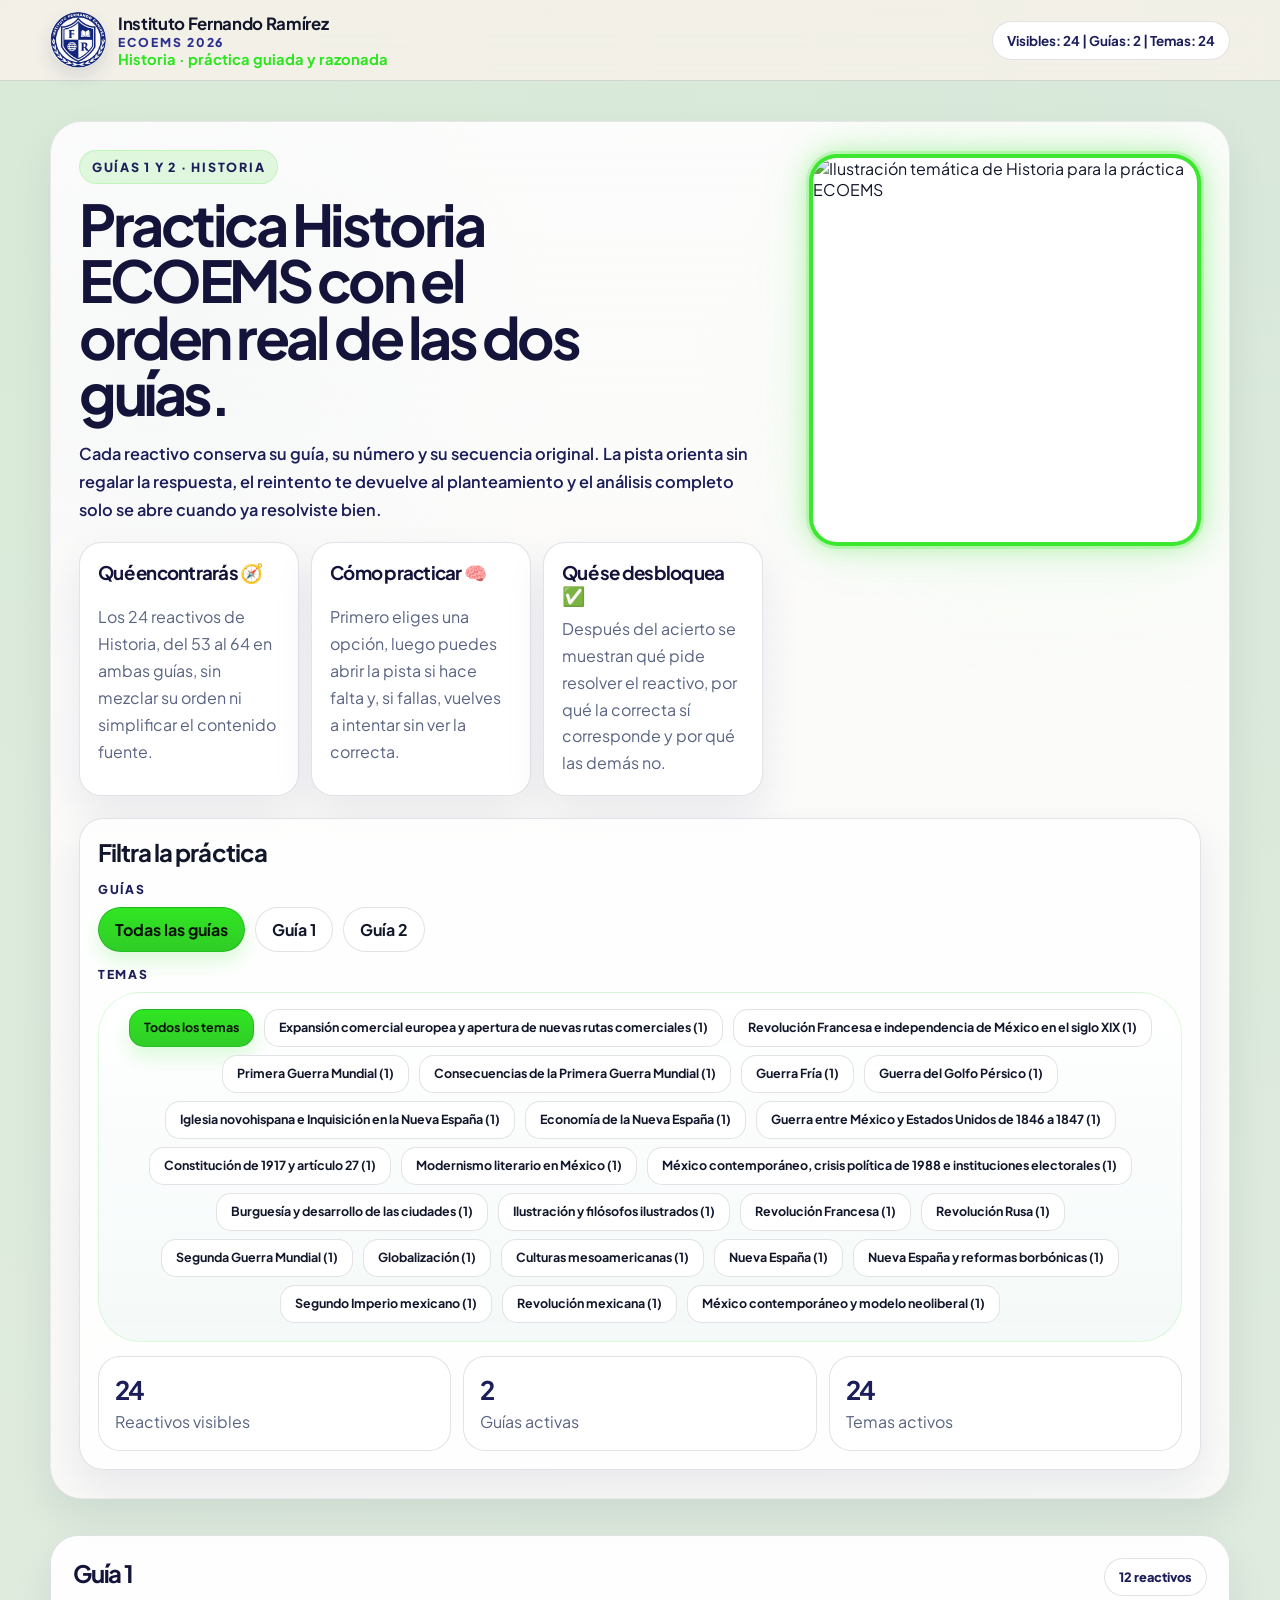
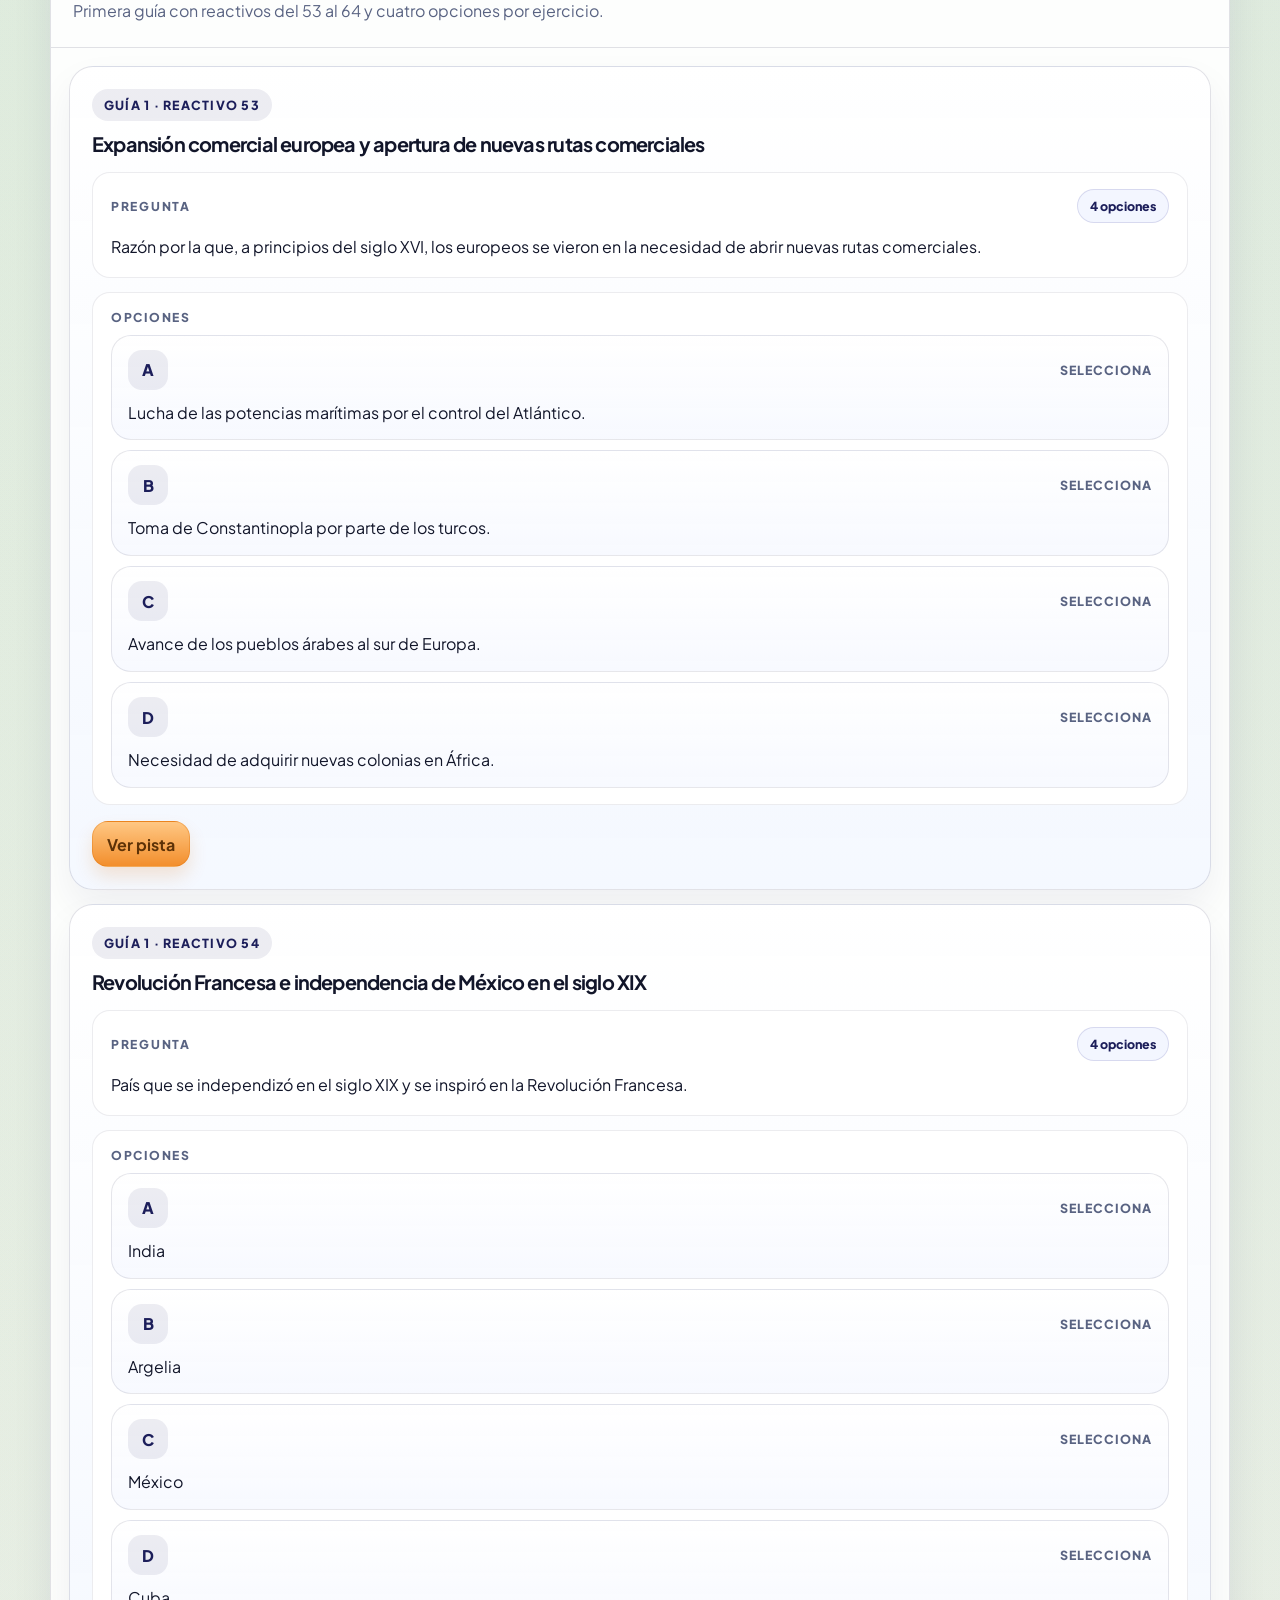
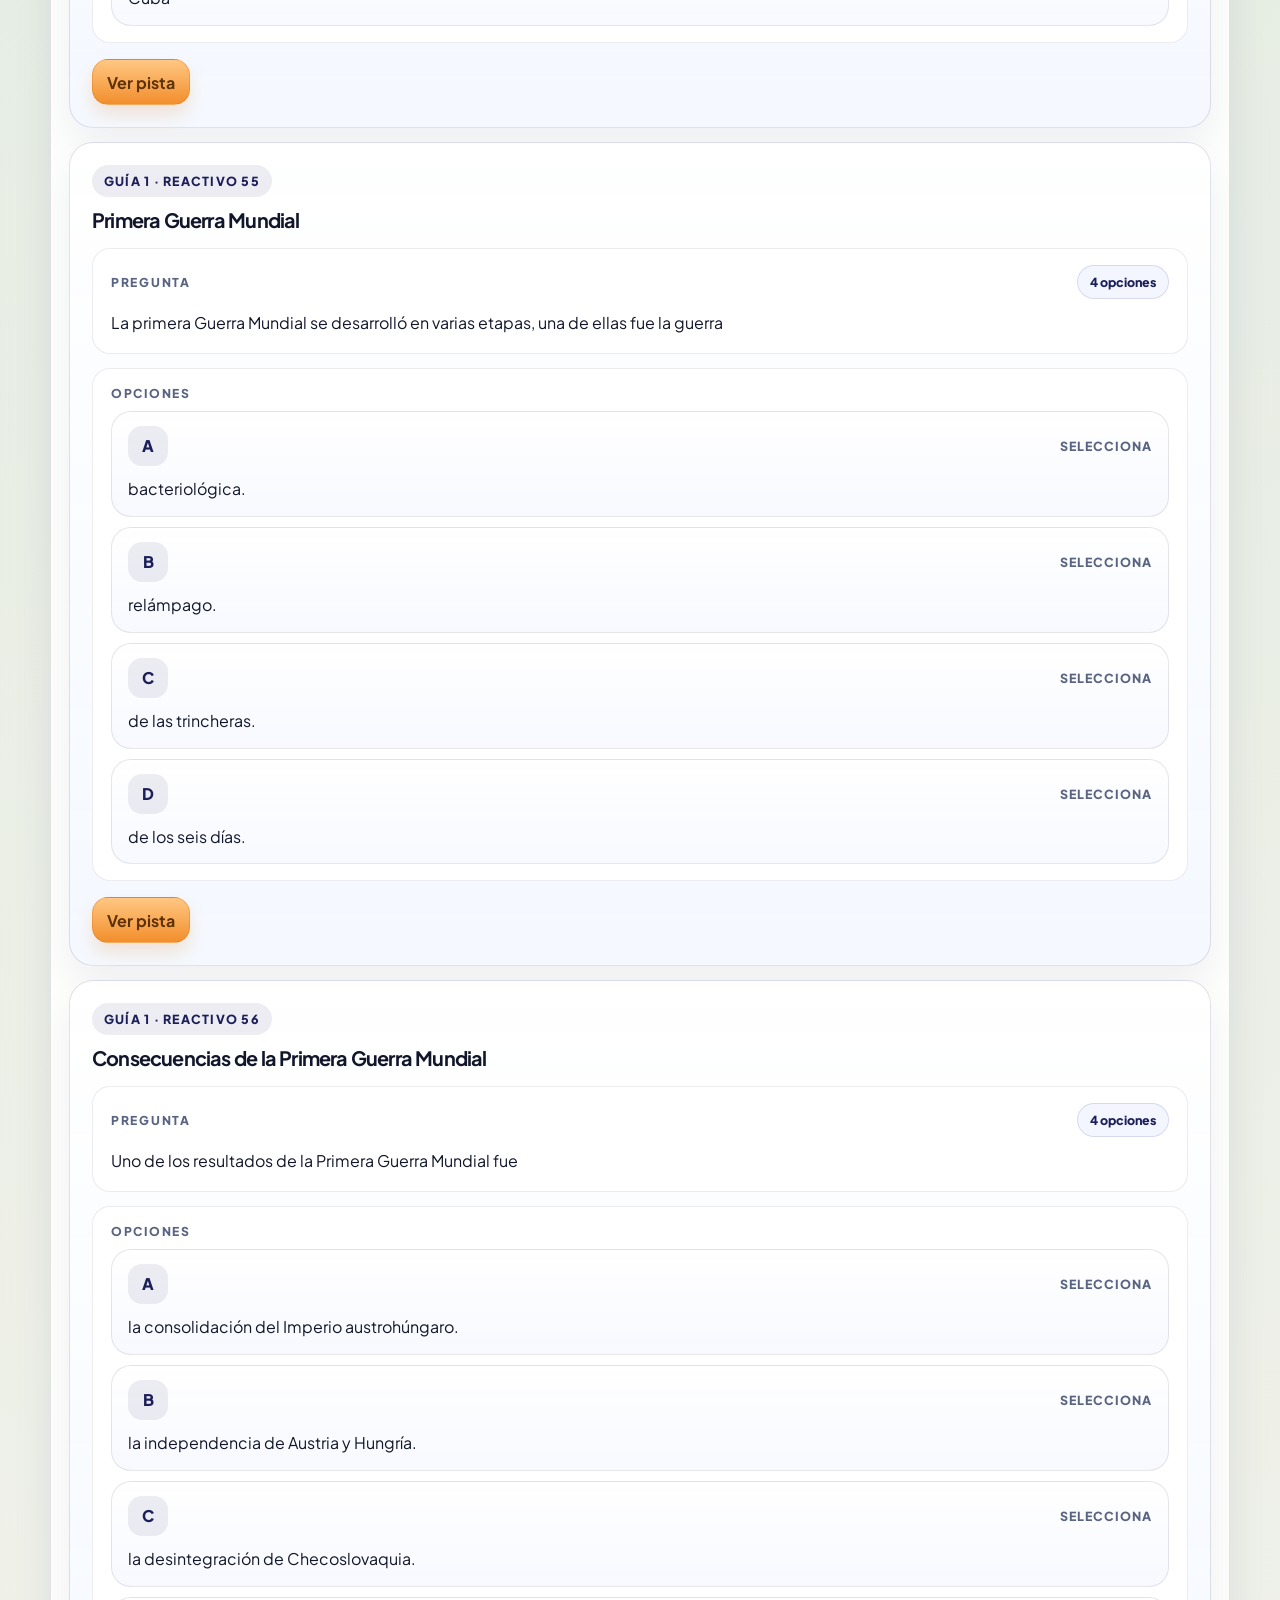
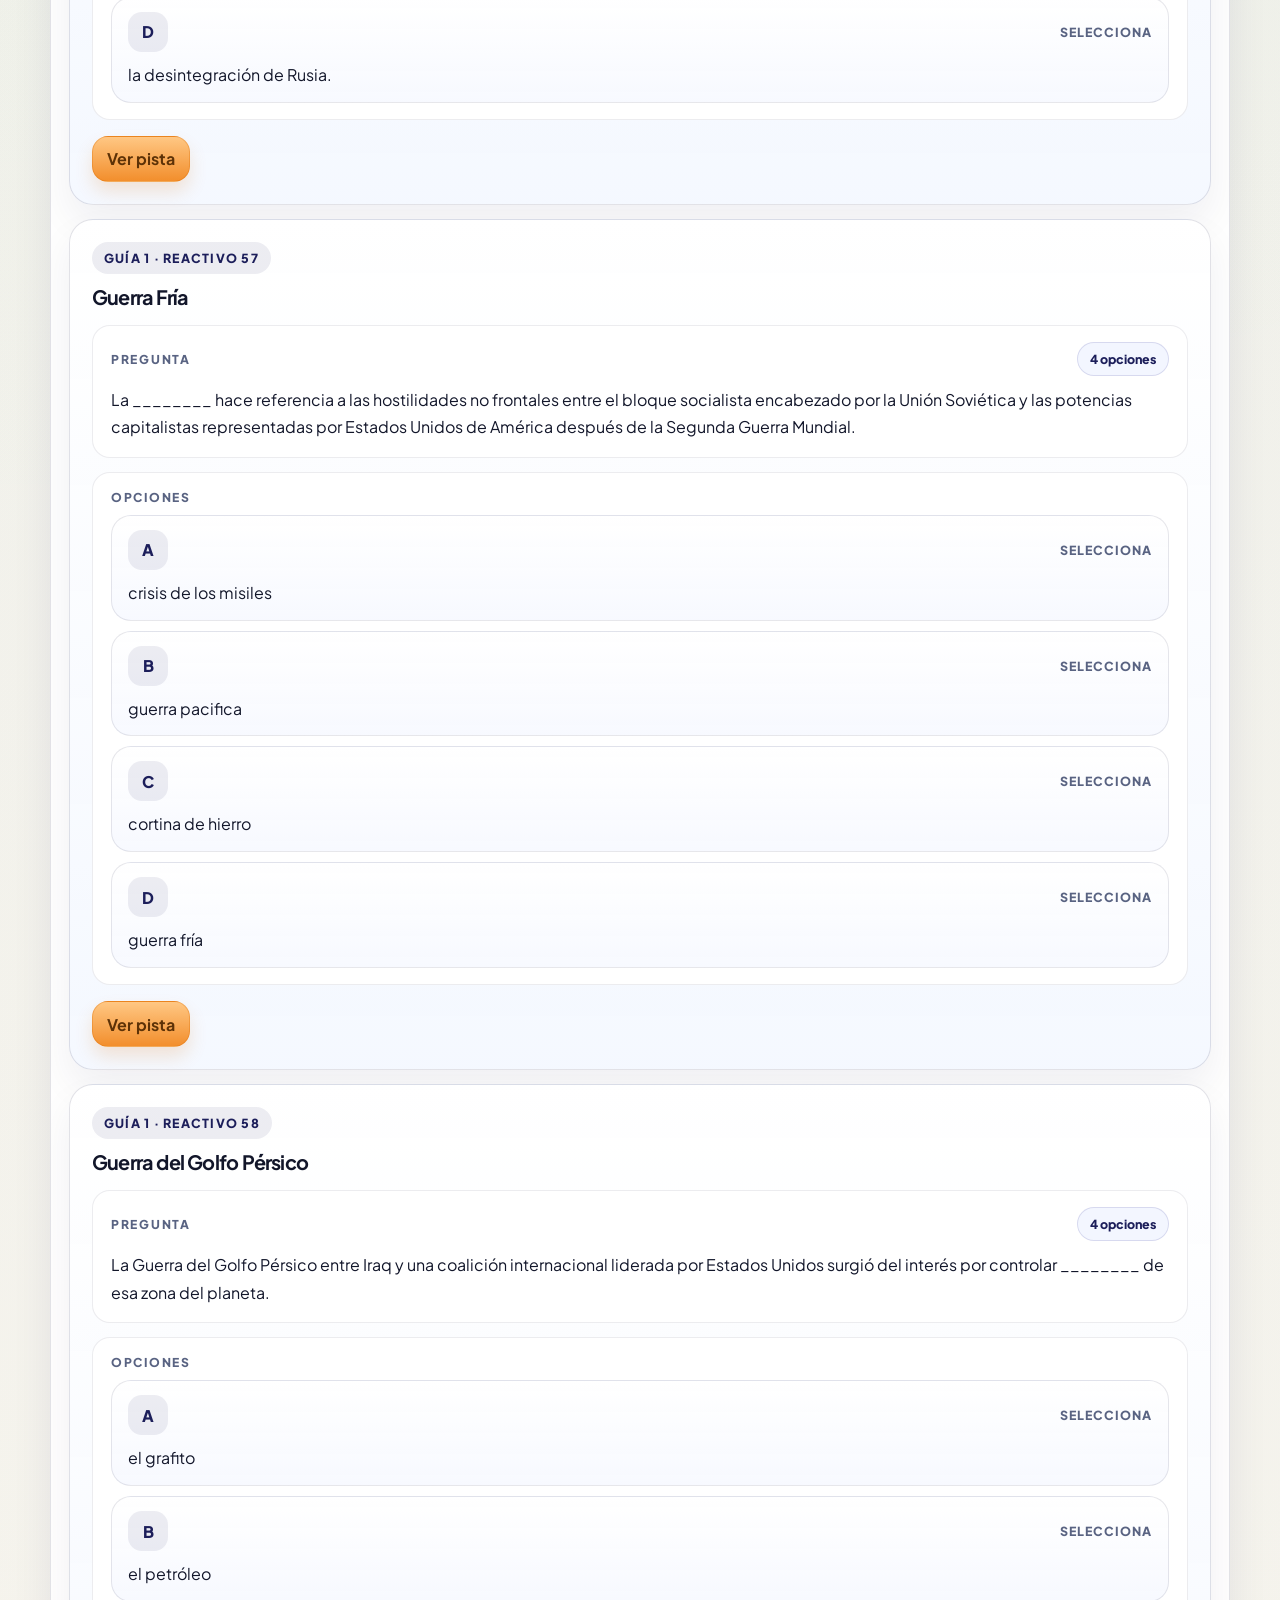
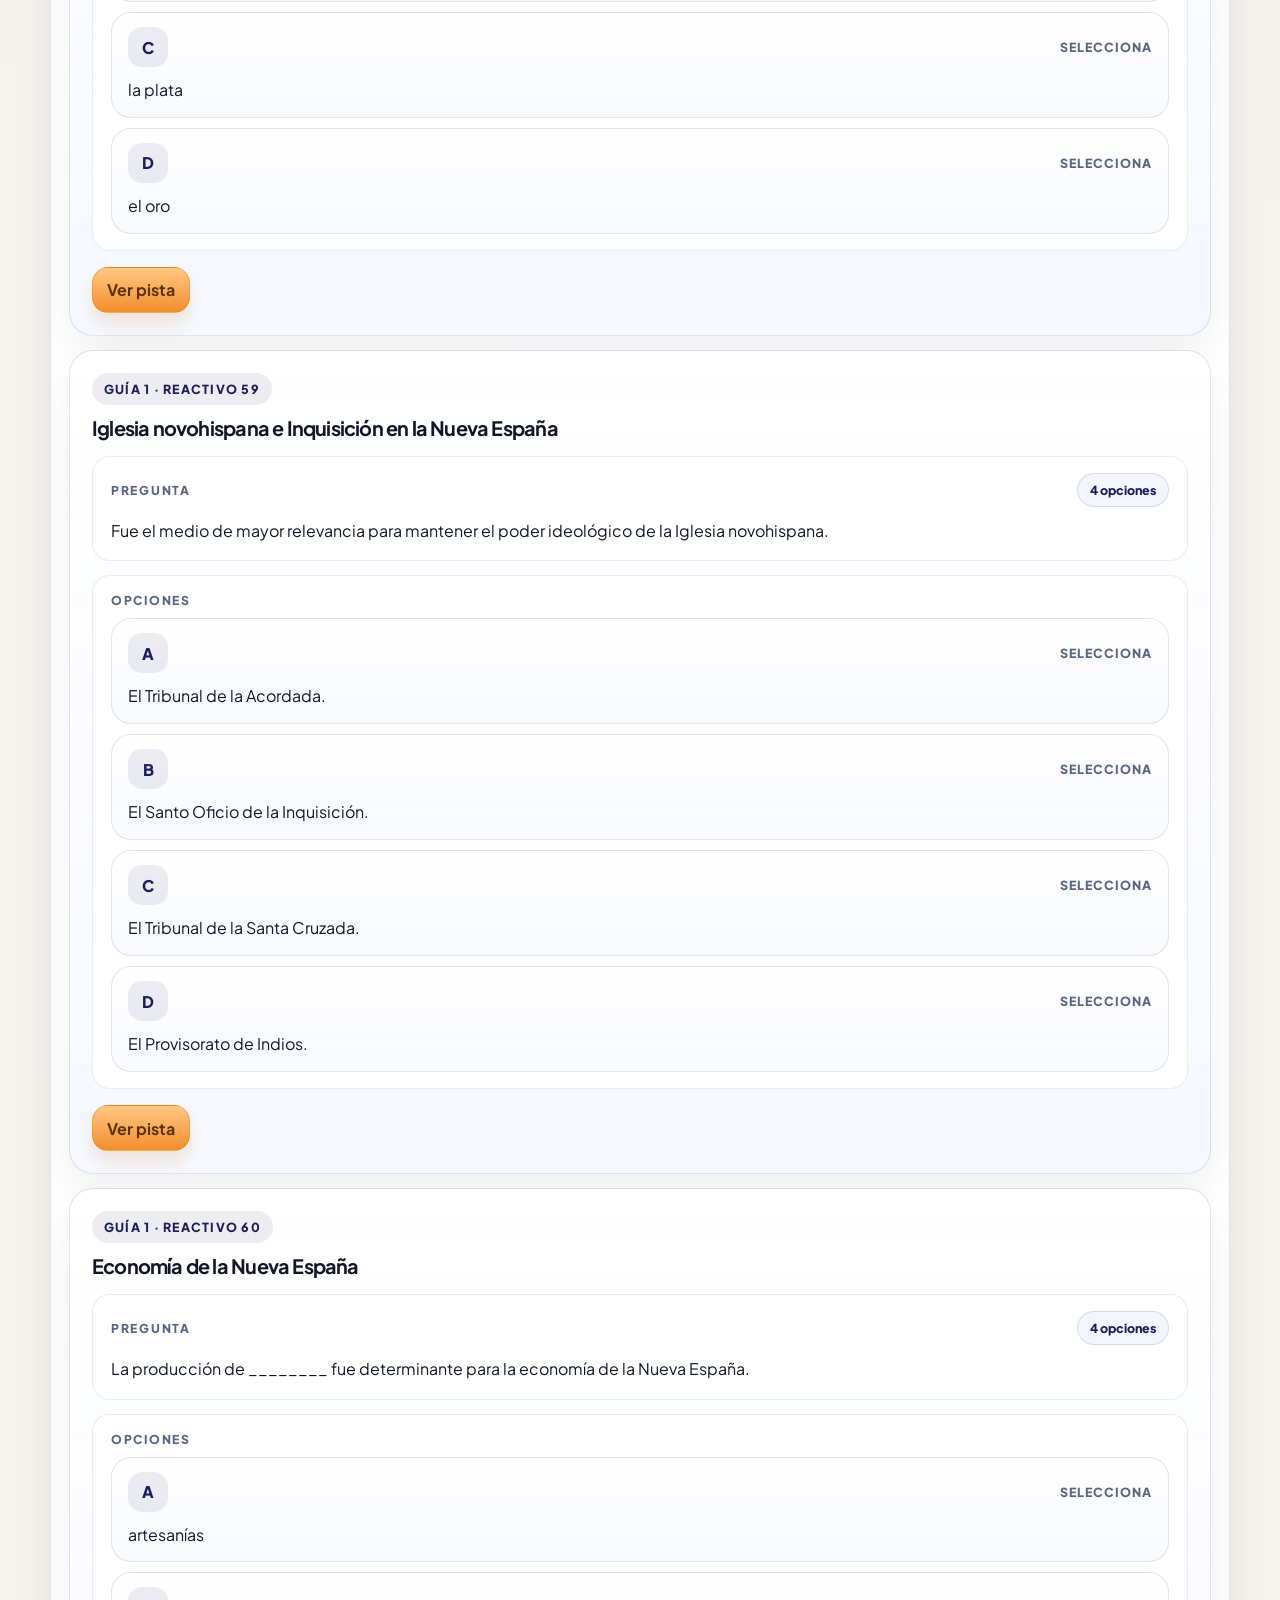
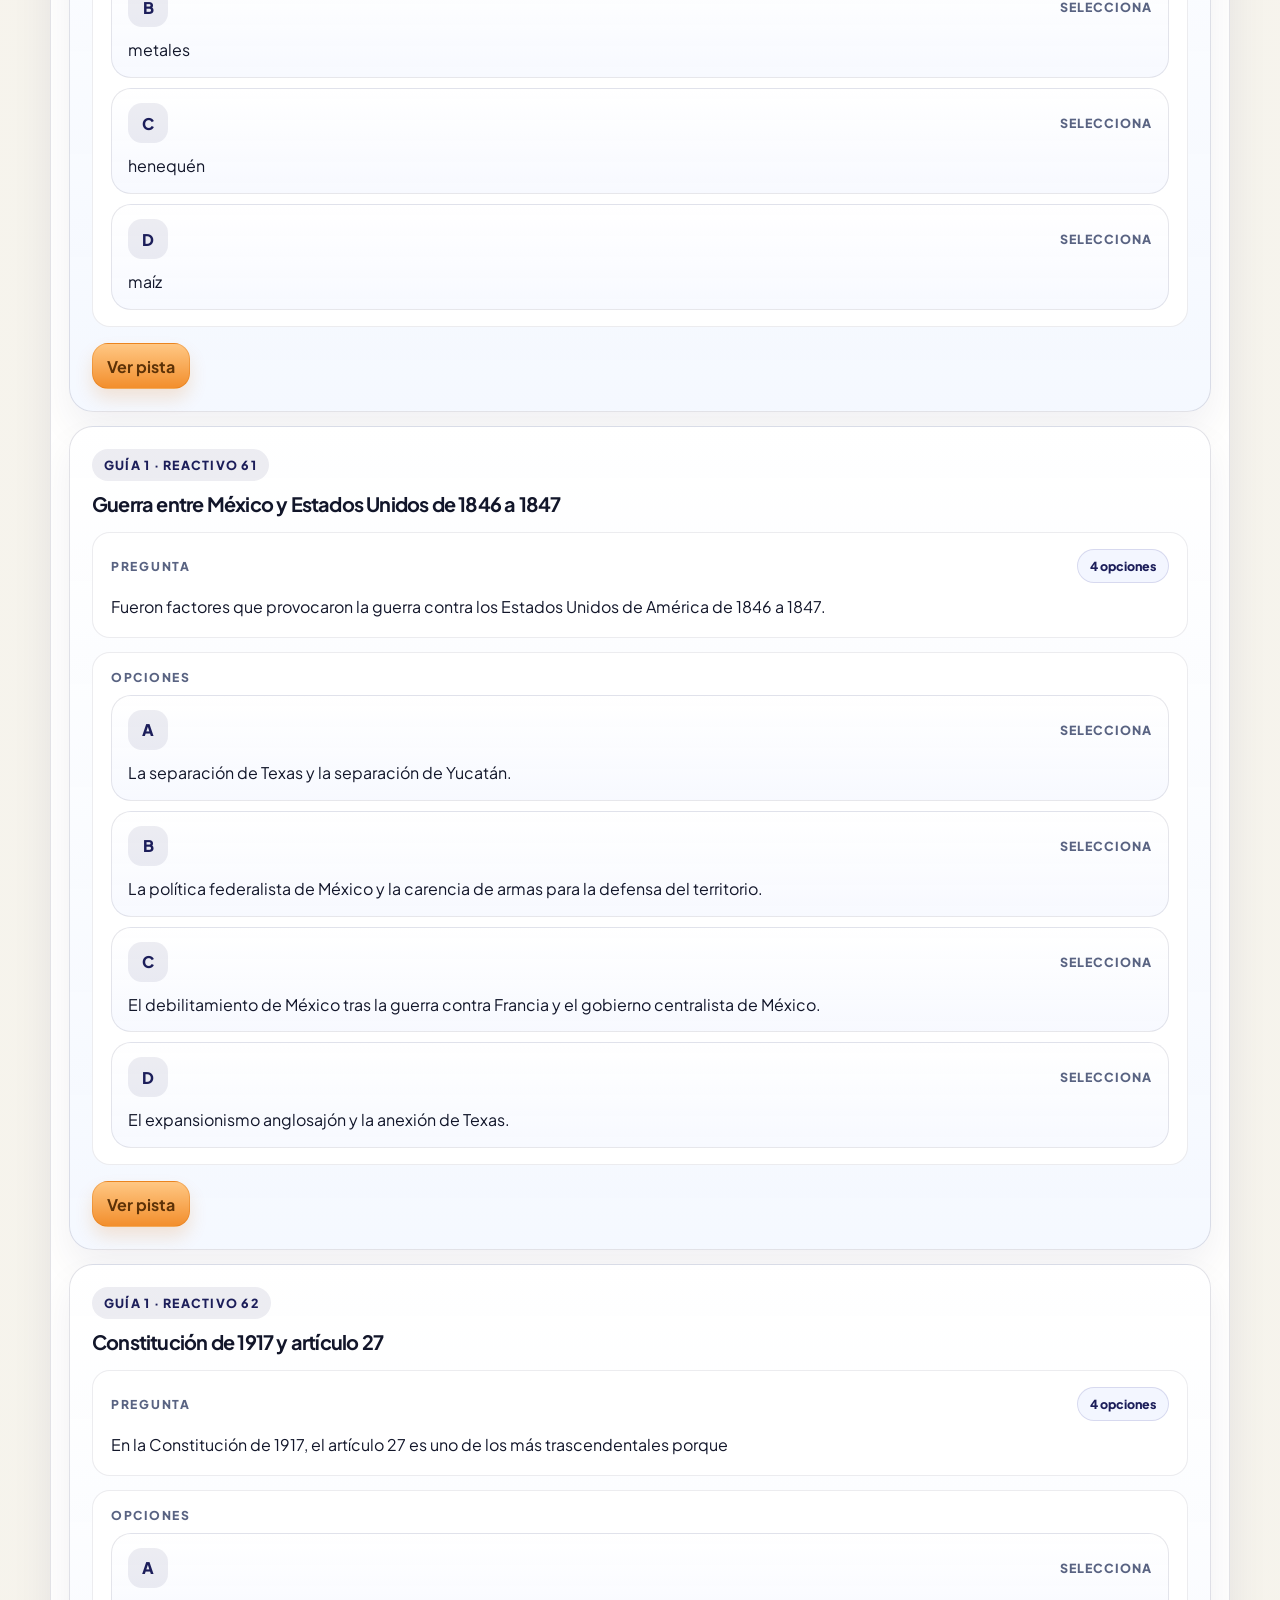
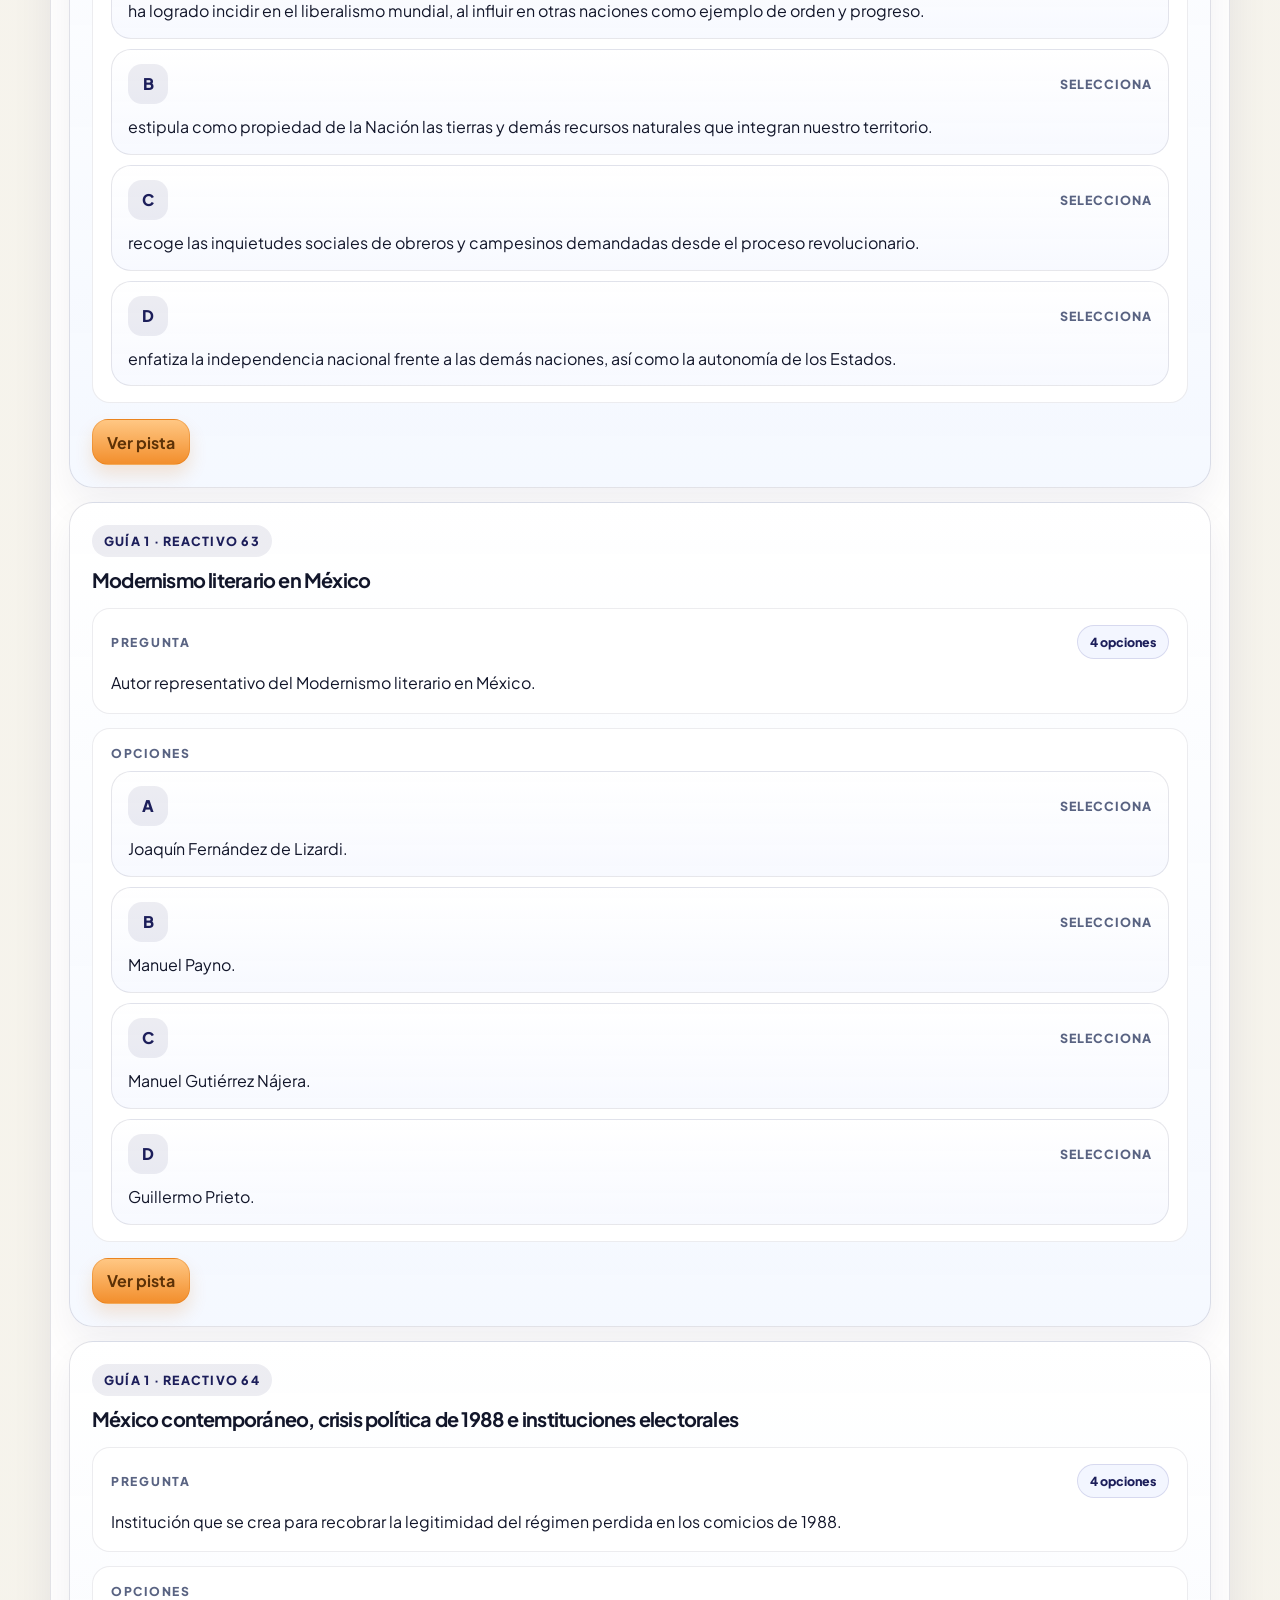
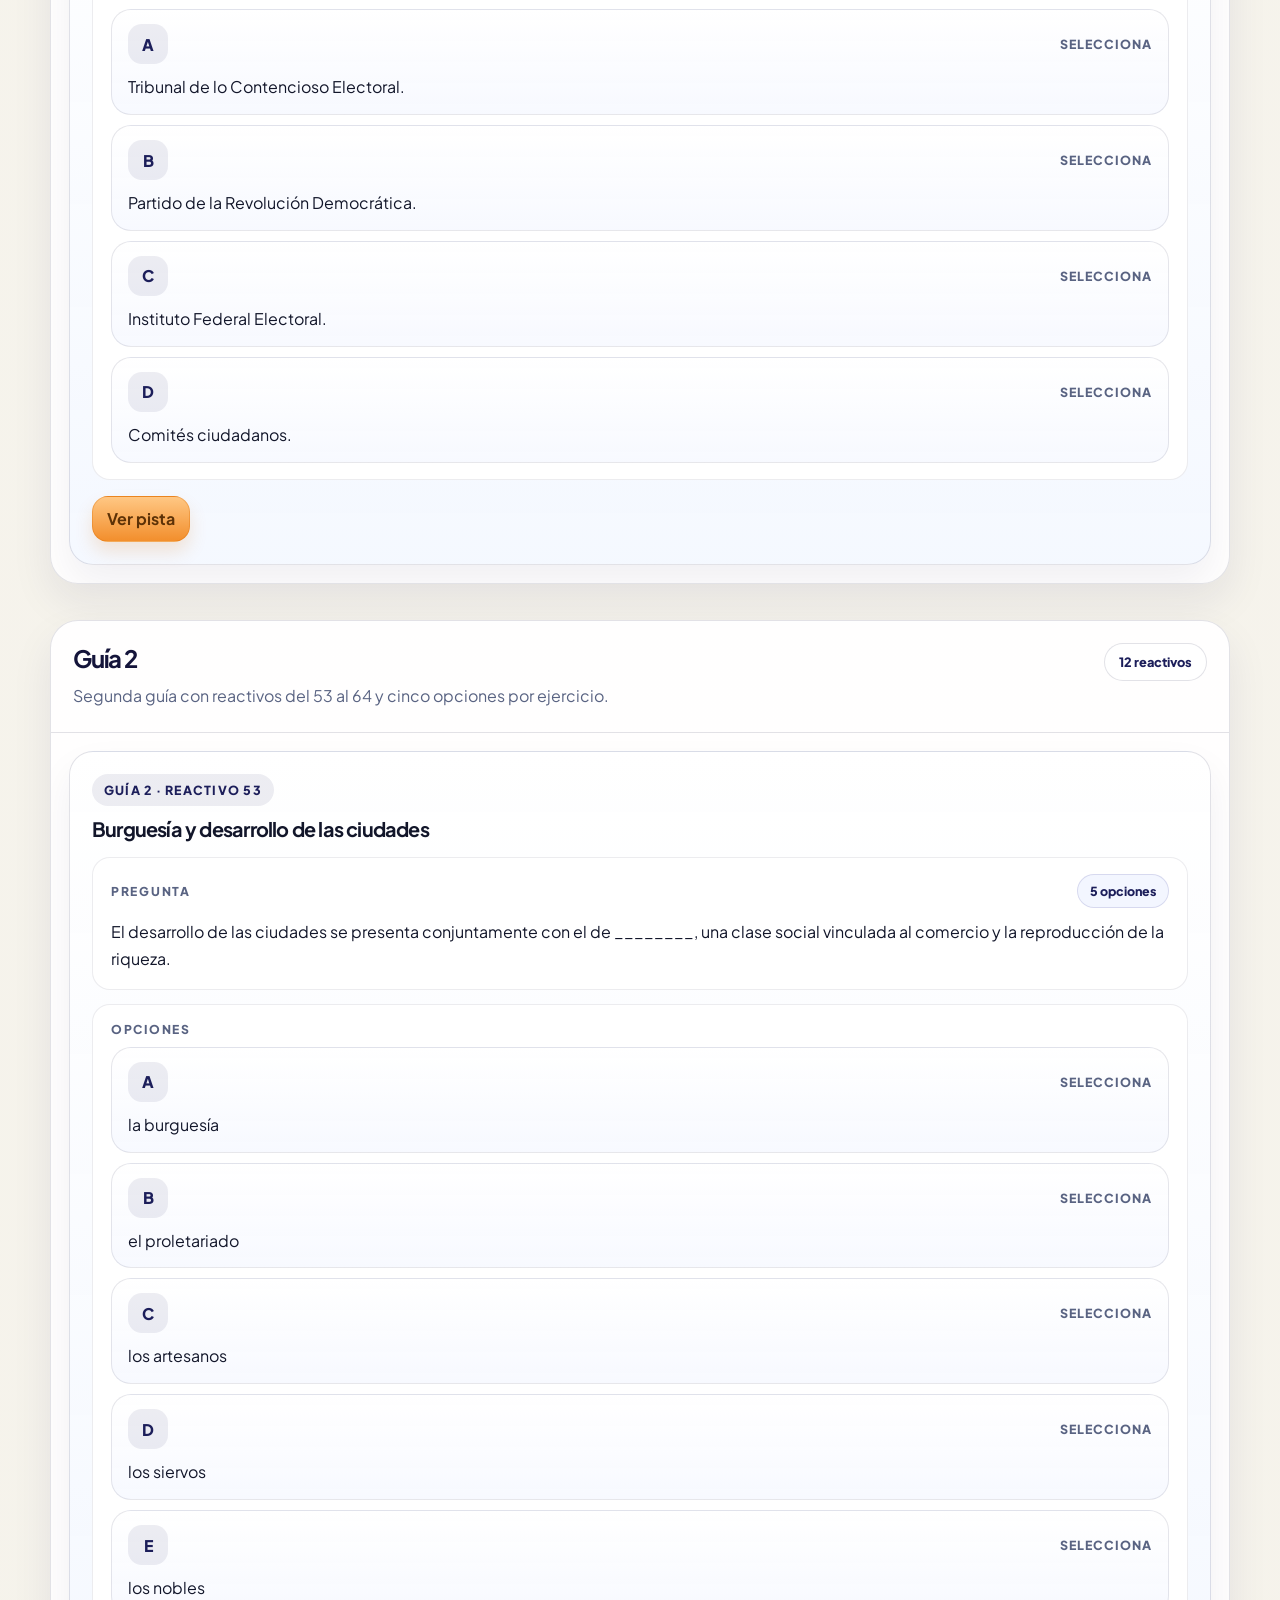
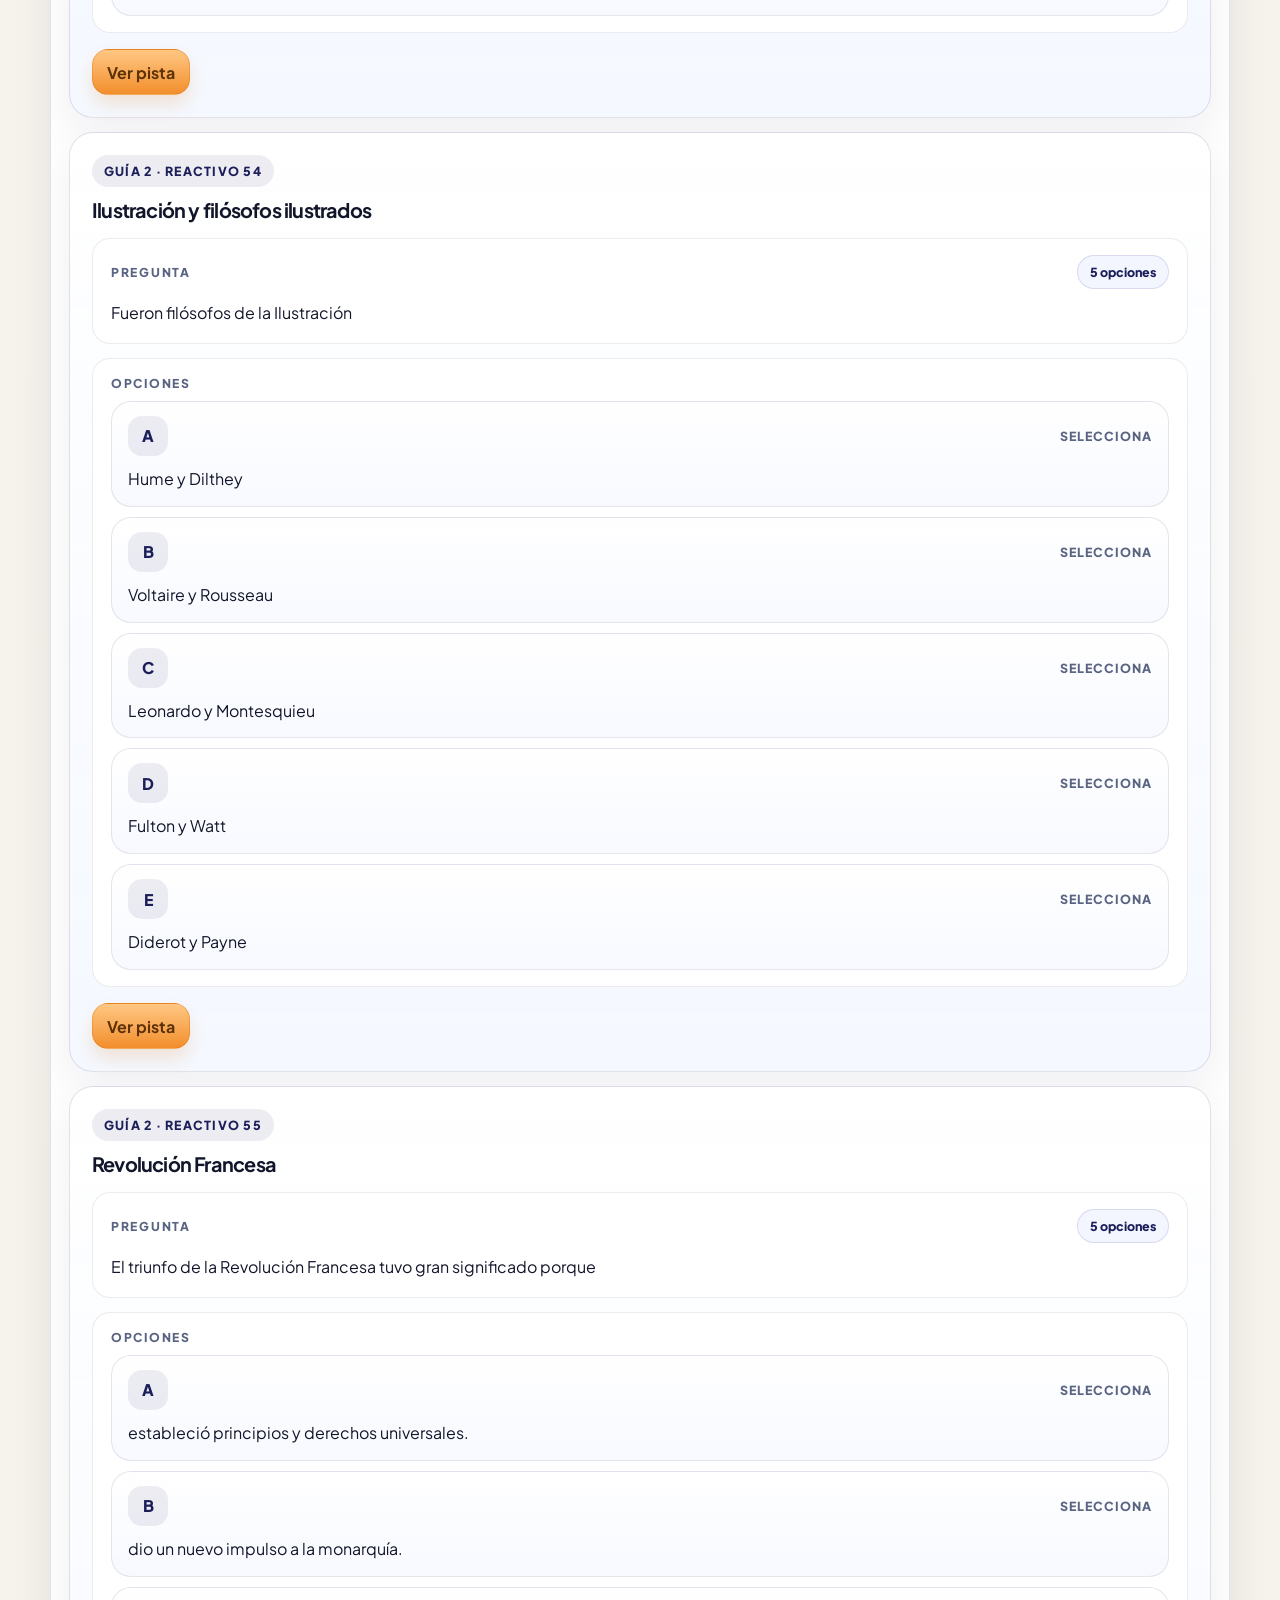
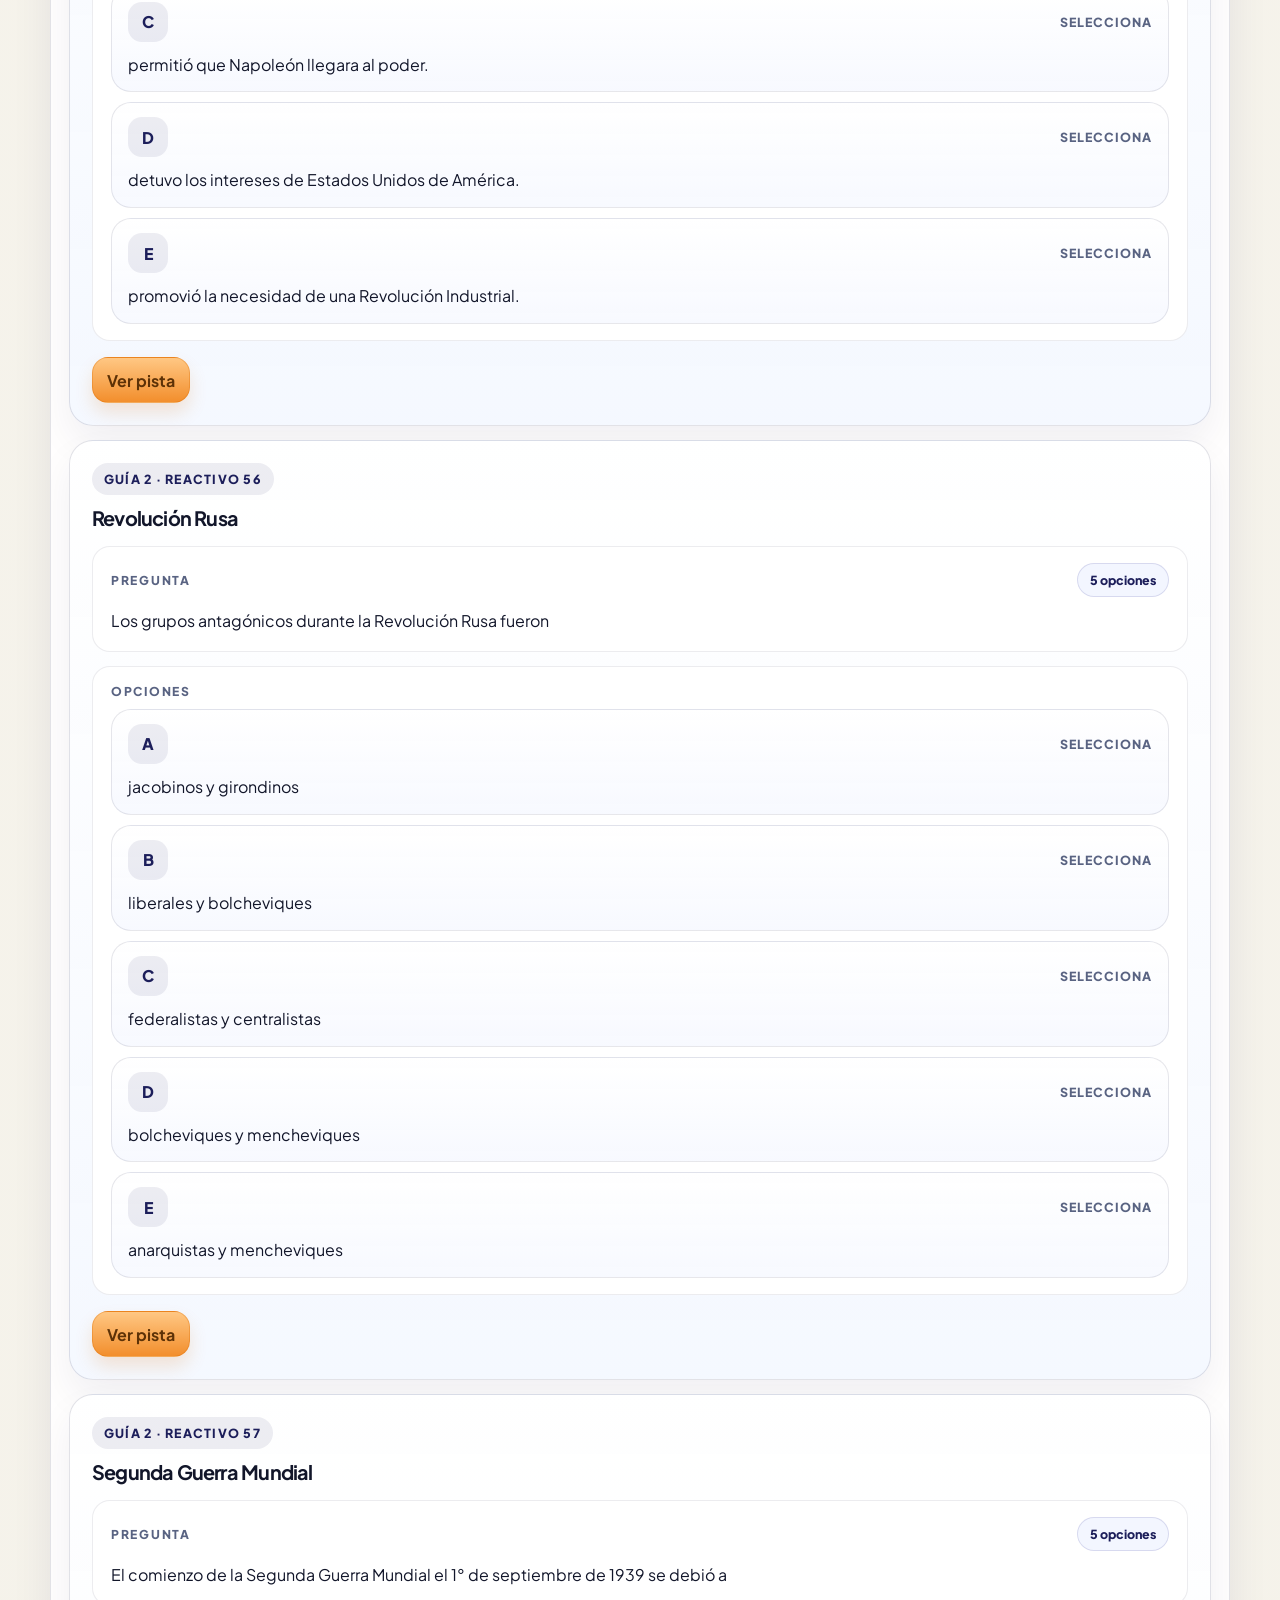
==== index-historia.html @ b93448a5 "Implementa app de Historia ECOEMS" ====
<!doctype html>
<html lang="es">
<head>
  <meta charset="UTF-8">
  <meta name="viewport" content="width=device-width,initial-scale=1">
  <title>IFR | Historia</title>
  <meta
    name="description"
    content="Aplicación de práctica para Historia ECOEMS 2026 con pista, reintento y análisis desbloqueable solo después del acierto."
  >
  <link rel="icon" href="favicon.svg" type="image/svg+xml">
  <link rel="preconnect" href="https://fonts.googleapis.com">
  <link rel="preconnect" href="https://fonts.gstatic.com" crossorigin>
  <link
    href="https://fonts.googleapis.com/css2?family=Plus+Jakarta+Sans:wght@400;500;600;700;800&display=swap"
    rel="stylesheet"
  >
  <link rel="stylesheet" href="historia-styles.css?v=20260403a">
</head>
<body>
  <header class="top">
    <div class="top-inner">
      <div class="brand">
        <img src="escudo-ifr-real.jpg" alt="Escudo del Instituto Fernando Ramírez">
        <div>
          <strong>Instituto Fernando Ramírez</strong>
          <small>ECOEMS 2026</small>
          <span>Historia · práctica guiada y razonada</span>
        </div>
      </div>
      <div class="top-stats" id="topStats"></div>
    </div>
  </header>

  <main>
    <section class="hero" id="topAnchor">
      <div class="hero-copy">
        <div class="hero-intro">
          <span class="pill">Guías 1 y 2 · Historia</span>
          <h1>Practica Historia ECOEMS con el orden real de las dos guías.</h1>
        </div>
        <p class="lead">
          Cada reactivo conserva su guía, su número y su secuencia original. La pista orienta sin regalar la respuesta,
          el reintento te devuelve al planteamiento y el análisis completo solo se abre cuando ya resolviste bien.
        </p>

        <div class="guide-notes">
          <article class="note">
            <h3>Qué encontrarás 🧭</h3>
            <p>Los 24 reactivos de Historia, del 53 al 64 en ambas guías, sin mezclar su orden ni simplificar el contenido fuente.</p>
          </article>
          <article class="note">
            <h3>Cómo practicar 🧠</h3>
            <p>Primero eliges una opción, luego puedes abrir la pista si hace falta y, si fallas, vuelves a intentar sin ver la correcta.</p>
          </article>
          <article class="note">
            <h3>Qué se desbloquea ✅</h3>
            <p>Después del acierto se muestran qué pide resolver el reactivo, por qué la correcta sí corresponde y por qué las demás no.</p>
          </article>
        </div>
      </div>

      <aside class="hero-side">
        <div class="hero-visual">
          <img
            class="hero-fox"
            src="Gemini_Generated_Image_j8y5npj8y5npj8y5.png"
            alt="Ilustración temática de Historia para la práctica ECOEMS"
          >
        </div>
      </aside>

      <div class="filter-panel">
        <h2>Filtra la práctica</h2>
        <div class="control-block">
          <span class="control-label">Guías</span>
          <div class="guide-chips" id="guideChips"></div>
        </div>
        <div class="control-block">
          <span class="control-label">Temas</span>
          <div class="topic-chips hero-nav compact-topics" id="topicChips"></div>
        </div>
        <div class="sum" id="metrics"></div>
      </div>
    </section>

    <section class="content" id="content"></section>
    <section class="empty" id="empty" hidden>
      <h2>No hay reactivos con ese filtro.</h2>
      <p>Ajusta la guía o cambia de tema para volver a ver reactivos.</p>
    </section>
  </main>

  <button class="to-top" id="toTop" type="button" aria-label="Volver al inicio" title="Volver al inicio">↑</button>

  <script src="historia-data.js?v=20260403a"></script>
  <script src="historia-app.js?v=20260403a"></script>
</body>
</html>
---- historia-styles.css ----
:root{
  --n1:#1C1E5A;
  --n2:#14143A;
  --n3:#2B2F8F;
  --g:#2CE51E;
  --ok:#117D21;
  --bad:#C24529;
  --warn:#F28C28;
  --warn-deep:#D86F06;
  --sea:#2a768c;
  --sand:#f4f1e8;
  --paper:#fffdf8;
  --ink:#12162a;
  --muted:#596382;
  --line:rgba(20,20,58,.12);
  --line-strong:rgba(20,20,58,.18);
  --shadow:0 22px 52px rgba(17,22,65,.08);
  --radius-xl:30px;
  --radius-lg:24px;
  --radius-md:18px;
}

*{box-sizing:border-box}
html{scroll-behavior:smooth}
[hidden]{display:none !important}

body{
  margin:0;
  font-family:"Plus Jakarta Sans",sans-serif;
  color:var(--ink);
  background:
    radial-gradient(circle at top left,rgba(44,229,30,.07),transparent 22%),
    radial-gradient(circle at top right,rgba(42,118,140,.10),transparent 28%),
    linear-gradient(180deg,#f7f5ef 0%,var(--sand) 100%);
}

body::before{
  content:"";
  position:fixed;
  inset:0;
  pointer-events:none;
  opacity:.2;
  background:
    linear-gradient(rgba(28,30,90,.04) 1px, transparent 1px),
    linear-gradient(90deg, rgba(28,30,90,.04) 1px, transparent 1px);
  background-size:38px 38px;
  mask-image:linear-gradient(180deg,rgba(0,0,0,.42),transparent 78%);
}

button,input{font:inherit}
button{cursor:pointer}
h1,h2,h3,h4,p{margin:0}
ul{margin:0;padding:0}

.top{
  position:sticky;
  top:0;
  z-index:50;
  background:rgba(244,241,232,.9);
  backdrop-filter:blur(14px);
  border-bottom:1px solid var(--line);
}

.top-inner,
main{
  width:min(1180px,calc(100% - 24px));
  margin:0 auto;
}

.top-inner{
  display:flex;
  align-items:center;
  justify-content:space-between;
  gap:16px;
  padding:12px 0;
}

.brand{
  display:flex;
  align-items:center;
  gap:12px;
  min-width:0;
}

.brand img{
  width:56px;
  height:56px;
  object-fit:cover;
  border-radius:50%;
  background:#fff;
  box-shadow:0 8px 18px rgba(28,30,90,.12);
}

.brand small,
.brand strong,
.brand span{display:block}

.brand small{
  font-size:.76rem;
  letter-spacing:.16em;
  text-transform:uppercase;
  color:var(--n3);
  font-weight:800;
}

.brand strong{
  font-size:1.05rem;
  letter-spacing:-.02em;
}

.brand span{
  color:var(--g);
  font-size:.92rem;
  font-weight:700;
}

.top-stats{
  padding:10px 14px;
  border:1px solid var(--line);
  border-radius:999px;
  background:#fff;
  font-size:.84rem;
  font-weight:700;
  color:var(--n1);
}

main{padding:22px 0 36px}

.hero{
  margin-top:18px;
  display:grid;
  grid-template-columns:minmax(0,1fr) 410px;
  gap:22px 28px;
  align-items:start;
  padding:28px;
  border-radius:32px;
  background:
    linear-gradient(180deg,rgba(255,255,255,.78),rgba(255,255,255,.42)),
    radial-gradient(circle at 12% 14%,rgba(42,118,140,.10),transparent 24%),
    radial-gradient(circle at 86% 16%,rgba(44,229,30,.12),transparent 24%),
    linear-gradient(135deg,rgba(28,30,90,.05),rgba(42,118,140,.04)),
    var(--paper);
  border:1px solid rgba(20,20,58,.08);
  box-shadow:0 18px 42px rgba(17,22,65,.08);
  overflow:hidden;
}

.hero::after{
  content:"";
  position:absolute;
  display:block;
  pointer-events:none;
}

.hero-copy{
  display:grid;
  gap:18px;
  align-content:start;
}

.hero-intro{display:grid;gap:12px}

.pill{
  display:inline-flex;
  align-items:center;
  gap:8px;
  width:max-content;
  padding:8px 12px;
  border-radius:999px;
  background:rgba(44,229,30,.12);
  border:1px solid rgba(44,229,30,.18);
  color:var(--n1);
  font-size:.78rem;
  text-transform:uppercase;
  letter-spacing:.14em;
  font-weight:800;
}

.hero h1{
  font-size:clamp(2rem,4.8vw,3.6rem);
  line-height:.98;
  letter-spacing:-.06em;
  max-width:13ch;
  color:var(--n2);
}

.hero p{color:var(--muted);line-height:1.72}

.hero .lead{
  color:var(--n1);
  font-size:1.02rem;
  font-weight:600;
  max-width:60ch;
}

.guide-notes,
.filter-panel{grid-column:1/-1}

.preset-nav,
.guide-chips,
.topic-chips,
.quick-topics{display:flex;flex-wrap:wrap;gap:10px}

.preset-nav button,
.guide-chips button,
.topic-chips button,
.quick-topics button,
.to-top{
  border:1px solid transparent;
  transition:transform .2s ease,box-shadow .2s ease,border-color .2s ease,background .2s ease,color .2s ease;
}

.preset-nav button,
.guide-chips button,
.topic-chips button,
.quick-topics button,
.chip,
.action{
  padding:11px 16px;
  border-radius:999px;
  font-weight:700;
  background:#fff;
  color:var(--ink);
  border:1px solid var(--line);
}

.preset-nav button.active,
.guide-chips button.active,
.topic-chips button.active,
.quick-topics button.active,
.chip.active{
  background:linear-gradient(180deg,rgba(44,229,30,.98),rgba(35,202,25,.94));
  color:#08110a;
  border-color:rgba(17,125,33,.34);
  box-shadow:0 10px 18px rgba(44,229,30,.16);
}

.preset-nav button:hover,
.guide-chips button:hover,
.topic-chips button:hover,
.quick-topics button:hover,
.chip:hover,
.action:hover,
.to-top:hover{transform:translateY(-2px)}

.hero-side{
  display:flex;
  align-items:flex-end;
  justify-content:flex-end;
  padding-top:4px;
  padding-left:18px;
}

.hero-visual{
  width:min(100%,410px);
  display:flex;
  align-items:flex-end;
  justify-content:flex-end;
}

.hero-fox{
  width:min(100%,410px);
  height:auto;
  display:block;
  aspect-ratio:1/1;
  object-fit:cover;
  object-position:center;
  border-radius:28px;
  border:4px solid rgba(44,229,30,.92);
  background:#fff;
  box-shadow:0 0 0 3px rgba(44,229,30,.18),0 0 24px rgba(44,229,30,.34),0 0 56px rgba(44,229,30,.12);
}

.guide-notes{
  display:grid;
  grid-template-columns:repeat(3,minmax(0,1fr));
  gap:12px;
}

.note,
.info-card,
.panel,
.section,
.empty,
.filter-panel{
  border:1px solid var(--line);
  background:rgba(255,255,255,.92);
  box-shadow:0 18px 42px rgba(28,30,90,.08);
}

.note{
  border-radius:22px;
  padding:18px;
  background:#fff;
  display:grid;
  gap:8px;
}

.info-card{
  padding:18px;
  border-radius:22px;
  background:#fff;
  display:grid;
  gap:10px;
}

.info-card .chip{width:max-content}

.note h3,
.info-card h3,
.panel h2,
.section h2{letter-spacing:-.04em;color:var(--n2)}

.note p,
.info-card p,
.panel p,
.section p{color:var(--muted);line-height:1.68}

.filter-panel{
  display:grid;
  gap:14px;
  padding:18px;
  border-radius:24px;
  background:rgba(255,255,255,.78);
}

.filter-panel h2{letter-spacing:-.04em}

.rows{display:grid;grid-template-columns:repeat(2,minmax(0,1fr));gap:12px}
.control-block{display:grid;gap:10px}

.control-label{
  font-size:.76rem;
  text-transform:uppercase;
  letter-spacing:.14em;
  color:var(--n1);
  font-weight:800;
}

.hero-nav{
  display:flex;
  flex-wrap:wrap;
  gap:8px 10px;
  align-items:flex-start;
  align-content:flex-start;
  justify-content:flex-start;
  padding:16px 24px 18px;
  border:1px solid rgba(44,229,30,.16);
  background:linear-gradient(180deg,rgba(255,255,255,.96),rgba(243,249,248,.92));
  border-radius:42px;
}

.hero-nav .chip{
  display:inline-flex;
  align-items:center;
  justify-content:center;
  min-height:38px;
  padding:8px 14px;
  border-radius:15px;
  text-align:center;
  font-size:.78rem;
  line-height:1.1;
}

.compact-topics{justify-content:center}

.search-input{
  width:100%;
  min-height:52px;
  padding:0 16px;
  border-radius:18px;
  border:1px solid var(--line-strong);
  background:#fff;
  color:var(--ink);
  outline:none;
}

.search-input:focus{
  border-color:rgba(43,47,143,.32);
  box-shadow:0 0 0 4px rgba(43,47,143,.08);
}

.sum{display:grid;grid-template-columns:repeat(3,minmax(0,1fr));gap:12px}

.sum div{
  border:1px solid var(--line);
  border-radius:22px;
  background:#fff;
  padding:16px;
}

.sum b{
  display:block;
  font-size:1.6rem;
  letter-spacing:-.06em;
  color:var(--n1);
}

.sum span{
  display:block;
  margin-top:4px;
  color:var(--muted);
  line-height:1.5;
}

.hero-grid{display:grid;grid-template-columns:repeat(2,minmax(0,1fr));gap:12px}

.panel,
.section{
  margin-top:18px;
  border-radius:28px;
}

.panel{padding:22px}
.section{overflow:hidden}
.content{display:grid;gap:18px;margin-top:18px}

.section-head,
.guide-split-head{
  display:flex;
  justify-content:space-between;
  align-items:flex-start;
  gap:14px;
  flex-wrap:wrap;
  padding:22px;
  border-bottom:1px solid var(--line);
}

.panel h2,
.section h2{margin-bottom:10px}

.cards{display:grid;gap:14px;padding:18px}

.count{
  display:inline-flex;
  align-items:center;
  padding:10px 14px;
  border-radius:999px;
  border:1px solid var(--line);
  background:#fff;
  color:var(--n1);
  font-size:.8rem;
  font-weight:800;
}

.card{
  display:grid;
  gap:16px;
  padding:22px;
  border-radius:var(--radius-lg);
  border:1px solid var(--line);
  background:linear-gradient(180deg,rgba(255,255,255,.98),rgba(244,248,255,.95));
  box-shadow:0 18px 38px rgba(17,22,65,.06);
}

.block{
  display:grid;
  gap:10px;
  padding:16px 18px;
  border-radius:var(--radius-md);
  background:#fff;
  border:1px solid rgba(20,20,58,.08);
}

.meta{
  font-size:.76rem;
  text-transform:uppercase;
  letter-spacing:.14em;
  color:var(--muted);
  font-weight:800;
}

.head{
  display:flex;
  justify-content:space-between;
  align-items:flex-start;
  gap:14px;
}

.type{
  display:inline-flex;
  align-items:center;
  gap:8px;
  padding:8px 12px;
  border-radius:999px;
  background:rgba(28,30,90,.08);
  color:var(--n1);
  font-size:.78rem;
  font-weight:800;
  letter-spacing:.1em;
  text-transform:uppercase;
  margin-bottom:10px;
}

.card h3{
  font-size:1.24rem;
  letter-spacing:-.04em;
}

.layout{display:grid;gap:14px}

.problem-head{
  display:flex;
  justify-content:space-between;
  align-items:center;
  gap:10px;
  flex-wrap:wrap;
}

.reactivo-chip{
  display:inline-flex;
  align-items:center;
  padding:8px 12px;
  border-radius:999px;
  border:1px solid rgba(43,47,143,.14);
  background:rgba(243,246,255,.98);
  color:var(--n1);
  font-size:.78rem;
  font-weight:800;
}

.question{display:grid;gap:10px}
.question p,
.support p,
.text p,
.analysis p{line-height:1.72;color:var(--ink)}

.stimulus-panel{
  display:grid;
  gap:12px;
  padding:16px;
  border-radius:20px;
  border:1px solid rgba(20,20,58,.08);
  background:
    linear-gradient(180deg,rgba(255,255,255,.98),rgba(248,245,238,.96)),
    #fff;
}

.stimulus-panel[data-reactive-type="roman-combination"]{
  border-color:rgba(42,118,140,.16);
  background:
    linear-gradient(180deg,rgba(255,255,255,.98),rgba(244,241,232,.96)),
    #fff;
}

.stimulus-list{
  display:grid;
  gap:10px;
}

.stimulus-item{
  padding:12px 14px;
  border-radius:16px;
  border:1px solid rgba(20,20,58,.08);
  background:rgba(255,255,255,.96);
  box-shadow:0 10px 22px rgba(17,22,65,.04);
}

.stimulus-item p{
  color:var(--ink);
  line-height:1.64;
  font-weight:600;
}

.visual-support{
  display:grid;
  gap:14px;
  margin-top:4px;
  padding:16px;
  border-radius:20px;
  border:1px solid rgba(42,118,140,.18);
  background:linear-gradient(180deg,rgba(247,251,255,.98),rgba(241,248,252,.96));
}

.visual-head{
  display:flex;
  justify-content:space-between;
  align-items:flex-start;
  gap:12px;
  flex-wrap:wrap;
}

.visual-head h4{
  font-size:1rem;
  letter-spacing:-.03em;
  color:var(--n1);
}

.visual-badge{
  display:inline-flex;
  align-items:center;
  padding:8px 12px;
  border-radius:999px;
  background:rgba(42,118,140,.10);
  color:var(--sea);
  border:1px solid rgba(42,118,140,.18);
  font-size:.76rem;
  font-weight:700;
}

.map-grid-wrap,
.lat-ref-wrap{
  padding:12px;
  border-radius:20px;
  background:#fff;
  border:1px solid rgba(20,20,58,.08);
}

.map-grid-wrap svg,
.lat-ref-wrap svg{
  width:100%;
  height:auto;
  display:block;
}

.geo-grid{
  stroke:rgba(20,20,58,.08);
  stroke-width:1;
}

.geo-axis{
  stroke:rgba(20,20,58,.46);
  stroke-width:2.4;
}

.geo-tick{
  fill:var(--muted);
  font-size:10px;
  font-weight:700;
}

.geo-label{
  fill:var(--n1);
  font-size:11px;
  font-weight:800;
}

.geo-dir{
  fill:var(--sea);
  font-size:11px;
  font-weight:800;
}

.geo-point{
  fill:var(--g);
  stroke:#fff;
  stroke-width:2;
}

.geo-point-label{
  fill:var(--n1);
  font-size:12px;
  font-weight:800;
}

.lat-sphere{
  fill:rgba(42,118,140,.05);
  stroke:rgba(20,20,58,.32);
  stroke-width:2.2;
}

.lat-axis{
  stroke:rgba(20,20,58,.42);
  stroke-width:2.2;
}

.lat-grid{
  fill:none;
  stroke:rgba(42,118,140,.24);
  stroke-width:2;
}

.lat-note{
  fill:var(--muted);
  font-size:11px;
  font-weight:700;
}

.match-columns{
  display:grid;
  grid-template-columns:repeat(2,minmax(0,1fr));
  gap:12px;
}

.column-card{
  display:grid;
  gap:12px;
  padding:16px;
  border-radius:18px;
  background:#fff;
  border:1px solid rgba(20,20,58,.08);
}

.column-head{
  font-size:.86rem;
  font-weight:800;
  color:var(--n1);
  letter-spacing:-.02em;
}

.column-card ul{
  list-style:none;
  display:grid;
  gap:10px;
}

.column-card li{
  padding:12px 14px;
  border-radius:14px;
  background:linear-gradient(180deg,rgba(255,255,255,.98),rgba(244,247,251,.96));
  border:1px solid rgba(20,20,58,.08);
  line-height:1.55;
  color:var(--ink);
}

.opts,
.analysis-grid{display:grid;gap:10px}

.opt{
  display:grid;
  gap:10px;
  text-align:left;
  padding:14px 16px;
  border-radius:20px;
  border:1px solid rgba(20,20,58,.1);
  background:linear-gradient(180deg,rgba(255,255,255,.98),rgba(247,249,255,.96));
  color:var(--ink);
  transition:transform .2s ease,box-shadow .24s ease,border-color .24s ease,background .24s ease,opacity .24s ease;
}

.opt:hover{transform:translateY(-2px);box-shadow:0 12px 24px rgba(17,22,65,.08)}

.opt:focus-visible{
  outline:none;
  box-shadow:0 0 0 4px rgba(43,47,143,.14),0 12px 24px rgba(17,22,65,.08);
}

.opt:disabled{cursor:default}
.opt:disabled:hover{transform:none}

.opt .row{
  display:flex;
  align-items:center;
  justify-content:space-between;
  gap:12px;
}

.opt .let,
.badge{
  display:grid;
  place-items:center;
  width:40px;
  height:40px;
  border-radius:14px;
  background:rgba(28,30,90,.08);
  color:var(--n1);
  font-weight:800;
}

.opt .lab{
  margin-left:auto;
  color:var(--muted);
  font-size:.78rem;
  font-weight:800;
  text-transform:uppercase;
  letter-spacing:.08em;
}

.opt-text{line-height:1.62}

.opt.is-locked{
  opacity:.72;
  background:linear-gradient(180deg,rgba(251,252,255,.98),rgba(244,246,251,.96));
}

.opt.is-correct{
  border-color:rgba(17,125,33,.34);
  background:linear-gradient(180deg,rgba(241,255,238,.98),rgba(232,250,228,.96));
  box-shadow:0 0 0 1px rgba(17,125,33,.12),0 0 0 6px rgba(44,229,30,.08),0 0 28px rgba(44,229,30,.18);
}

.opt.is-correct .let{
  background:rgba(44,229,30,.16);
  color:var(--ok);
}

.opt.is-correct .lab{color:var(--ok)}

.opt.is-wrong{
  border-color:rgba(194,69,41,.32);
  background:linear-gradient(180deg,rgba(255,245,241,.98),rgba(255,236,230,.96));
  box-shadow:0 0 0 1px rgba(194,69,41,.12),0 0 0 6px rgba(194,69,41,.07),0 0 24px rgba(194,69,41,.16);
}

.opt.is-wrong .let{
  background:rgba(194,69,41,.14);
  color:var(--bad);
}

.opt.is-wrong .lab{color:var(--bad)}

.actions.act{display:flex;flex-wrap:wrap;gap:10px}

.action{
  min-height:46px;
  padding:11px 14px;
  border-radius:16px;
  border:1px solid var(--line);
  background:#fff;
  color:var(--ink);
  font-weight:700;
}

.action.retry-action{
  background:linear-gradient(180deg,rgba(28,30,90,.98),rgba(43,47,143,.96));
  border-color:rgba(28,30,90,.2);
  color:#fff;
  box-shadow:0 10px 18px rgba(28,30,90,.16);
}

.action.hint-action{
  background:linear-gradient(180deg,rgba(255,198,129,.98),rgba(242,140,40,.98));
  border-color:rgba(216,111,6,.32);
  color:#5d3207;
  box-shadow:0 10px 18px rgba(216,111,6,.16);
}

.action.hint-action.open{
  background:linear-gradient(180deg,rgba(242,140,40,.98),rgba(216,111,6,.98));
  border-color:rgba(168,85,9,.28);
  color:#fff8ef;
}

.support{
  display:grid;
  gap:10px;
  padding:18px;
  border-radius:var(--radius-md);
  border:1px solid var(--line);
  background:linear-gradient(180deg,rgba(255,255,255,.98),rgba(242,246,255,.94));
  scroll-margin-top:100px;
}

.support.hint{
  border-color:rgba(216,111,6,.28);
  background:linear-gradient(180deg,rgba(255,247,238,.98),rgba(255,231,199,.96));
  box-shadow:0 16px 34px rgba(216,111,6,.14);
}

.attempt-state{
  display:grid;
  gap:8px;
  padding:16px 18px;
  border-radius:18px;
  border:1px solid rgba(20,20,58,.1);
  background:#fff;
}

.attempt-state.warning{
  border-color:rgba(194,69,41,.18);
  background:linear-gradient(180deg,rgba(255,247,243,.98),rgba(255,236,229,.96));
}

.attempt-state.success{
  border-color:rgba(17,125,33,.2);
  background:linear-gradient(180deg,rgba(244,255,241,.98),rgba(232,250,228,.96));
}

.feedback-stack{display:grid;gap:12px}

.solved-panel{
  background:linear-gradient(180deg,rgba(255,255,255,.98),rgba(244,247,255,.96));
  border-color:rgba(43,47,143,.12);
}

.solved-panel.final{
  border-color:rgba(17,125,33,.18);
  background:linear-gradient(180deg,rgba(246,255,244,.98),rgba(234,249,230,.96));
}

.analysis{
  padding:14px 16px;
  border-radius:16px;
  border:1px solid rgba(20,20,58,.08);
  background:#fff;
}

.analysis.compact{padding:0;border:0;background:transparent}

.analysis-head{
  display:flex;
  align-items:center;
  gap:10px;
  margin-bottom:6px;
  color:var(--n1);
  letter-spacing:-.02em;
}

.badge{
  width:38px;
  height:38px;
  border-radius:12px;
}

.guide-split{display:grid;gap:16px}

.empty{
  text-align:center;
  display:grid;
  gap:10px;
  padding:34px 24px;
}

.to-top{
  position:fixed;
  right:max(18px,calc(env(safe-area-inset-right) + 12px));
  bottom:max(18px,calc(env(safe-area-inset-bottom) + 12px));
  width:58px;
  height:58px;
  border-radius:18px;
  border:1px solid rgba(43,47,143,.18);
  background:linear-gradient(180deg,var(--n1),var(--n3));
  color:#fff;
  font-size:1.35rem;
  display:grid;
  place-items:center;
  box-shadow:0 18px 34px rgba(28,30,90,.24);
  opacity:0;
  transform:translateY(14px);
  pointer-events:none;
  transition:opacity .24s ease,transform .24s ease;
  z-index:60;
}

.to-top.show{
  opacity:1;
  transform:translateY(0);
  pointer-events:auto;
}

@media (max-width:1024px){
  .hero,
  .rows{grid-template-columns:1fr}

  .guide-notes,
  .hero-grid,
  .sum,
  .match-columns{grid-template-columns:repeat(2,minmax(0,1fr))}

  .hero-side{justify-content:center;padding:0}
}

@media (max-width:760px){
  .top-inner,
  main{width:min(100% - 16px,1180px)}

  .top-inner{
    align-items:flex-start;
    flex-direction:column;
  }

  .top-stats{width:100%}

  .hero,
  .panel,
  .section,
  .filter-panel,
  .card,
  .empty{padding:18px}

  .guide-notes,
  .hero-grid,
  .sum,
  .rows,
  .match-columns{grid-template-columns:1fr}

  .hero-nav{
    border-radius:24px;
    padding:14px 16px;
  }

  .hero-fox{width:min(100%,360px)}
  .problem-head{align-items:flex-start}
  .opt{padding:12px 14px}
  .opt .row{align-items:flex-start}
  .opt .let,
  .badge{
    width:36px;
    height:36px;
    border-radius:12px;
  }

  .opt .lab{font-size:.72rem}
}
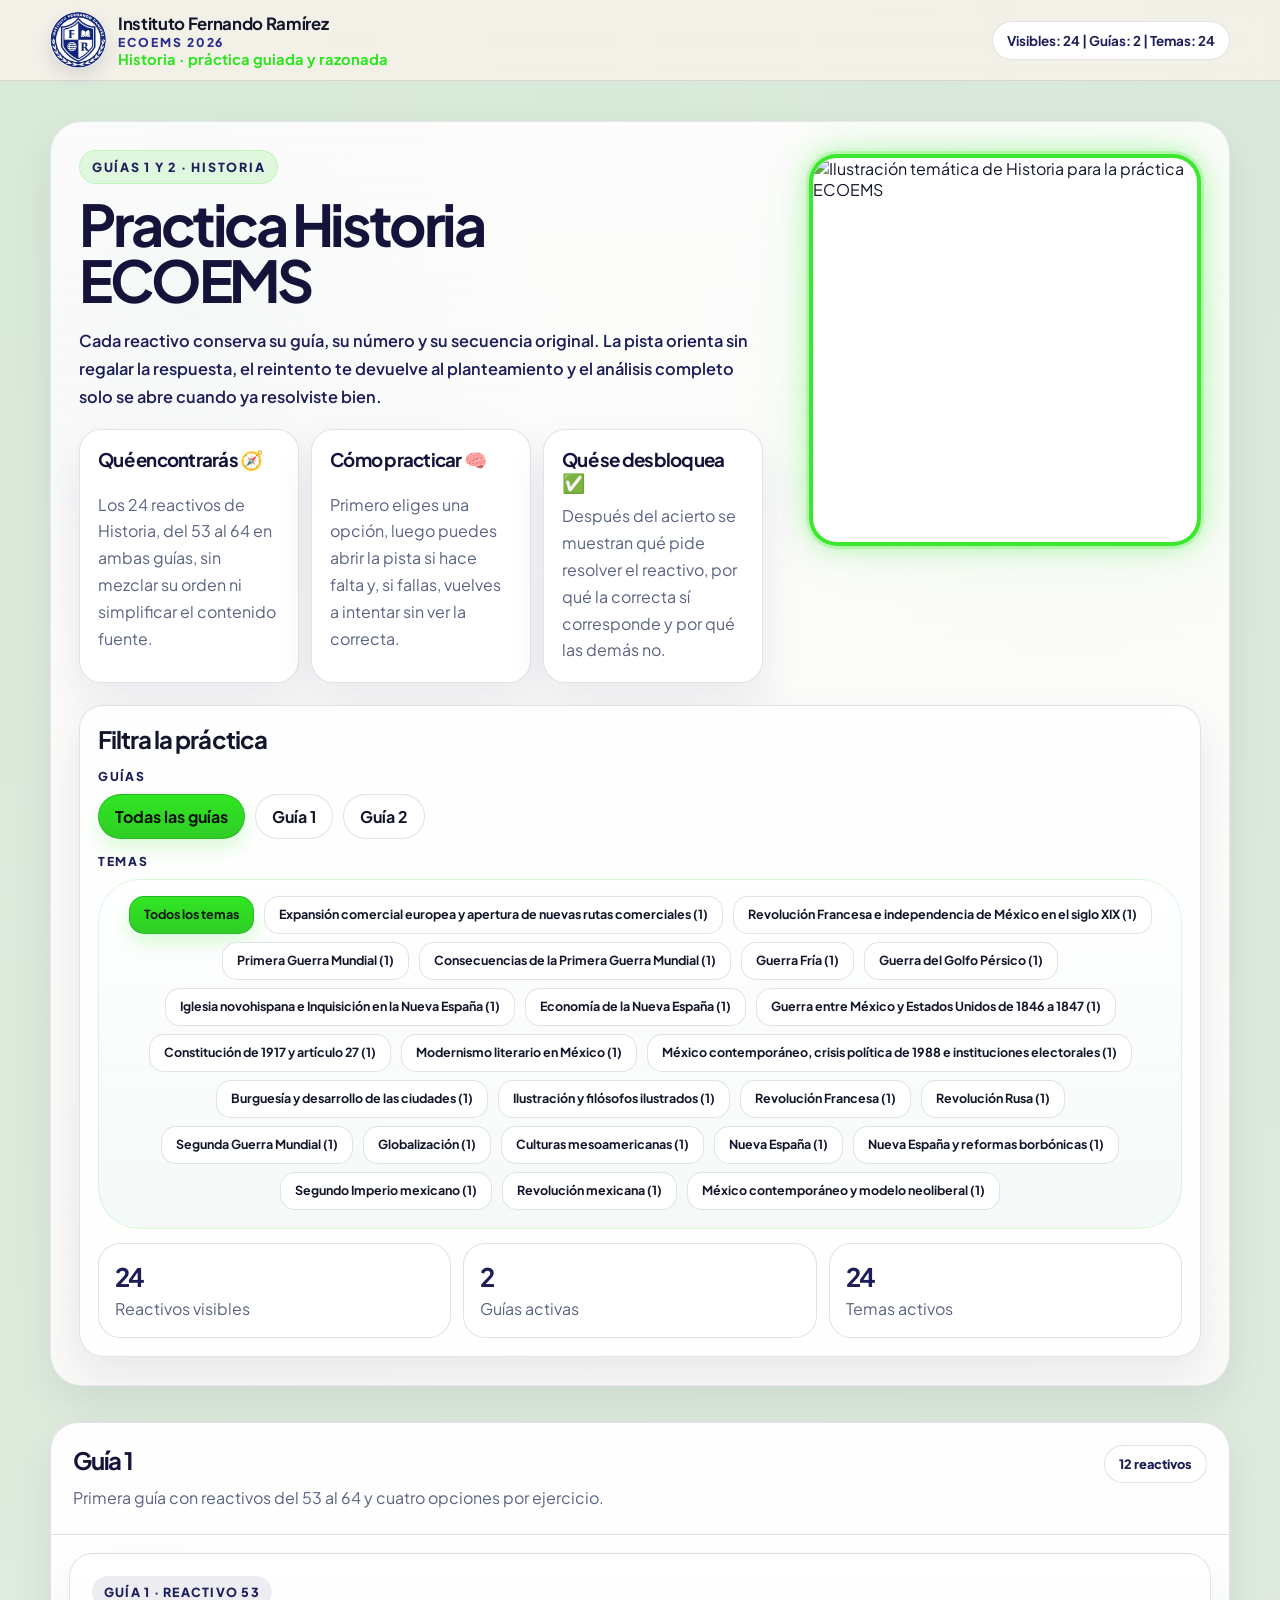
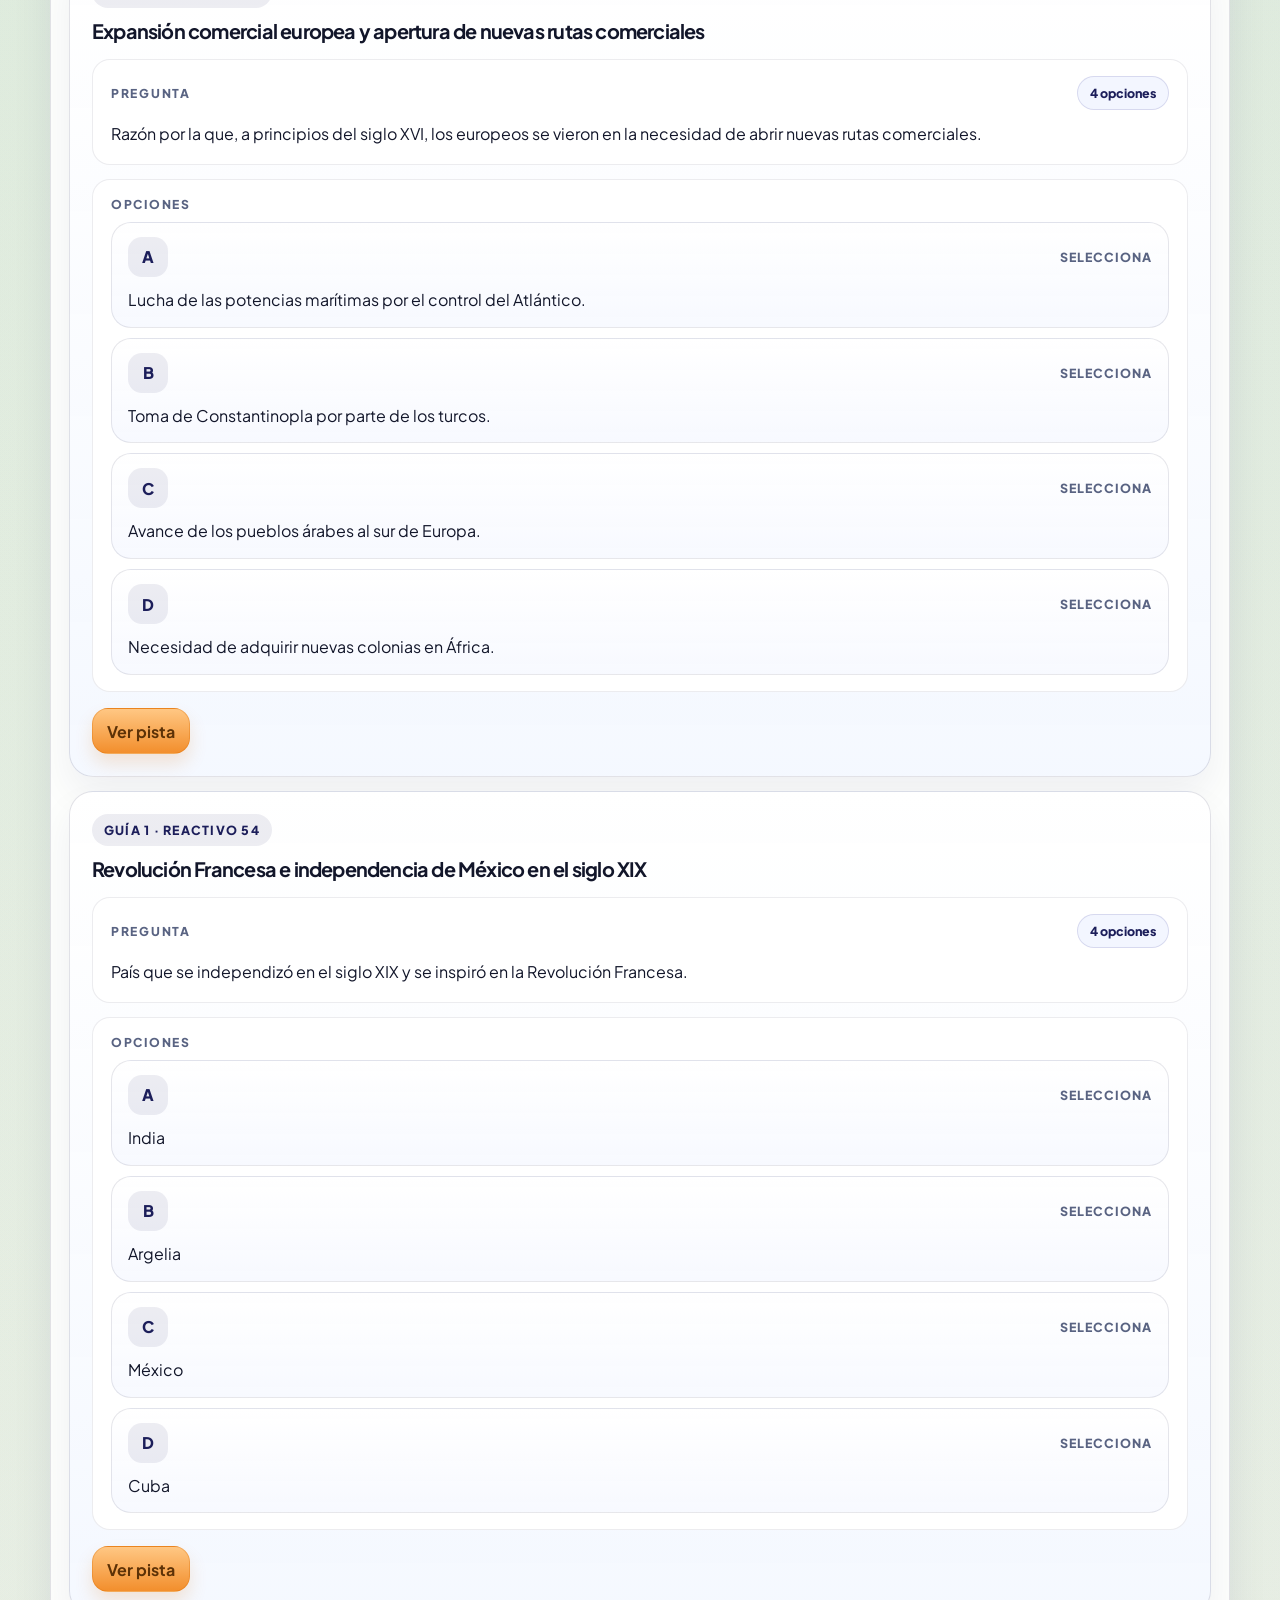
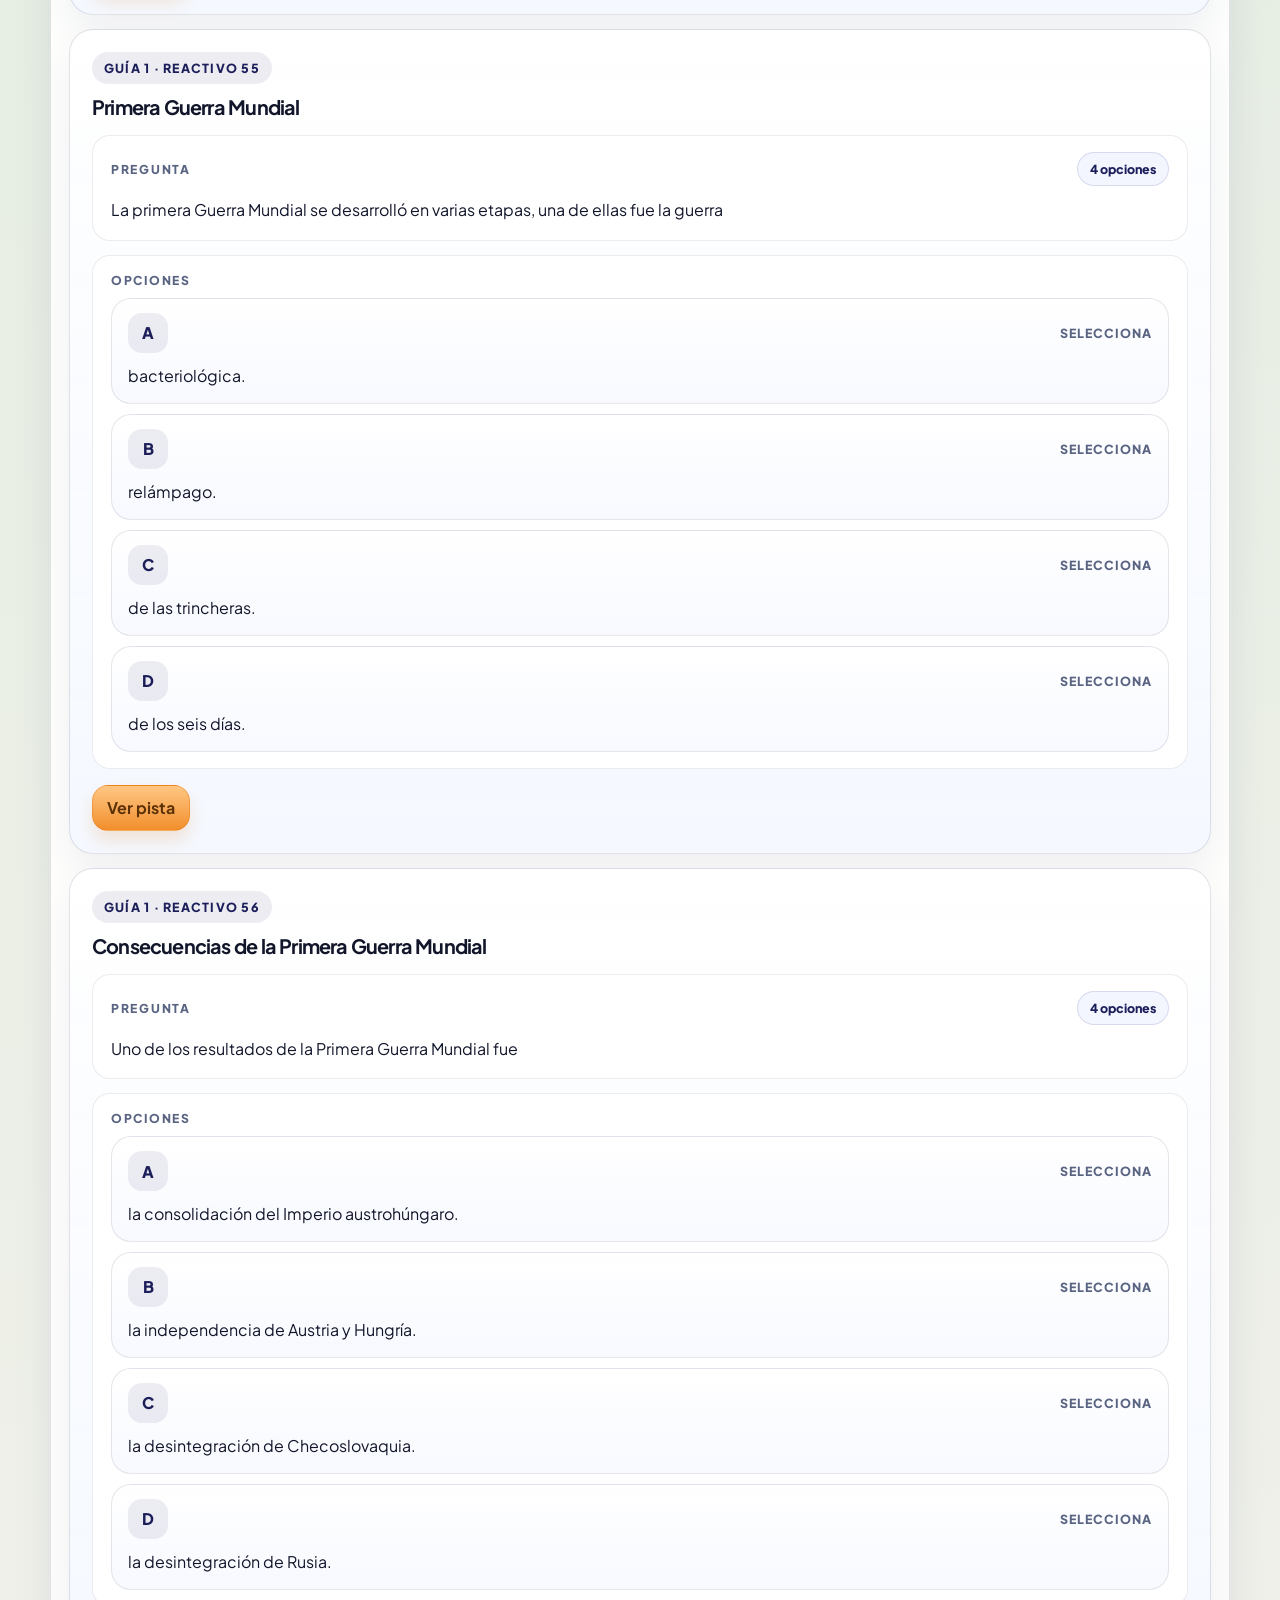
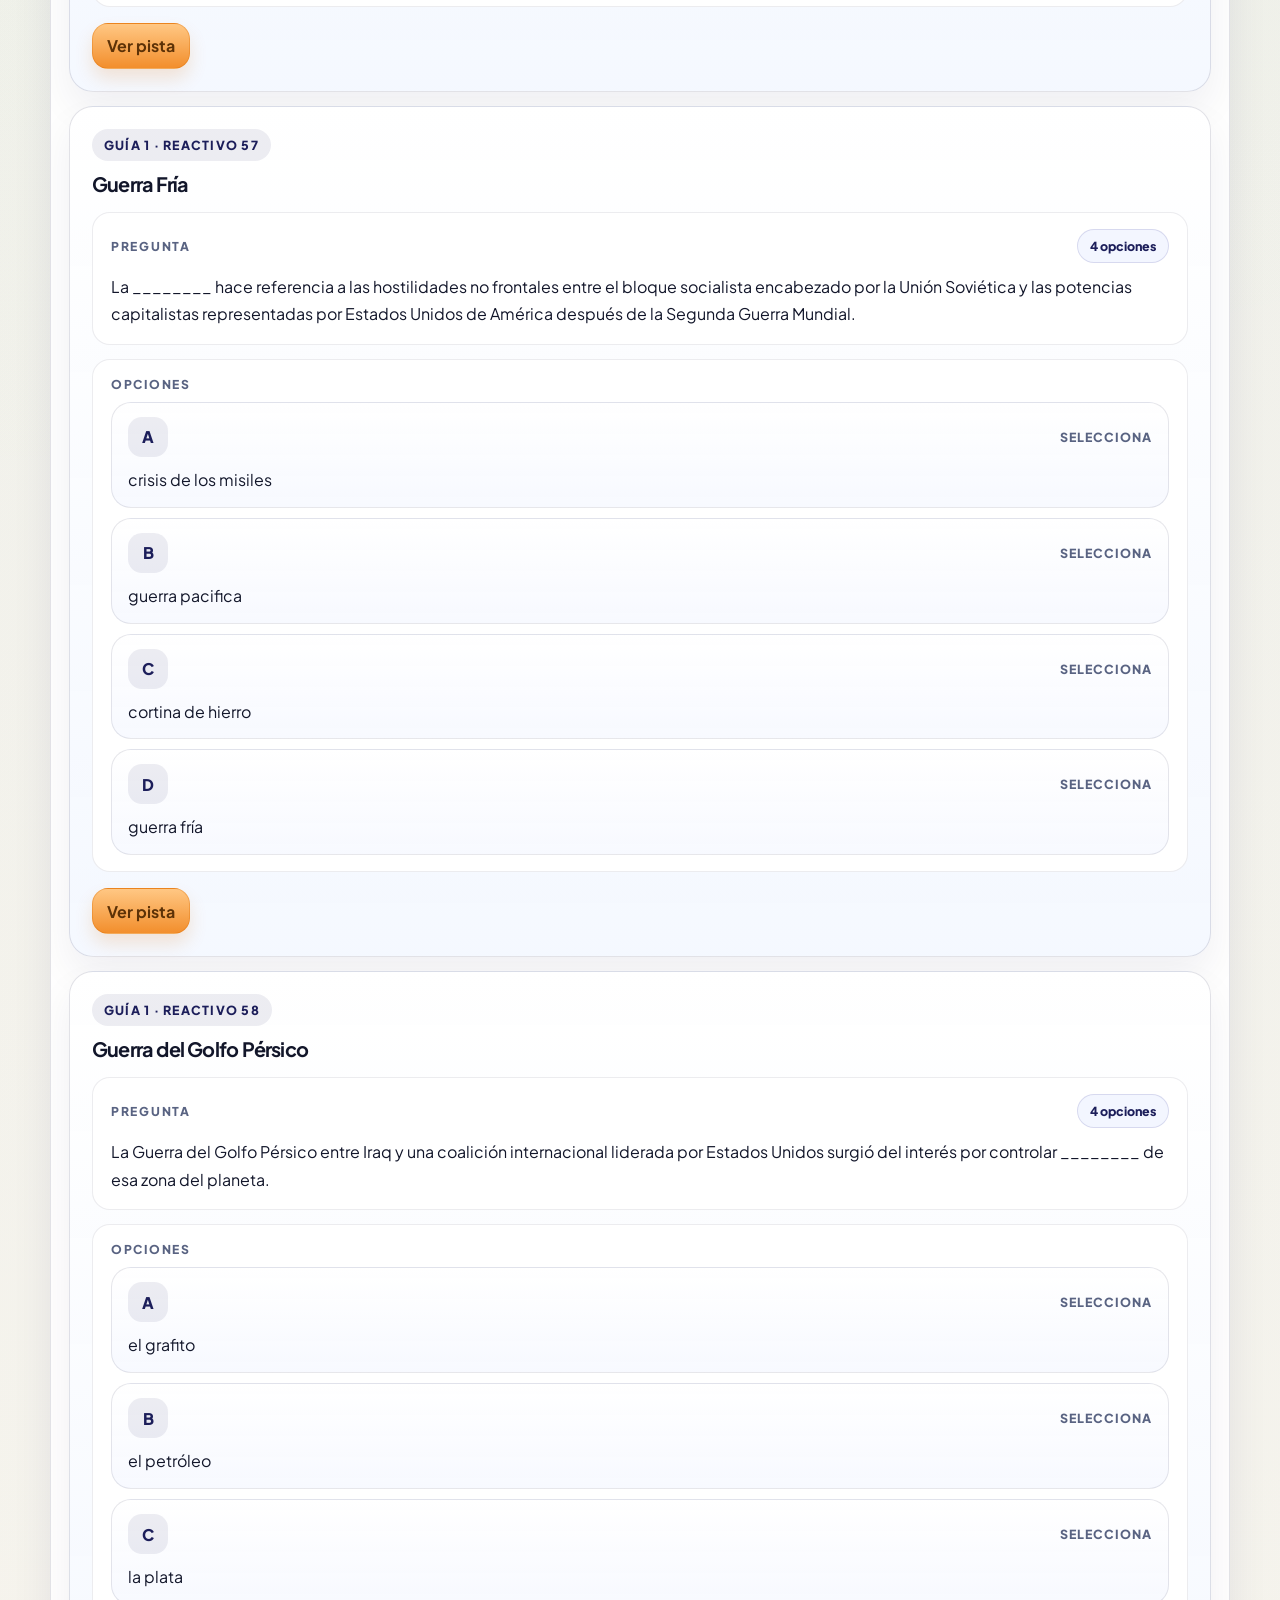
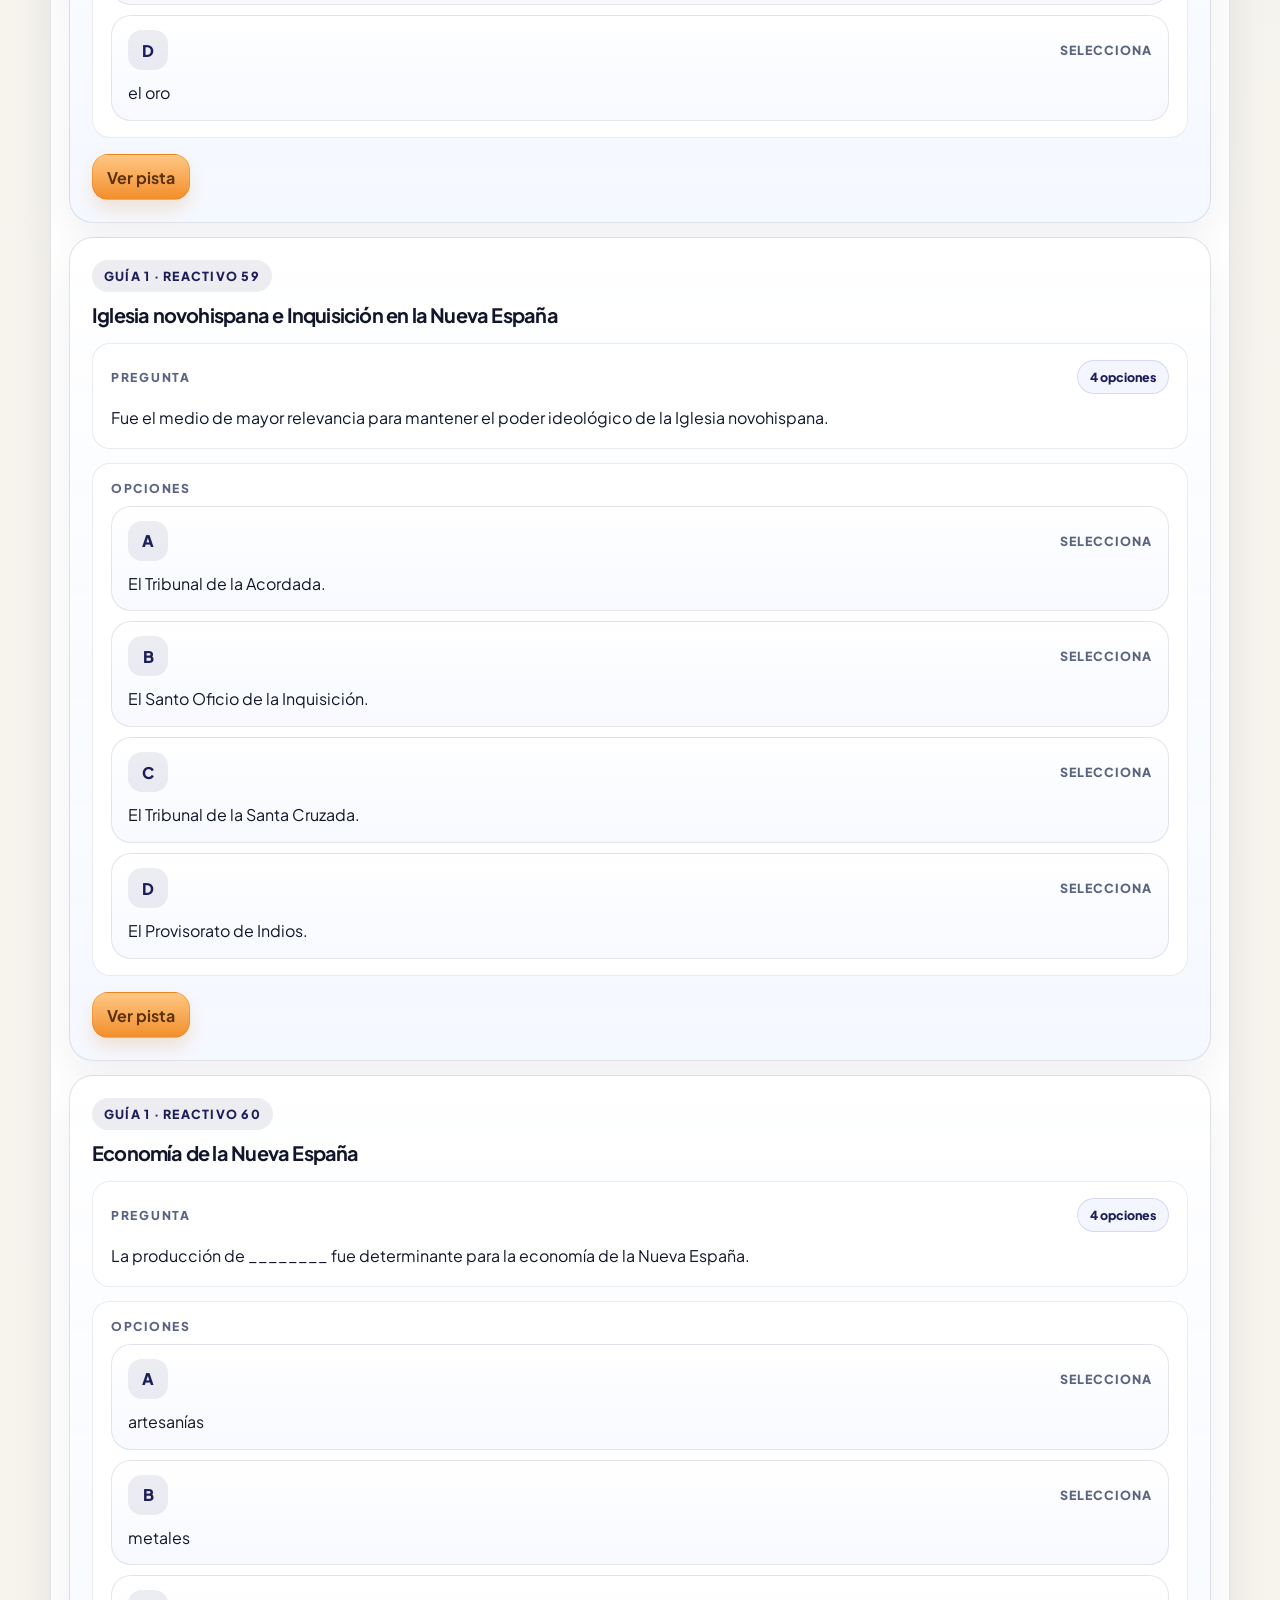
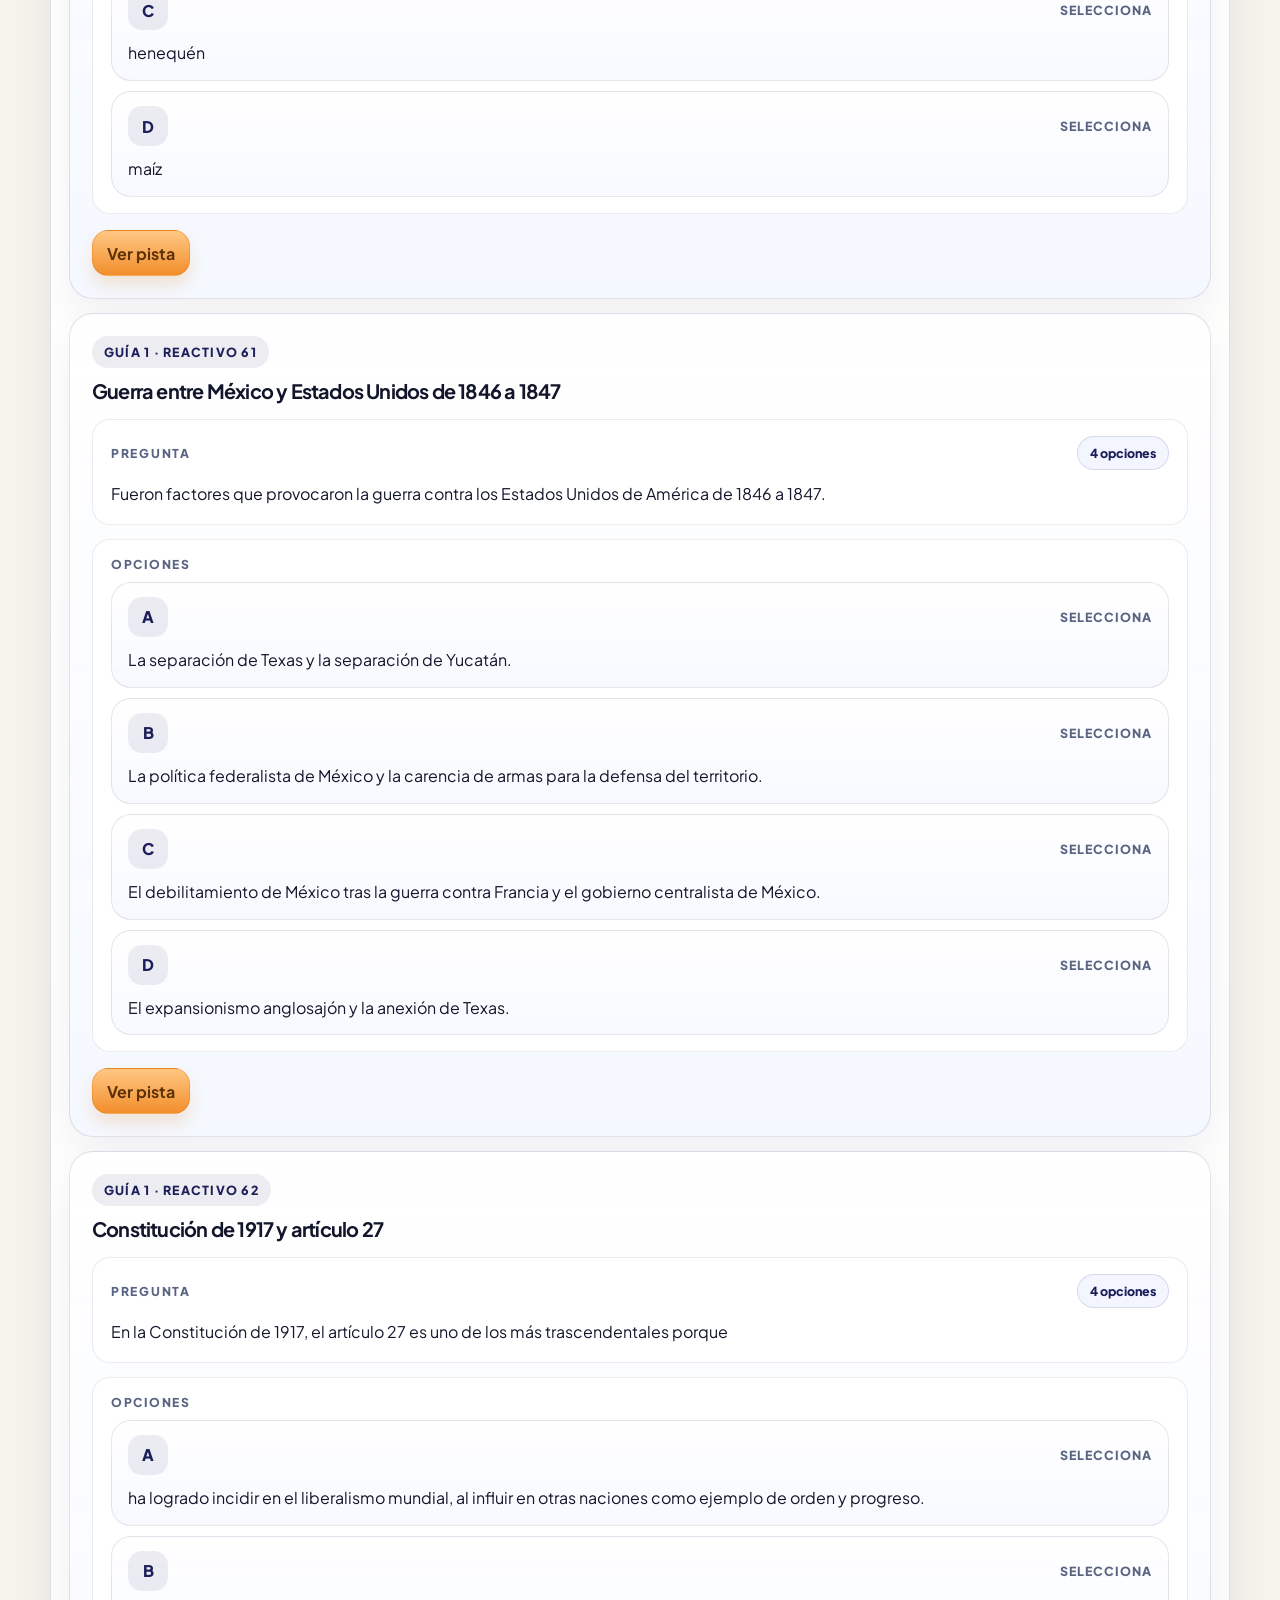
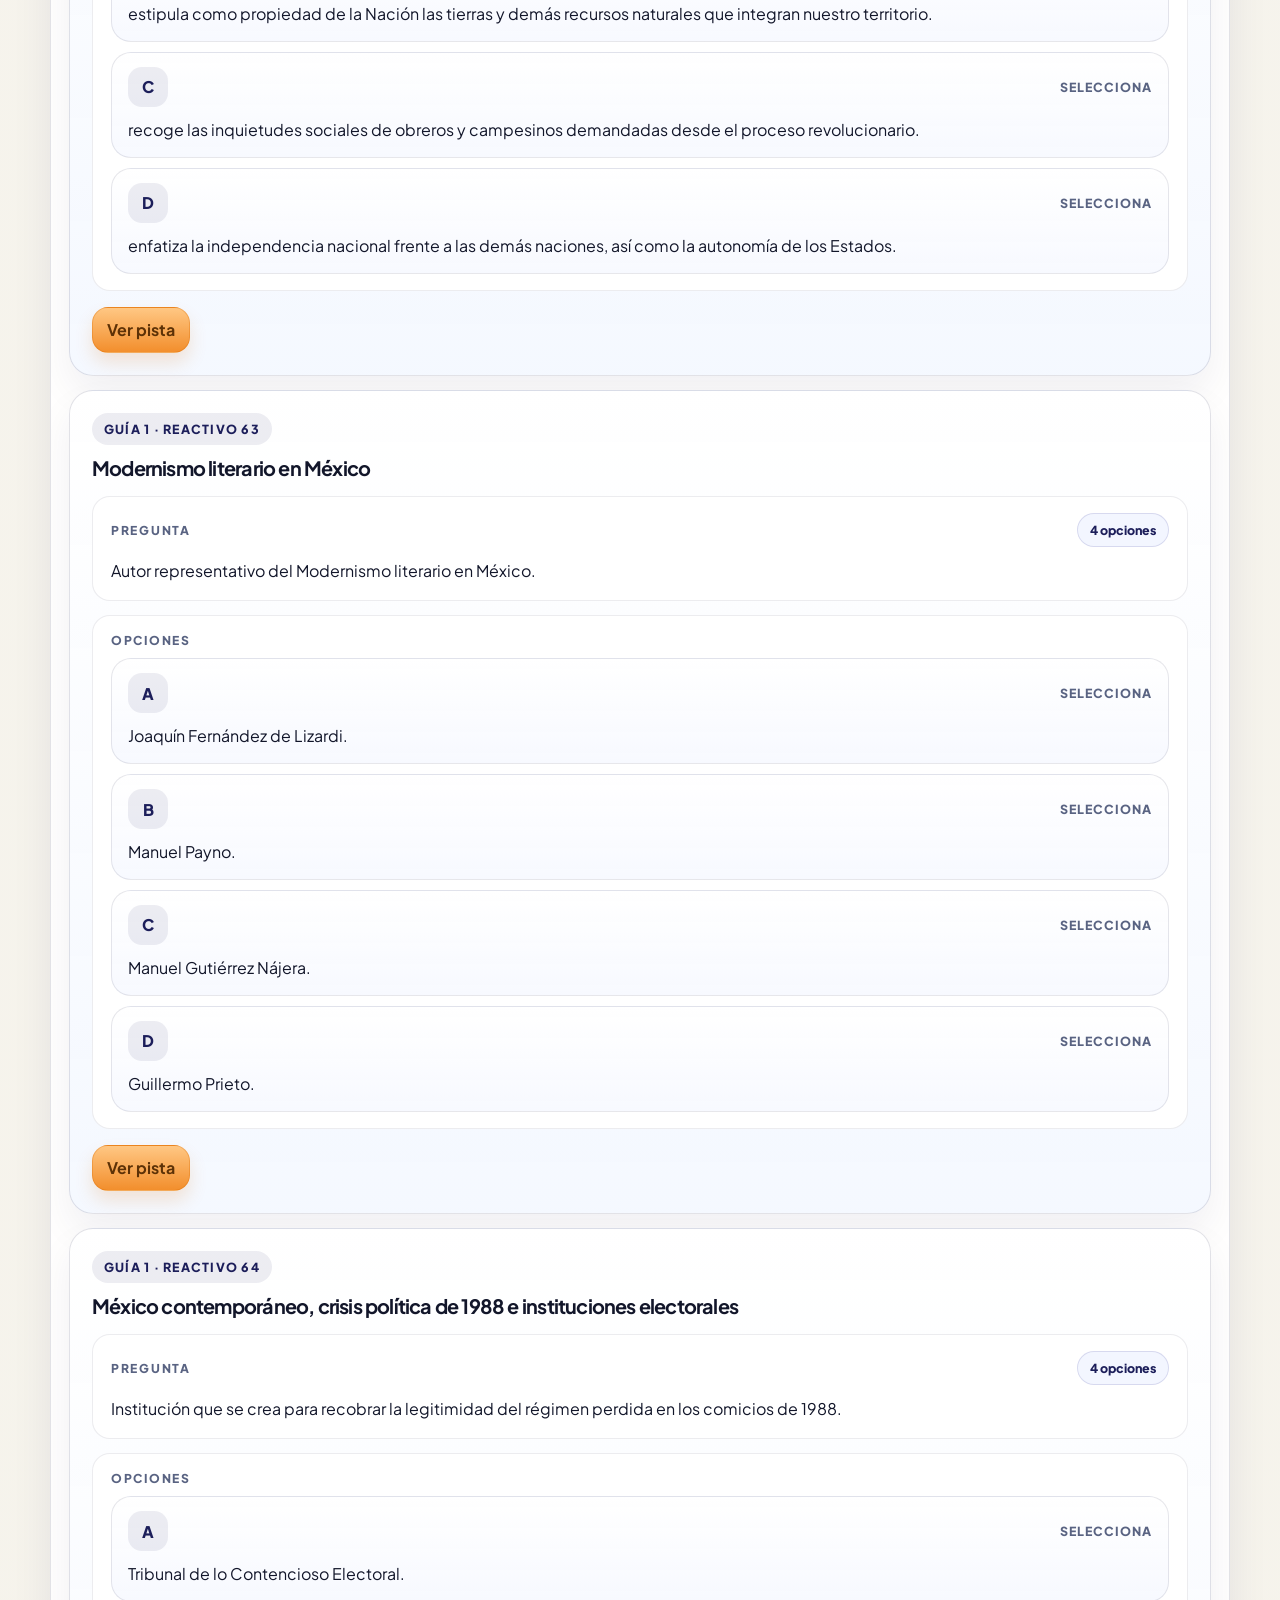
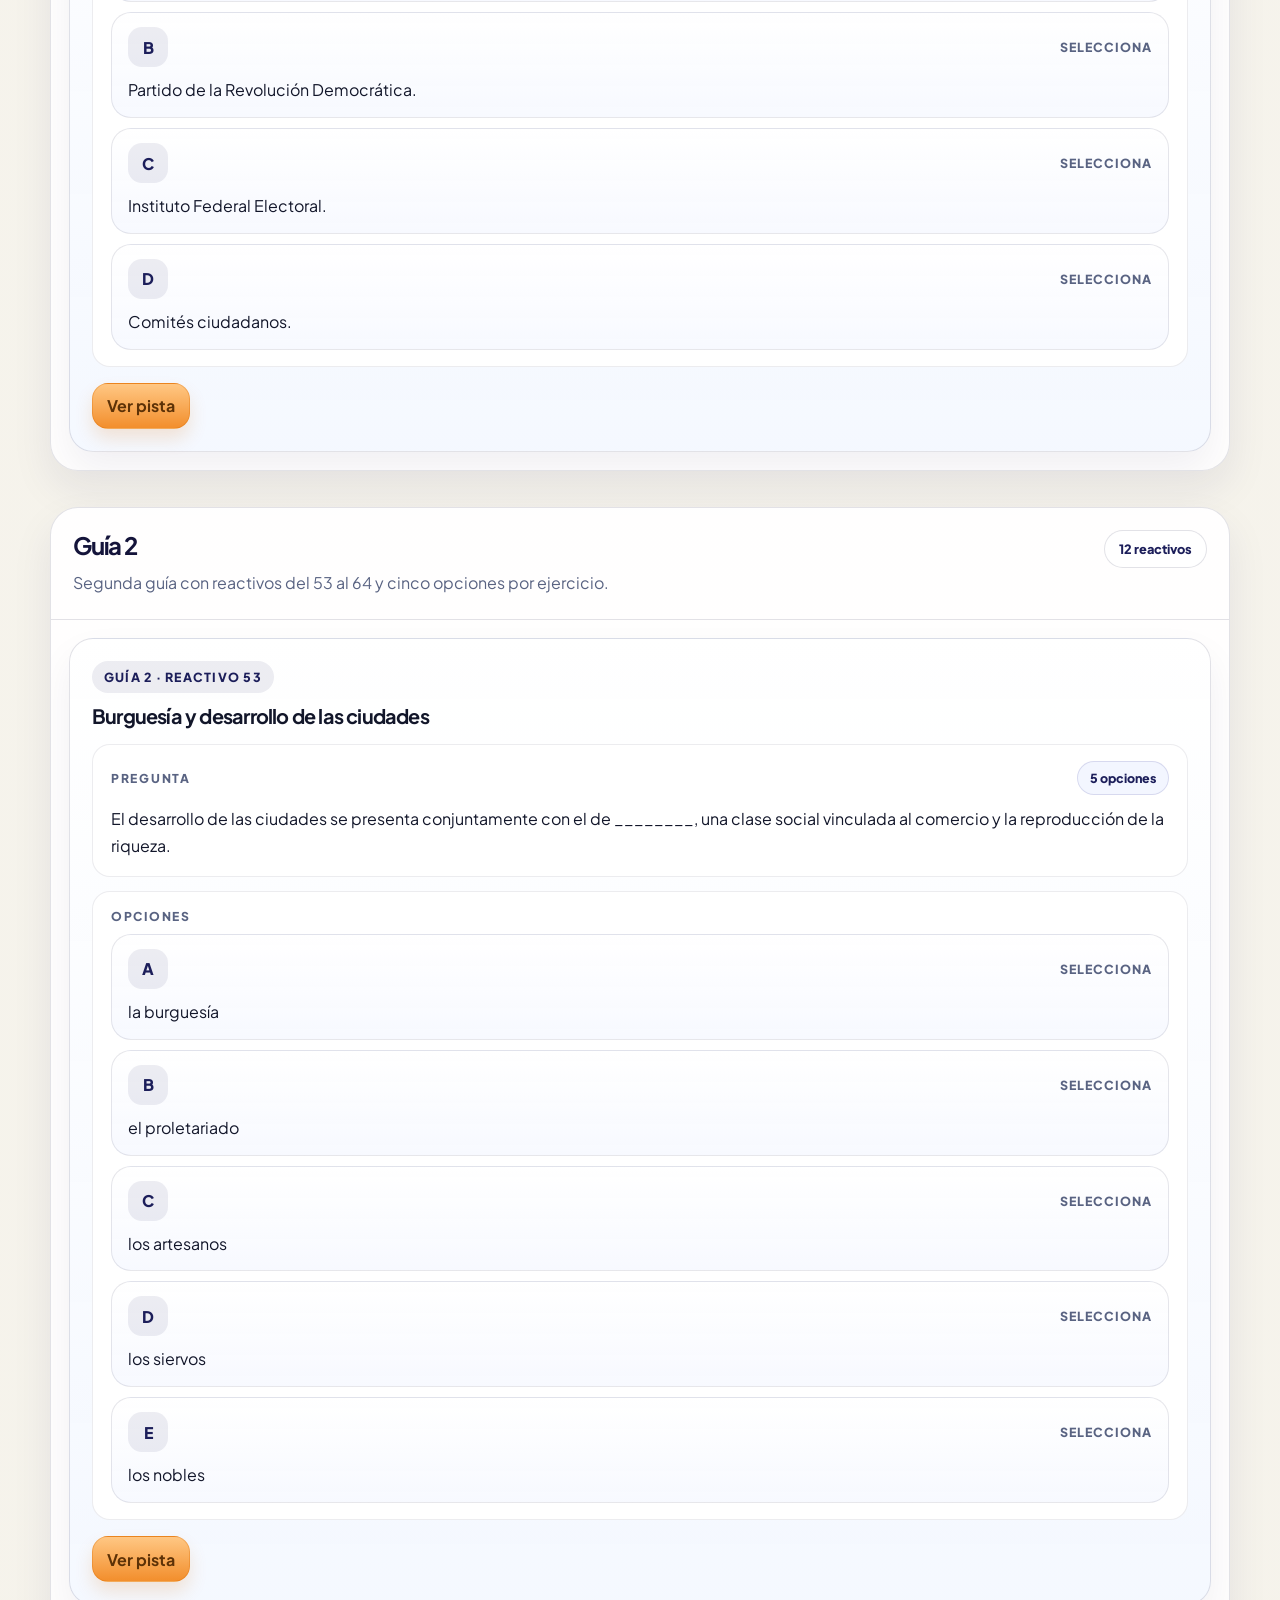
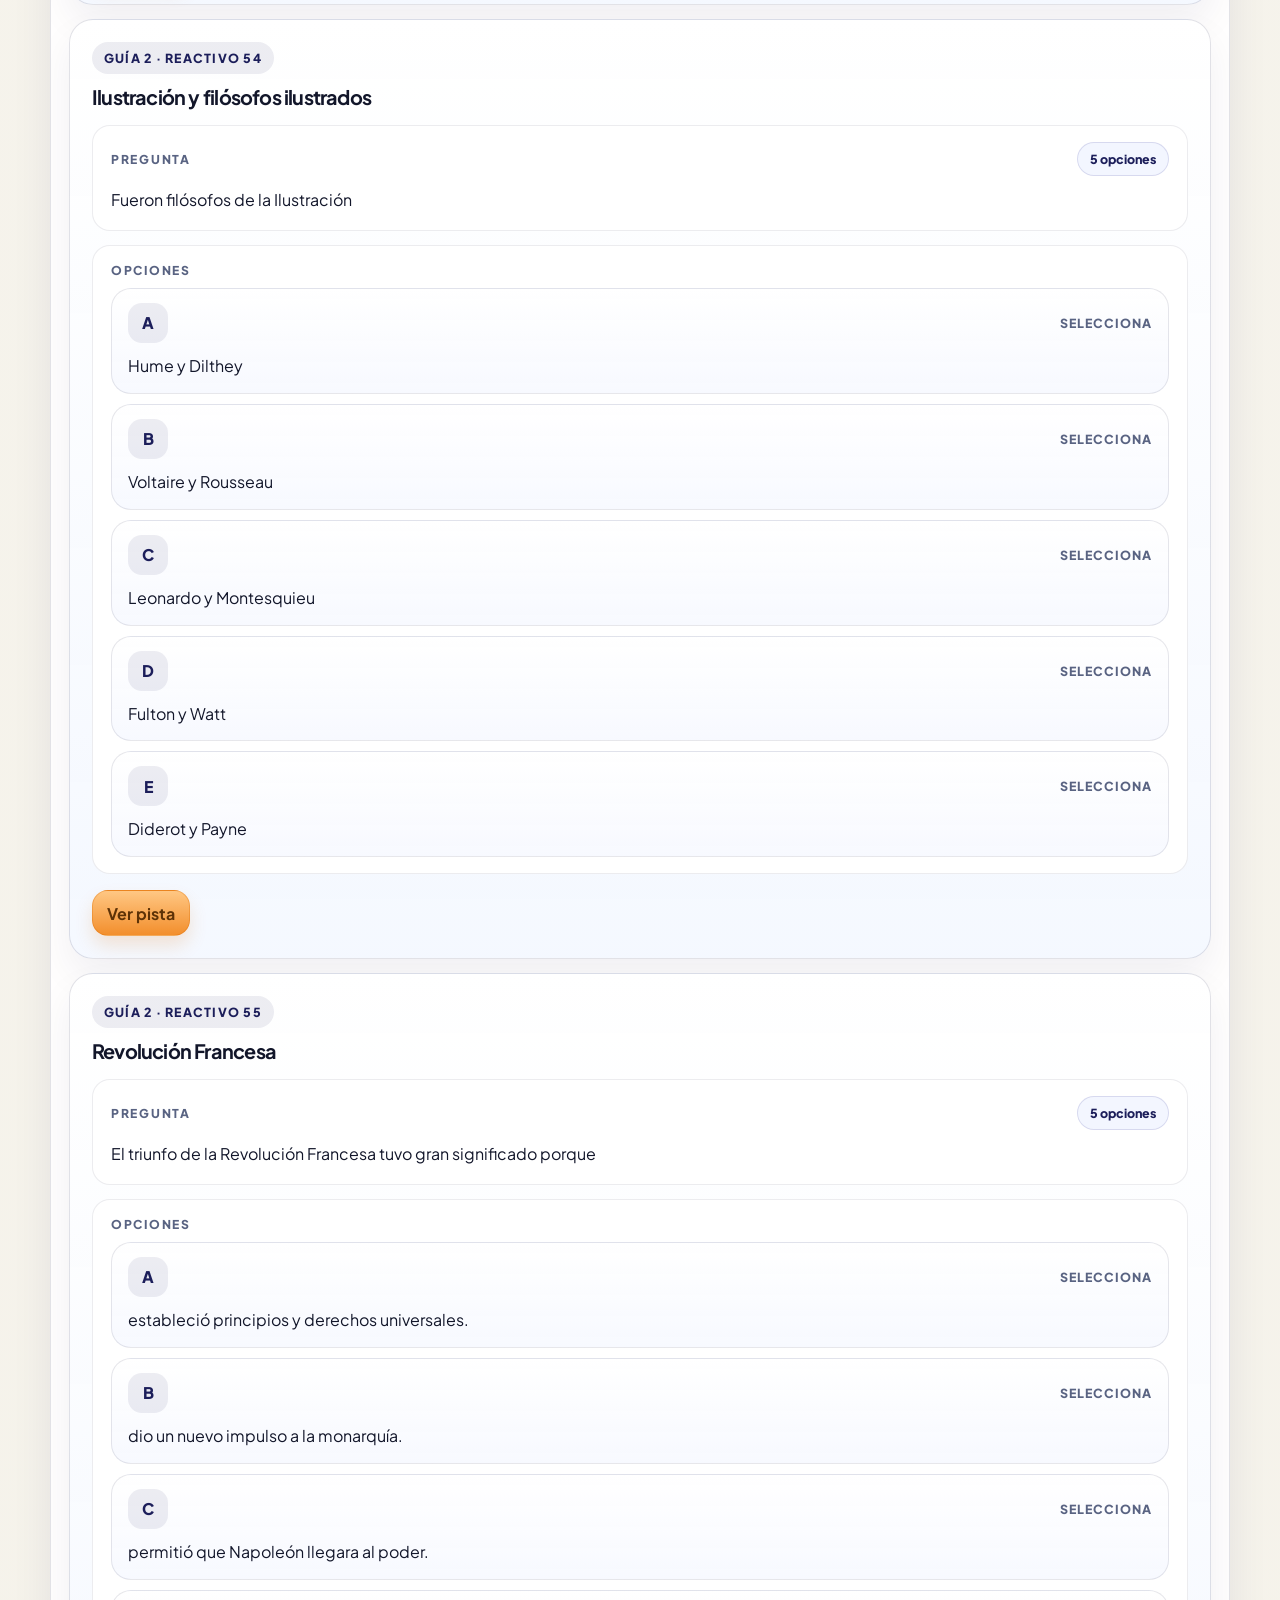
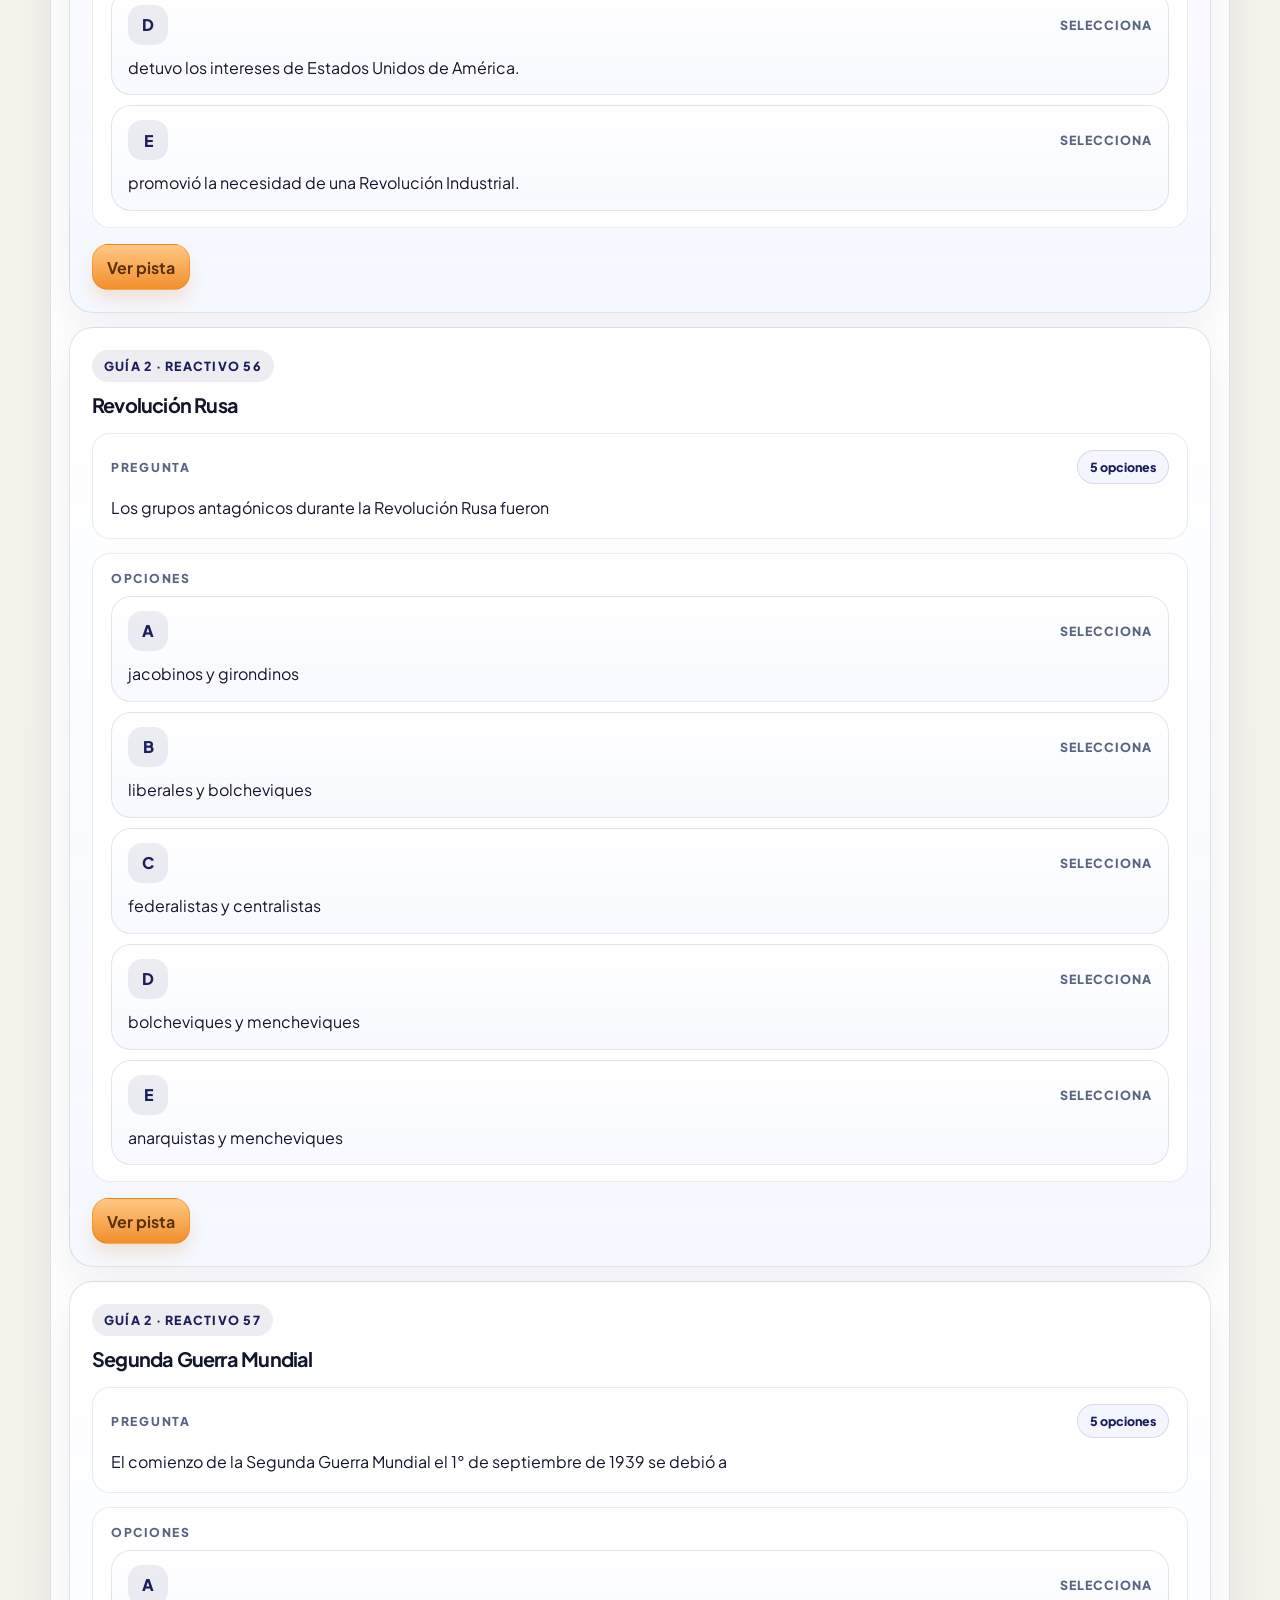
==== commit f6142135: "Update title to 'Practica Historia ECOEMS'" ====
--- a/index-historia.html
+++ b/index-historia.html
@@ -37,7 +37,7 @@
       <div class="hero-copy">
         <div class="hero-intro">
           <span class="pill">Guías 1 y 2 · Historia</span>
-          <h1>Practica Historia ECOEMS con el orden real de las dos guías.</h1>
+          <h1>Practica Historia ECOEMS</h1>
         </div>
         <p class="lead">
           Cada reactivo conserva su guía, su número y su secuencia original. La pista orienta sin regalar la respuesta,
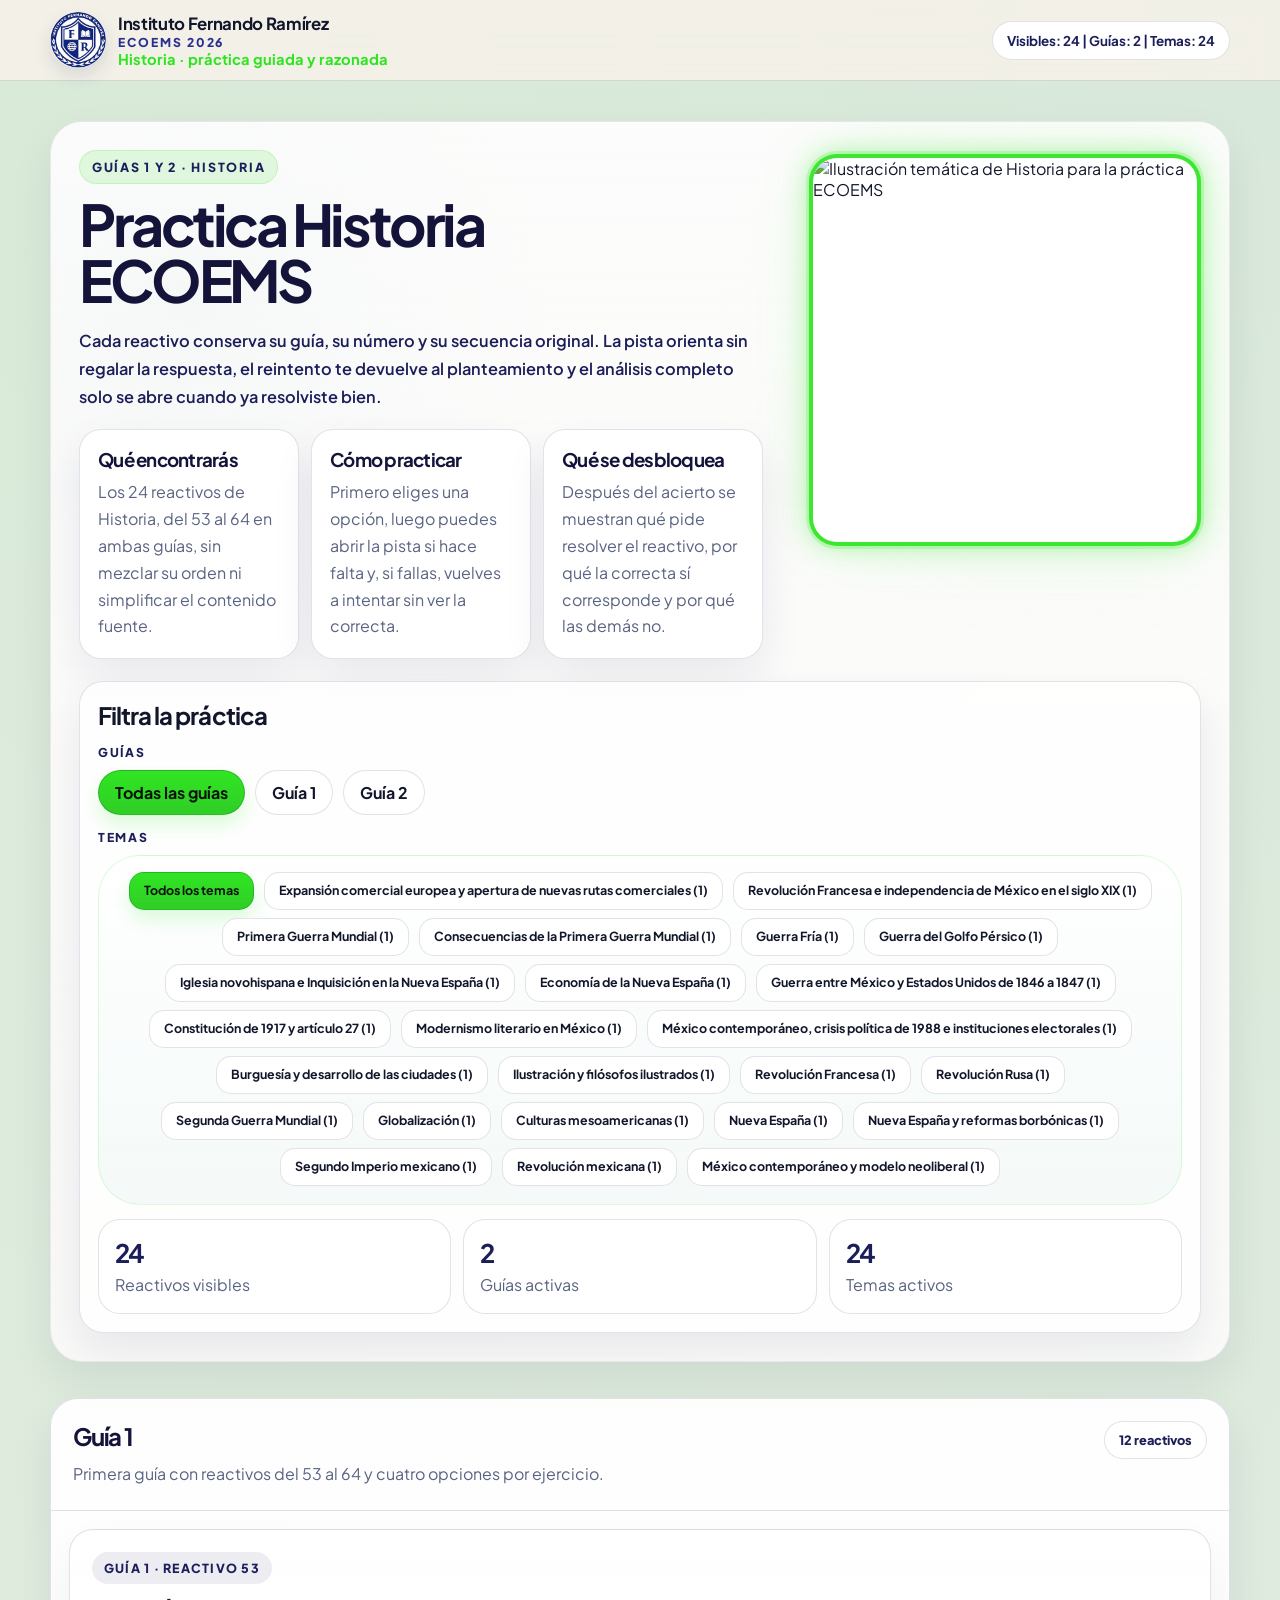
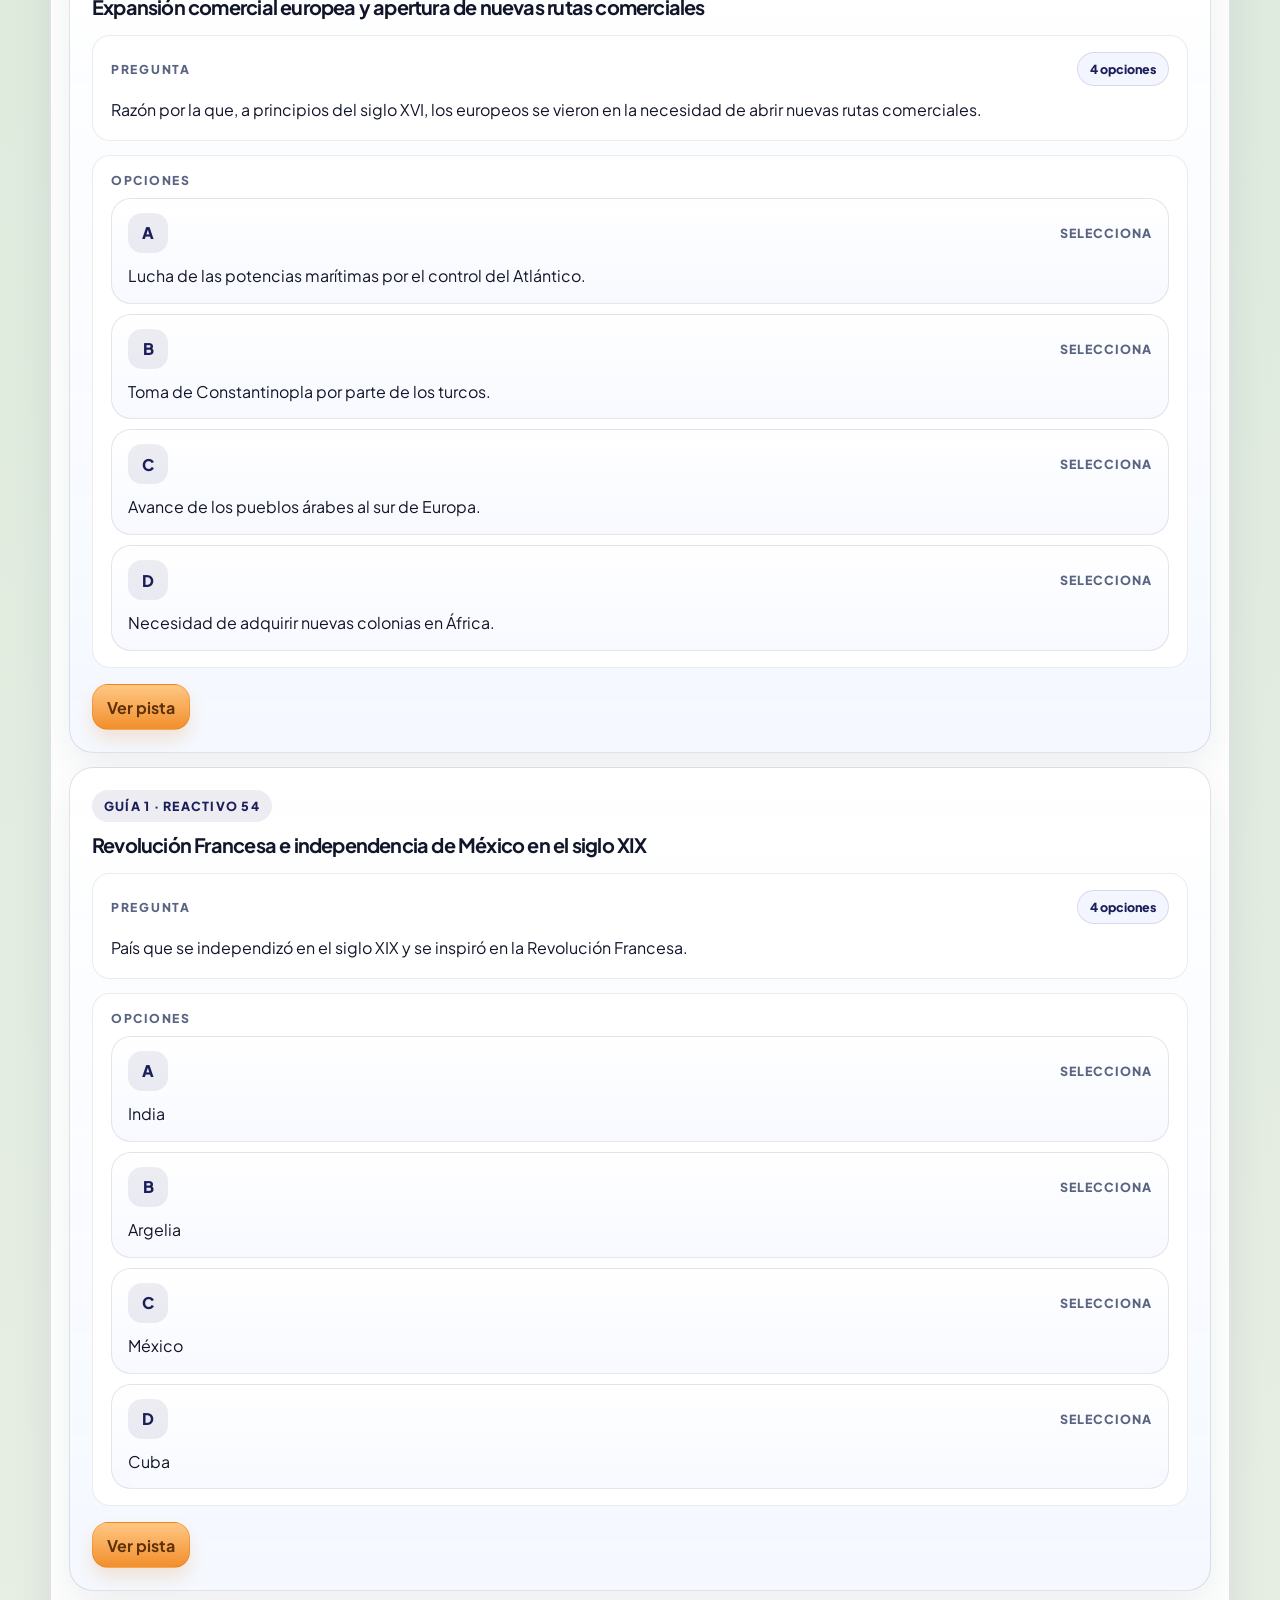
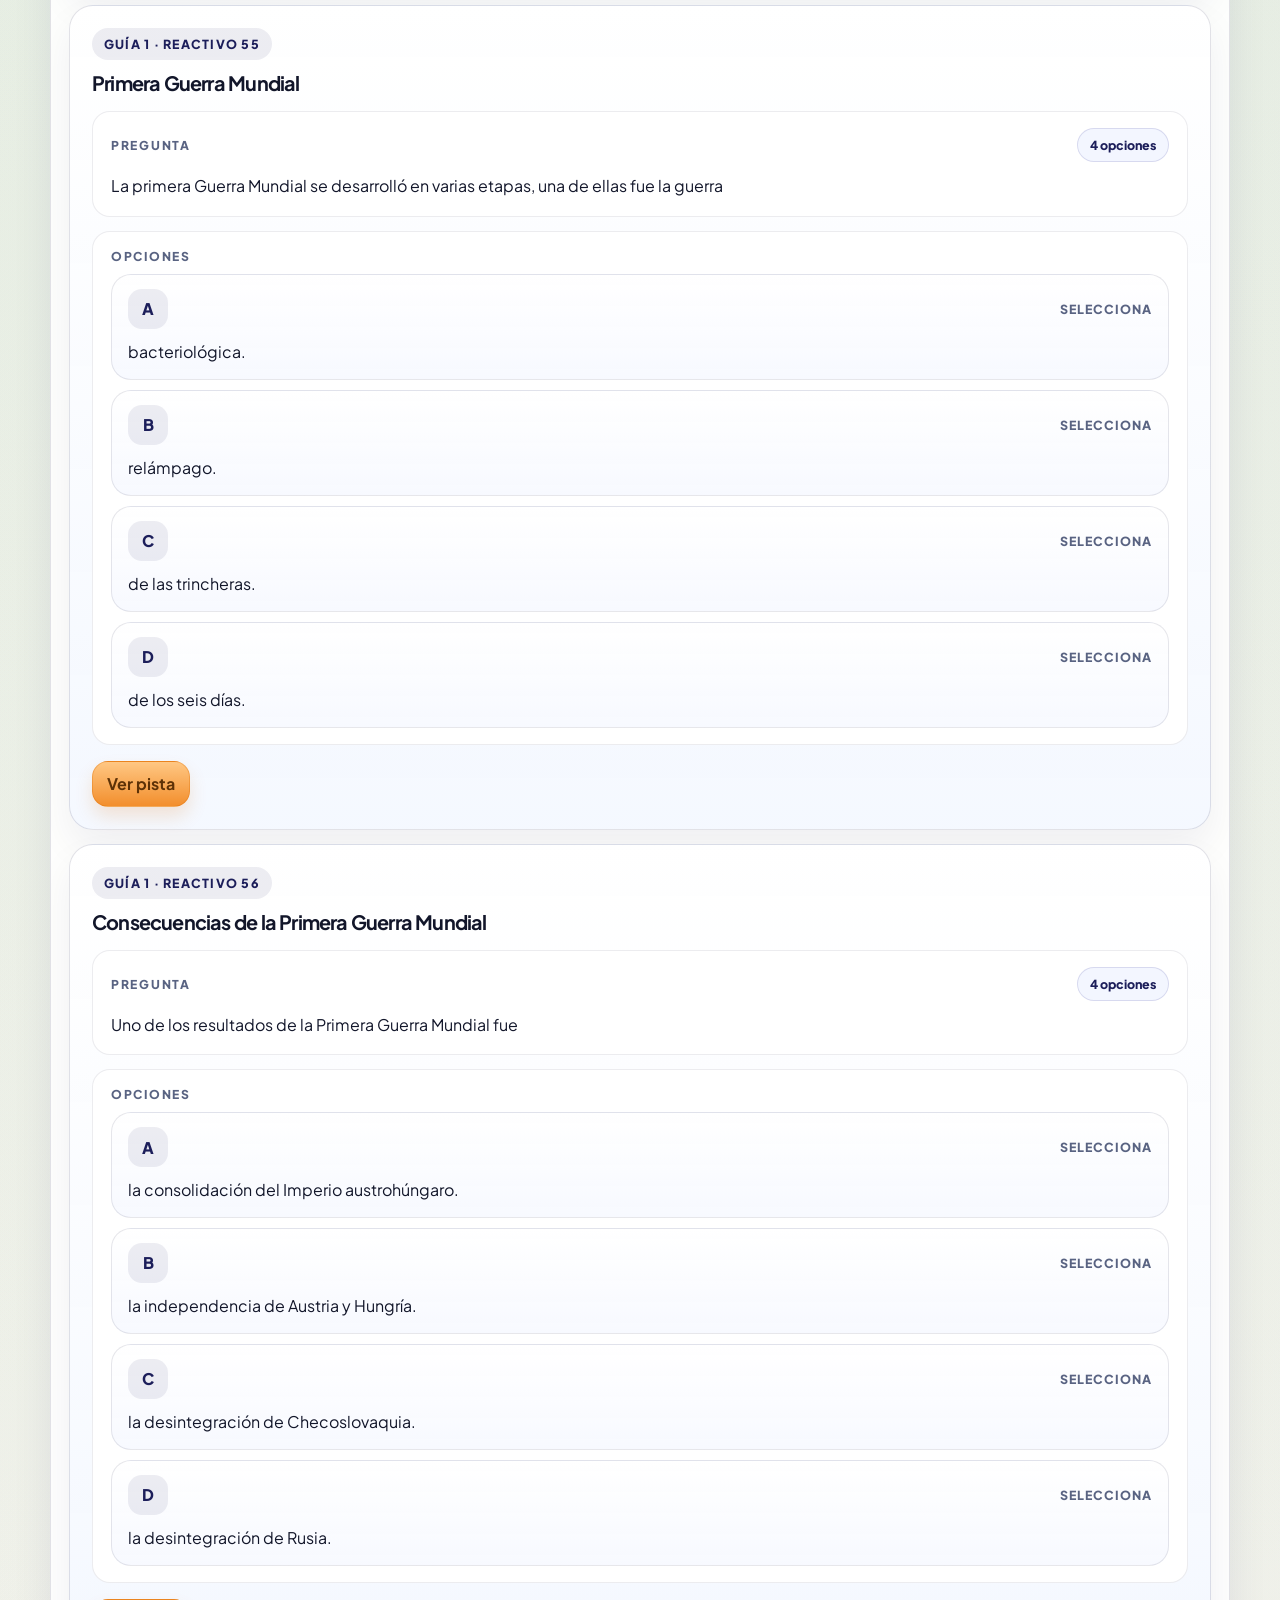
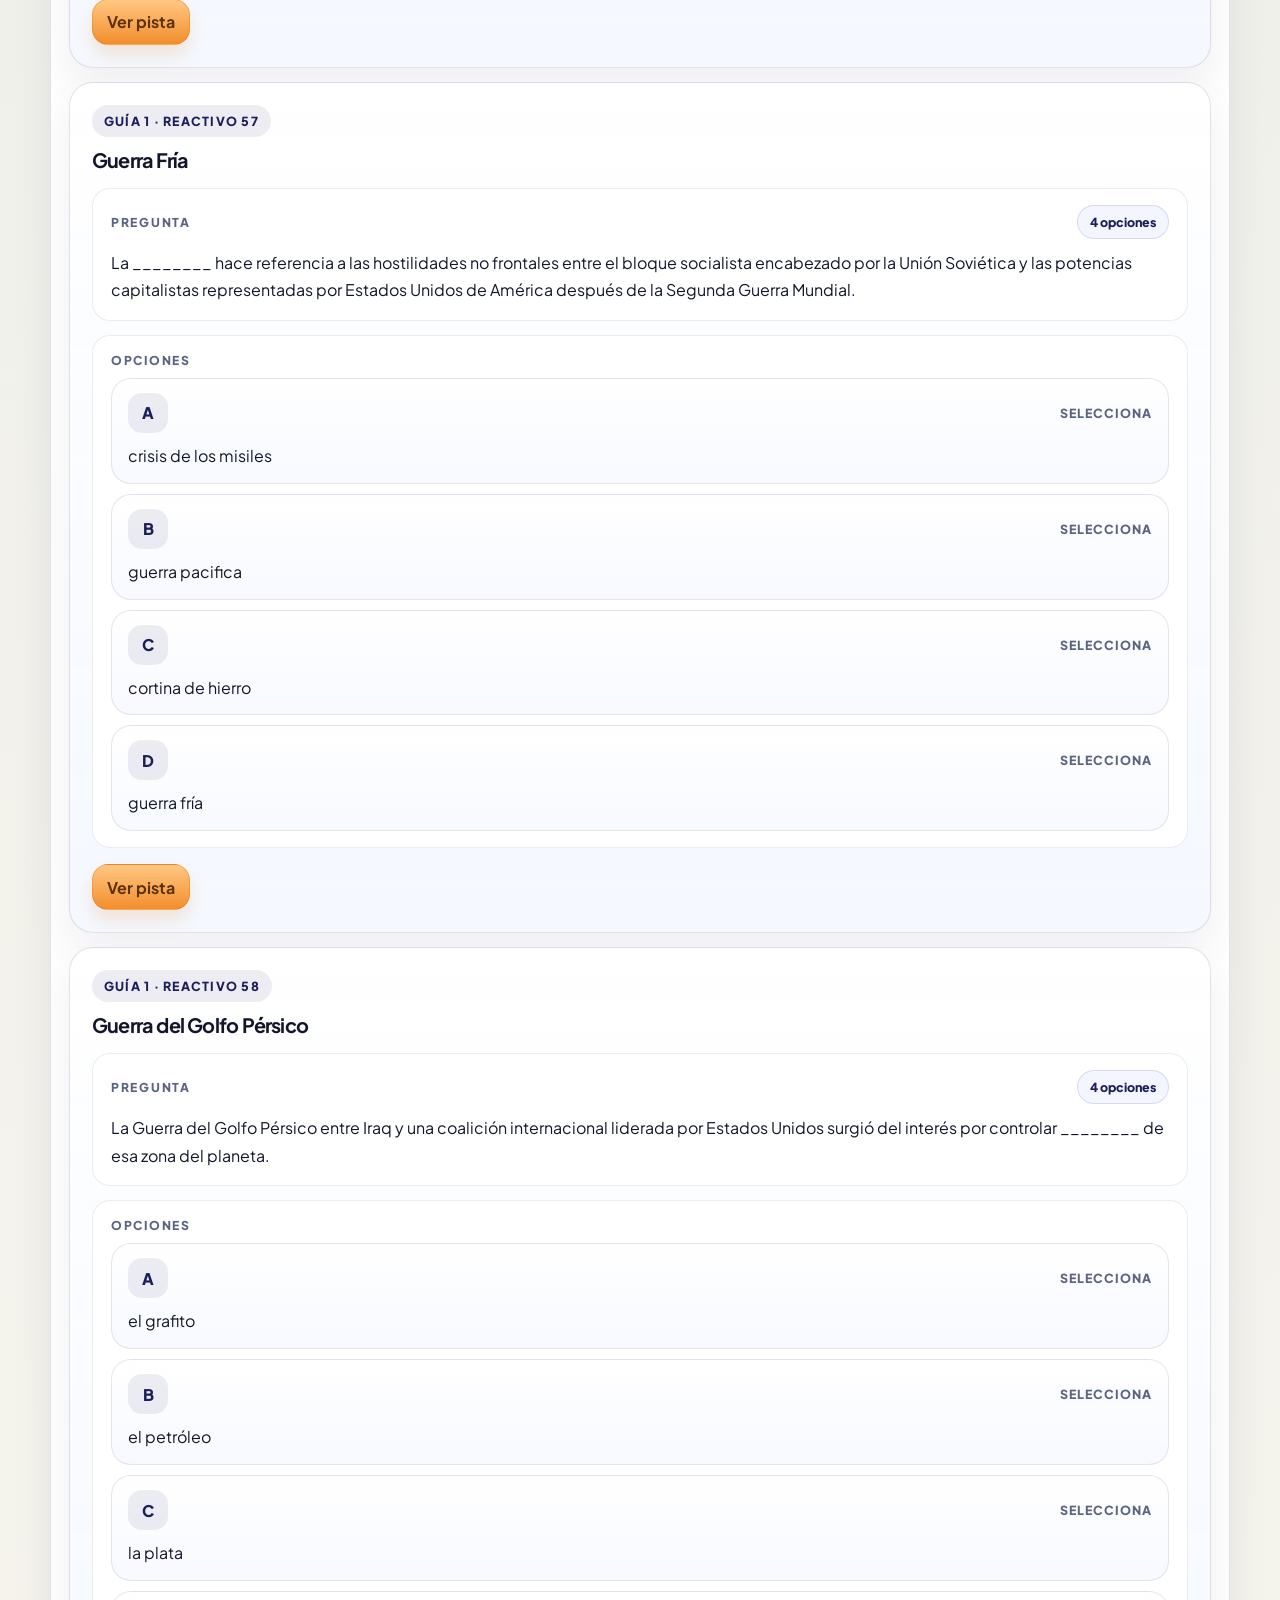
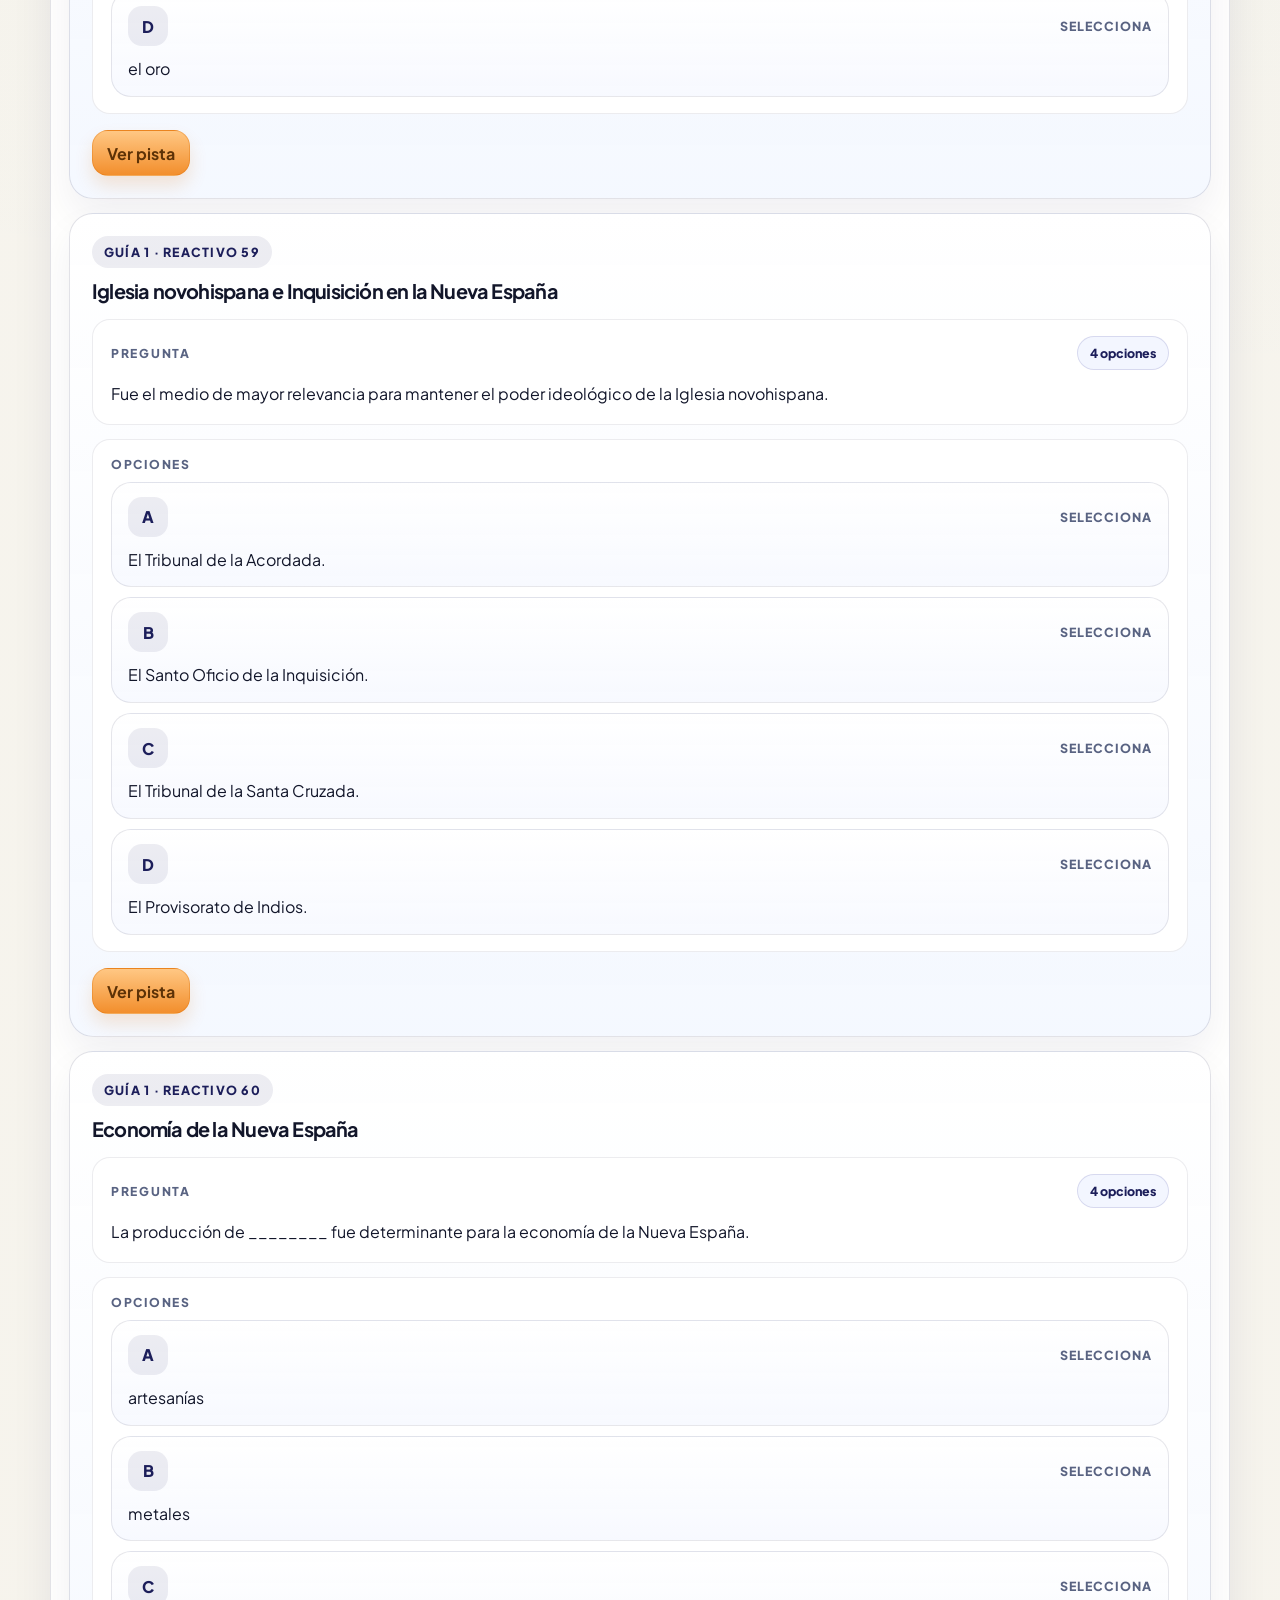
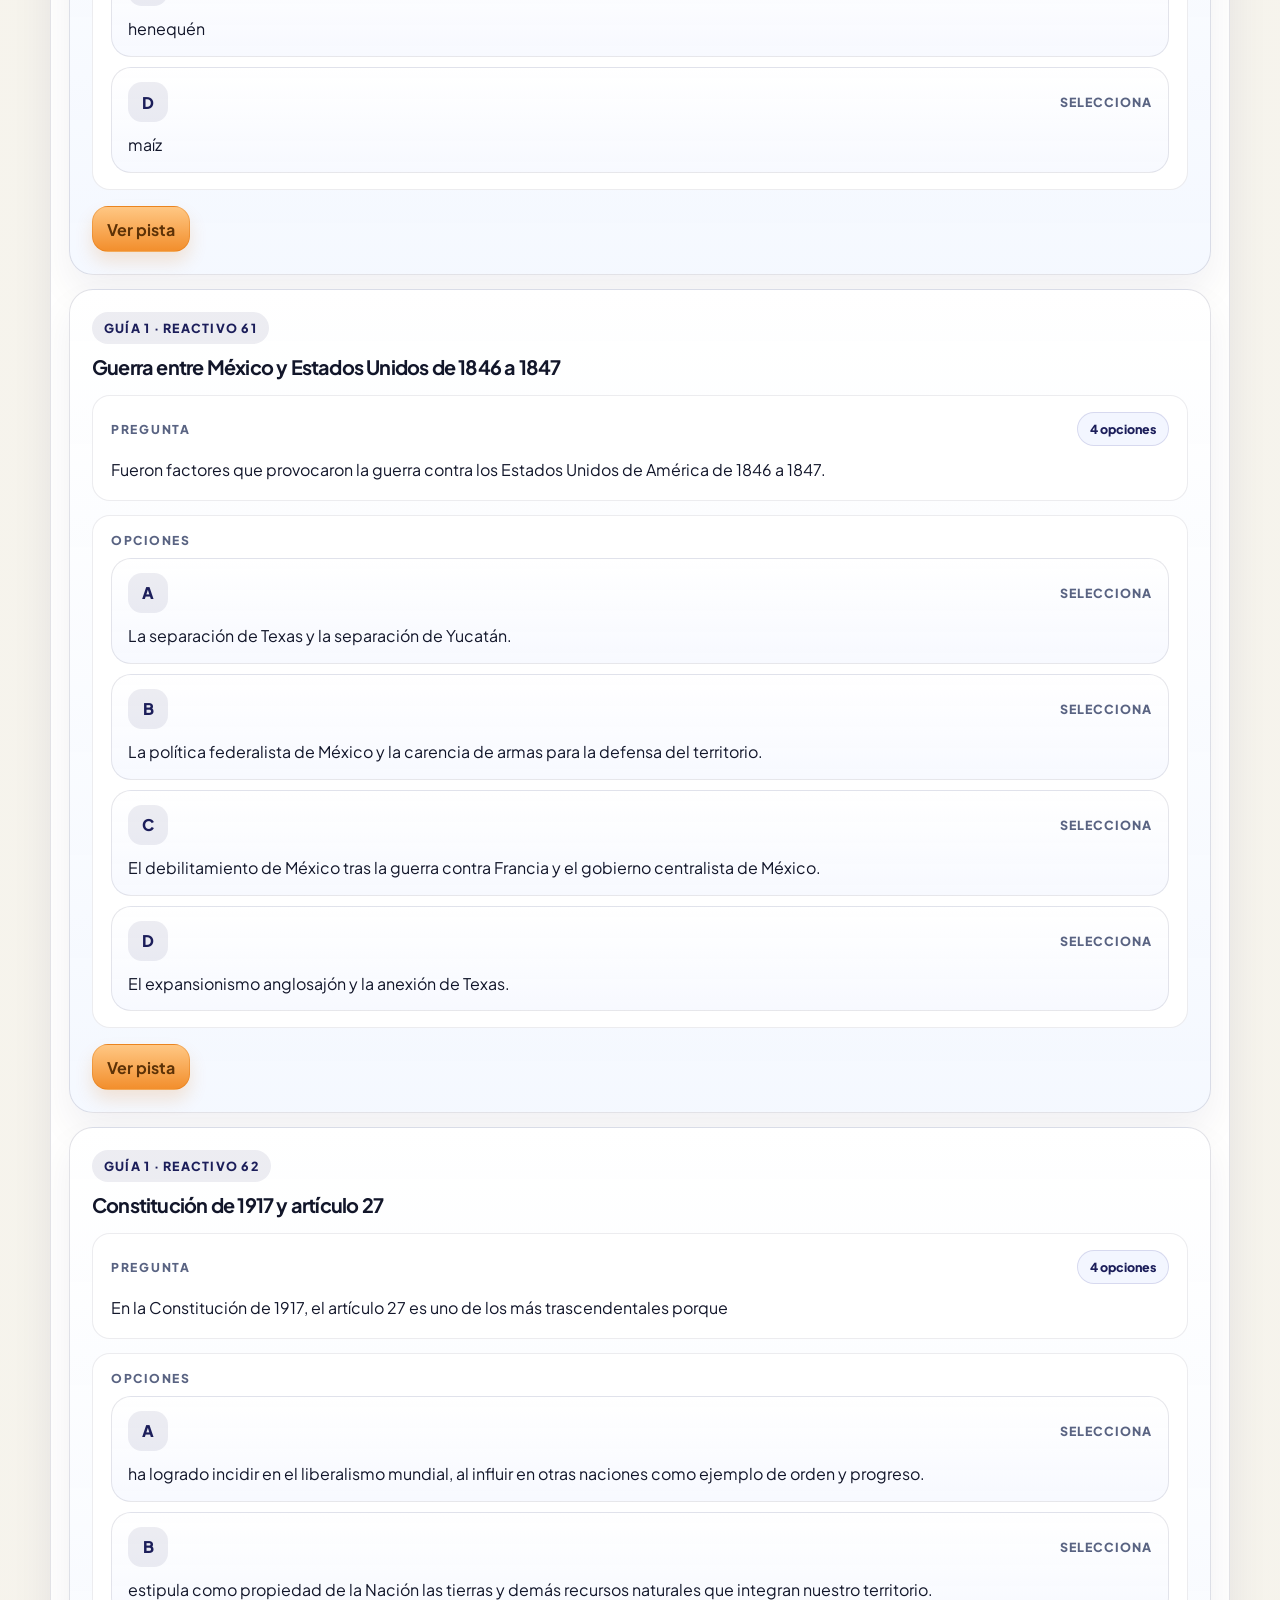
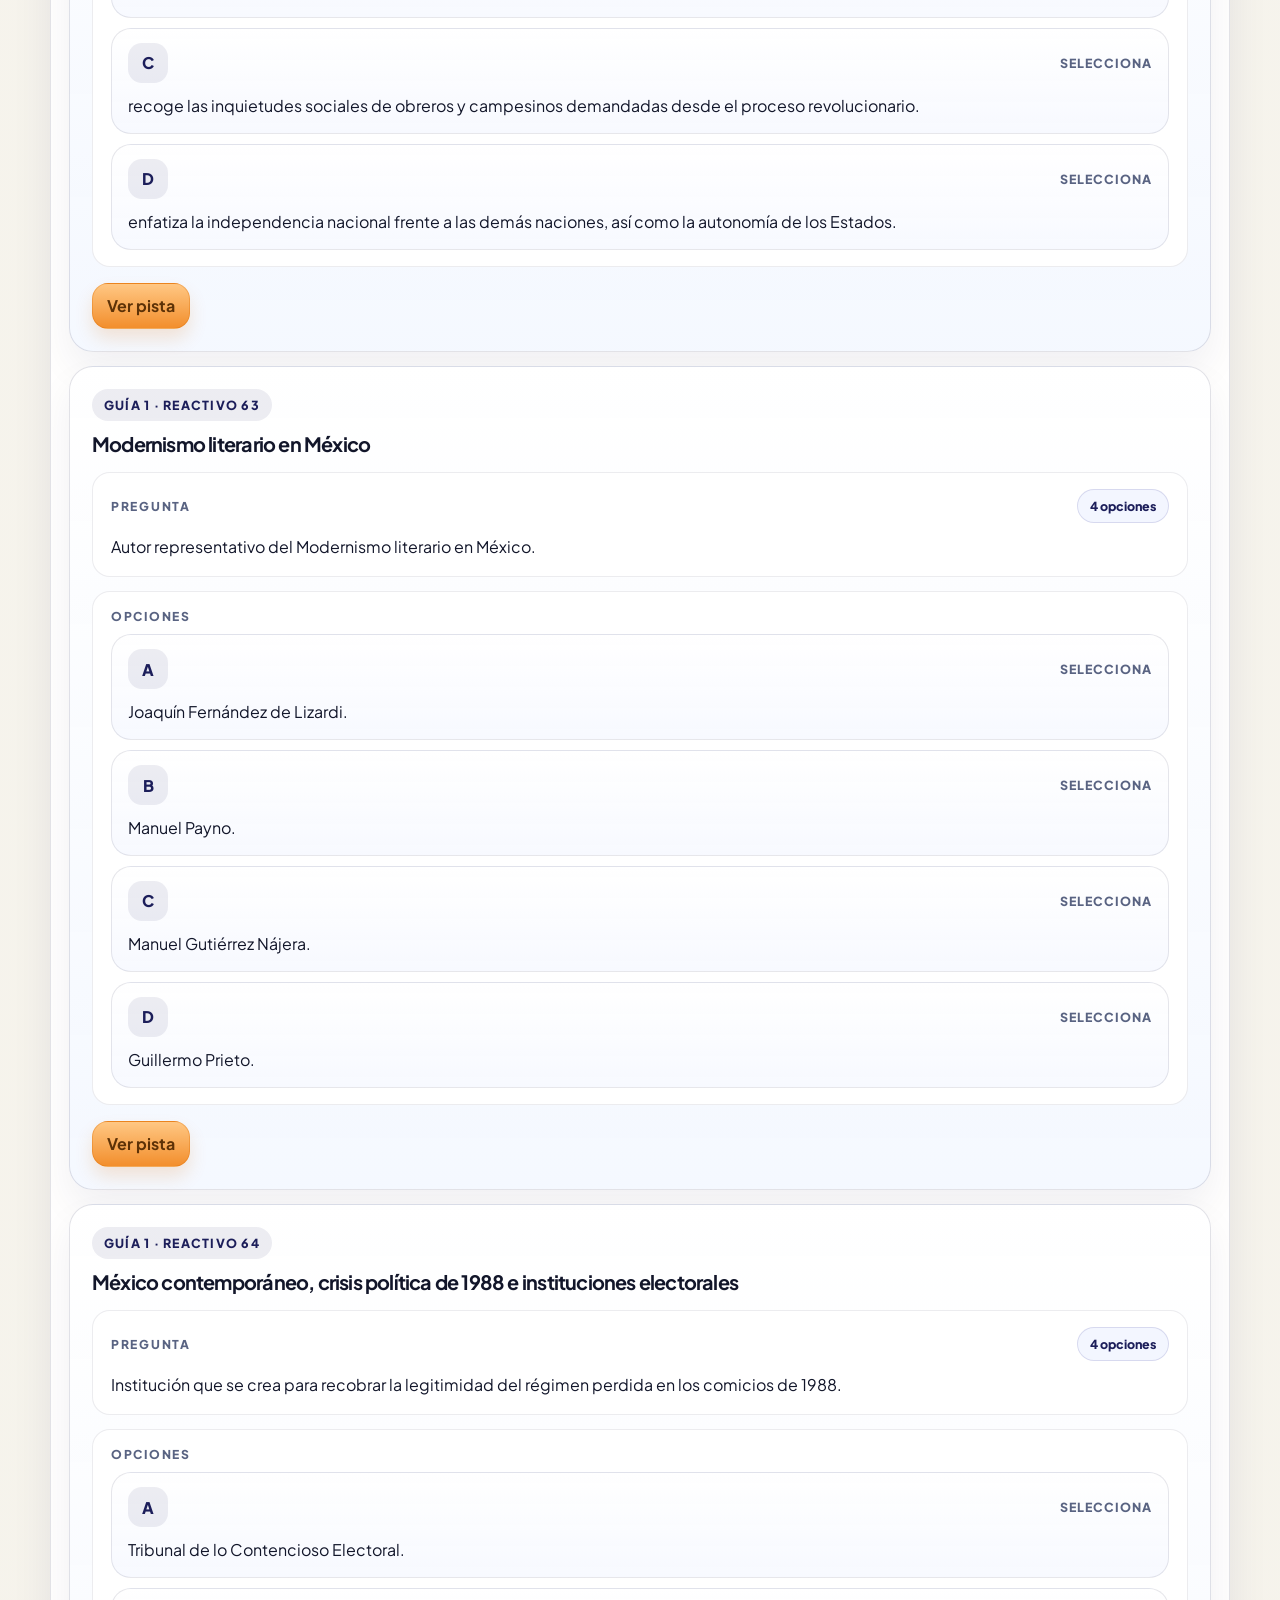
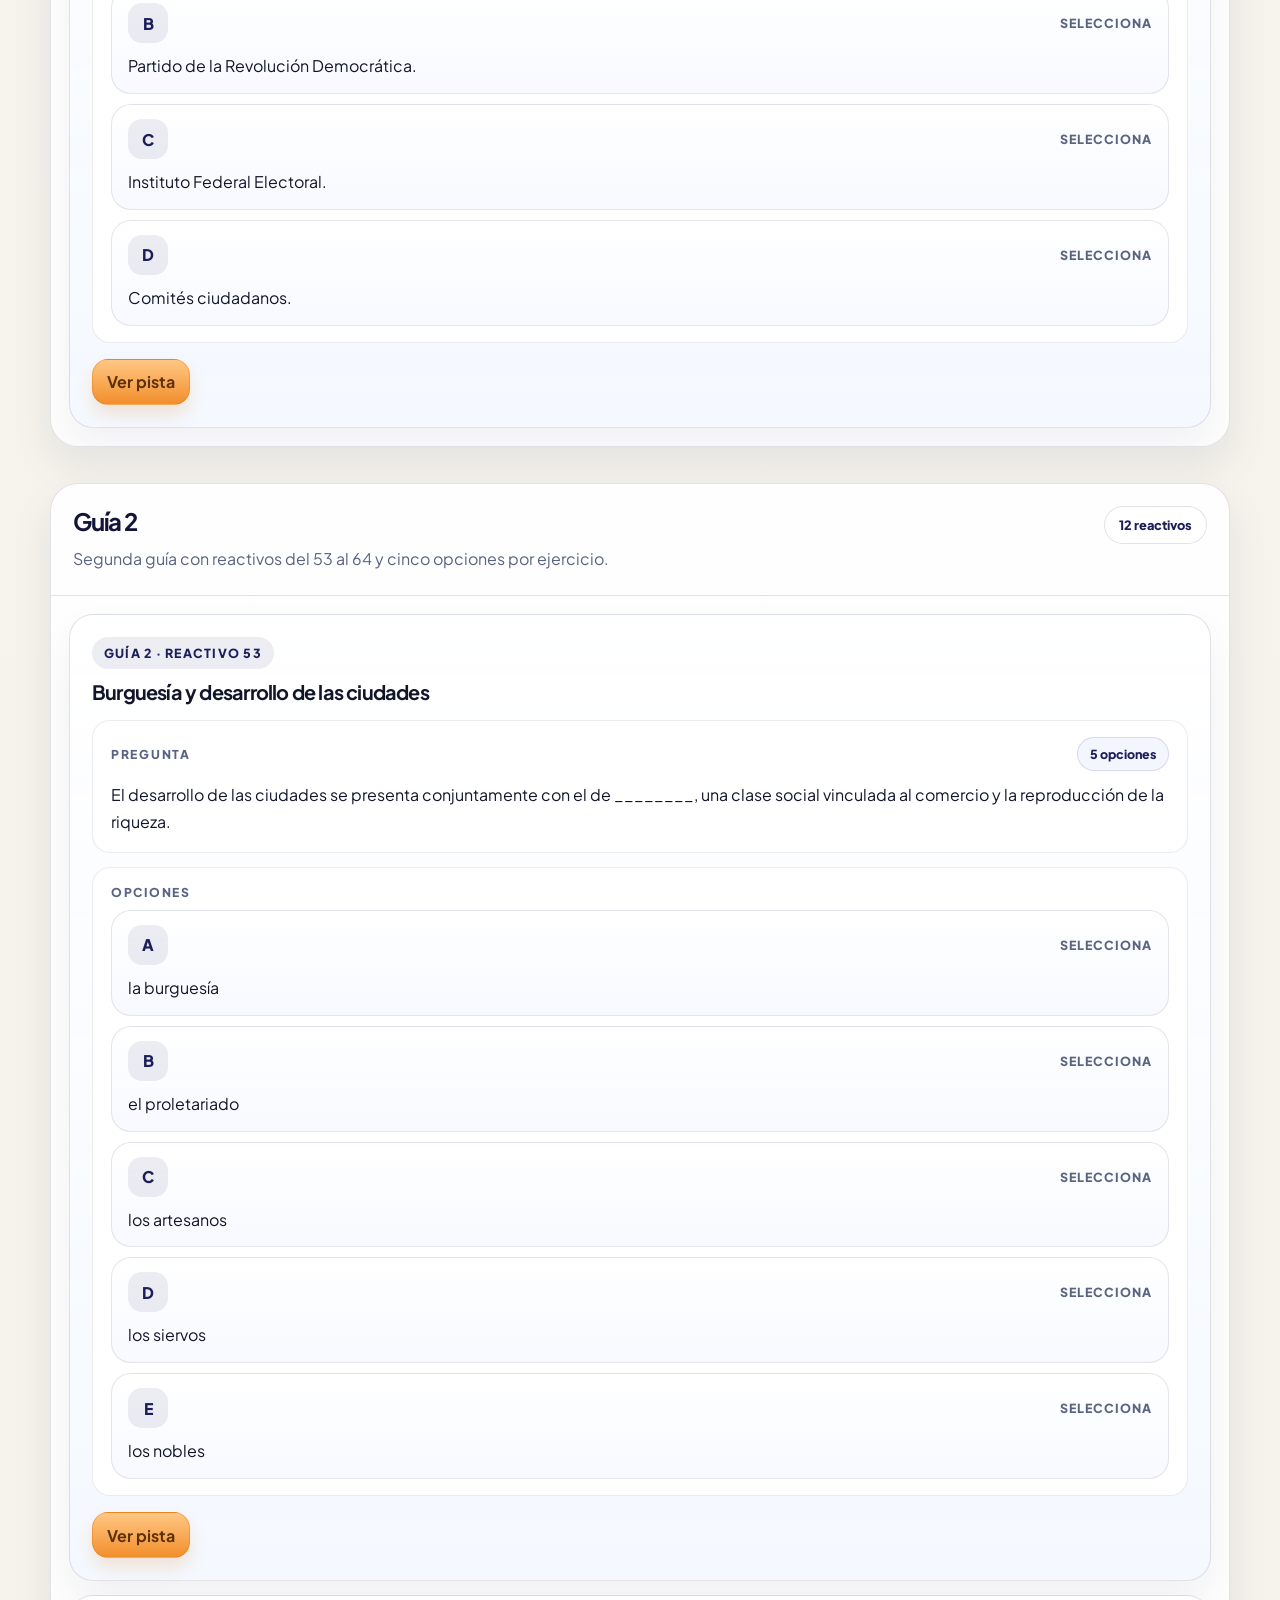
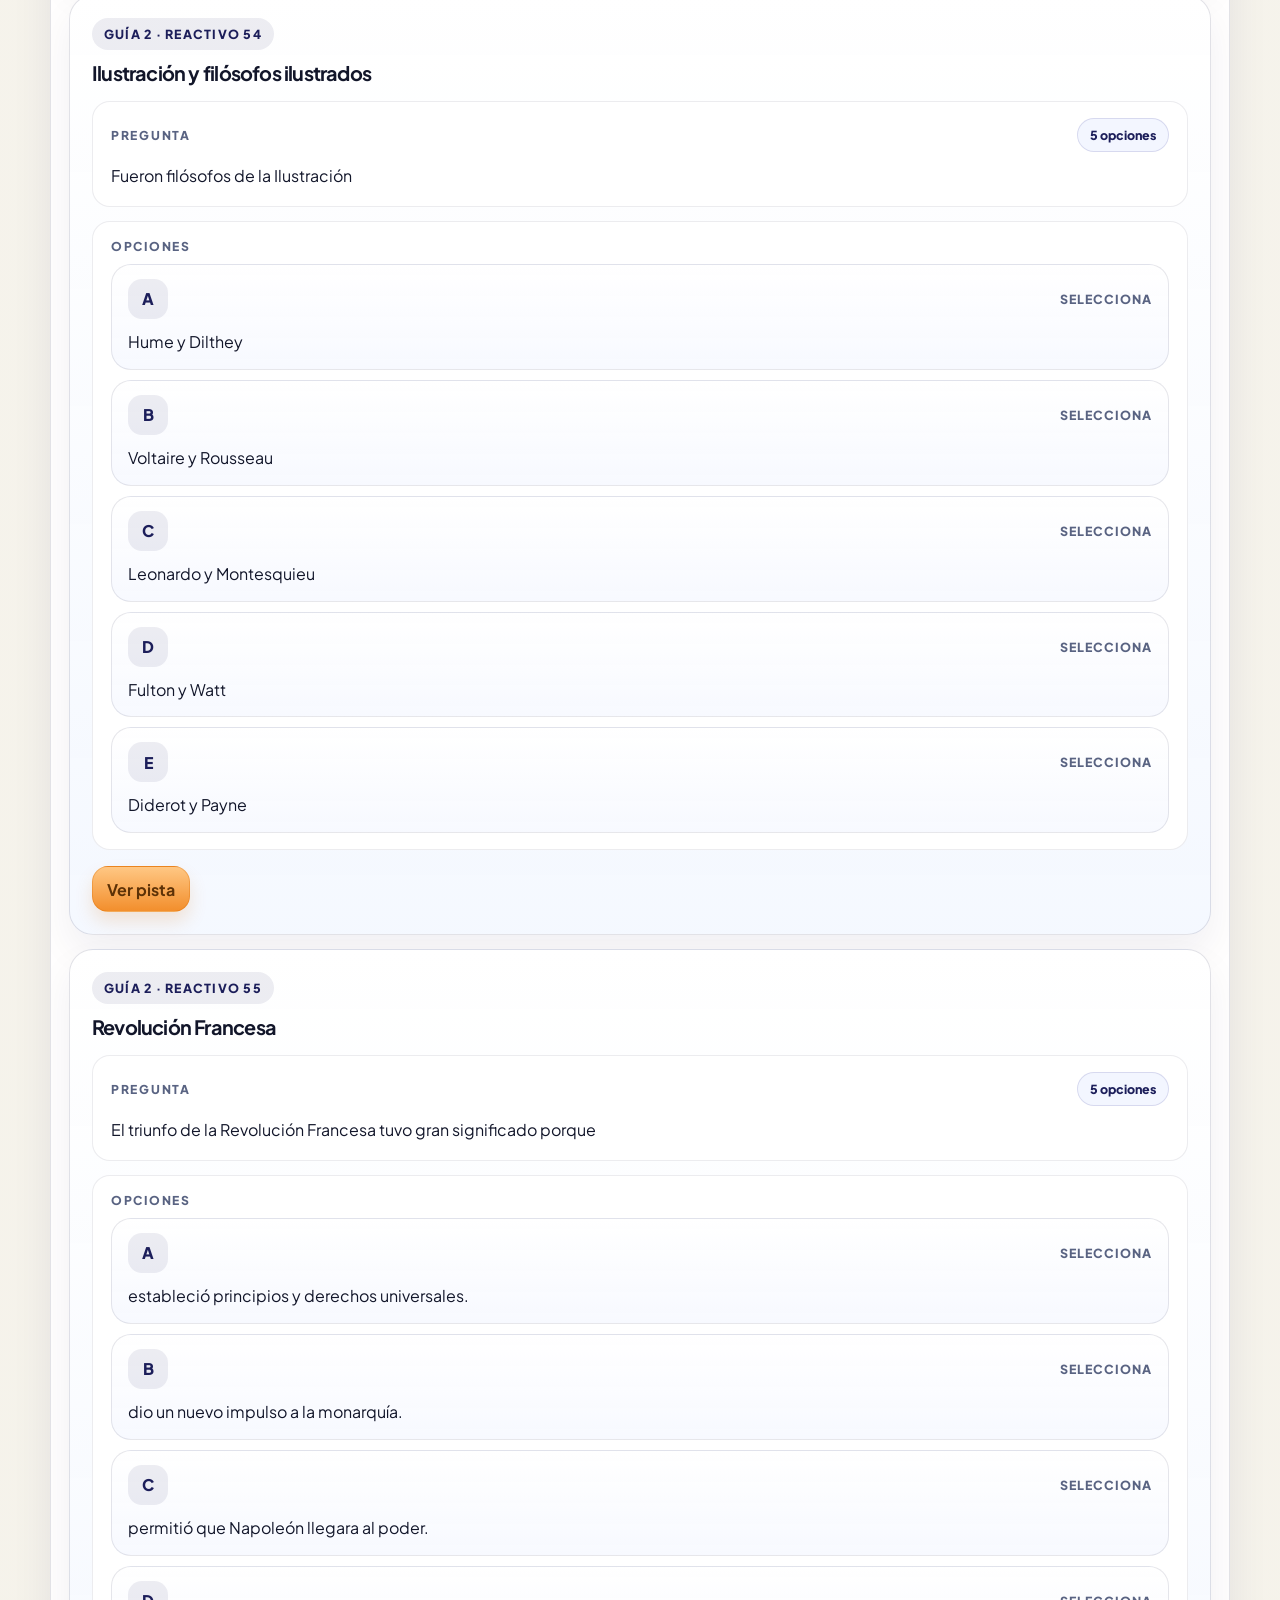
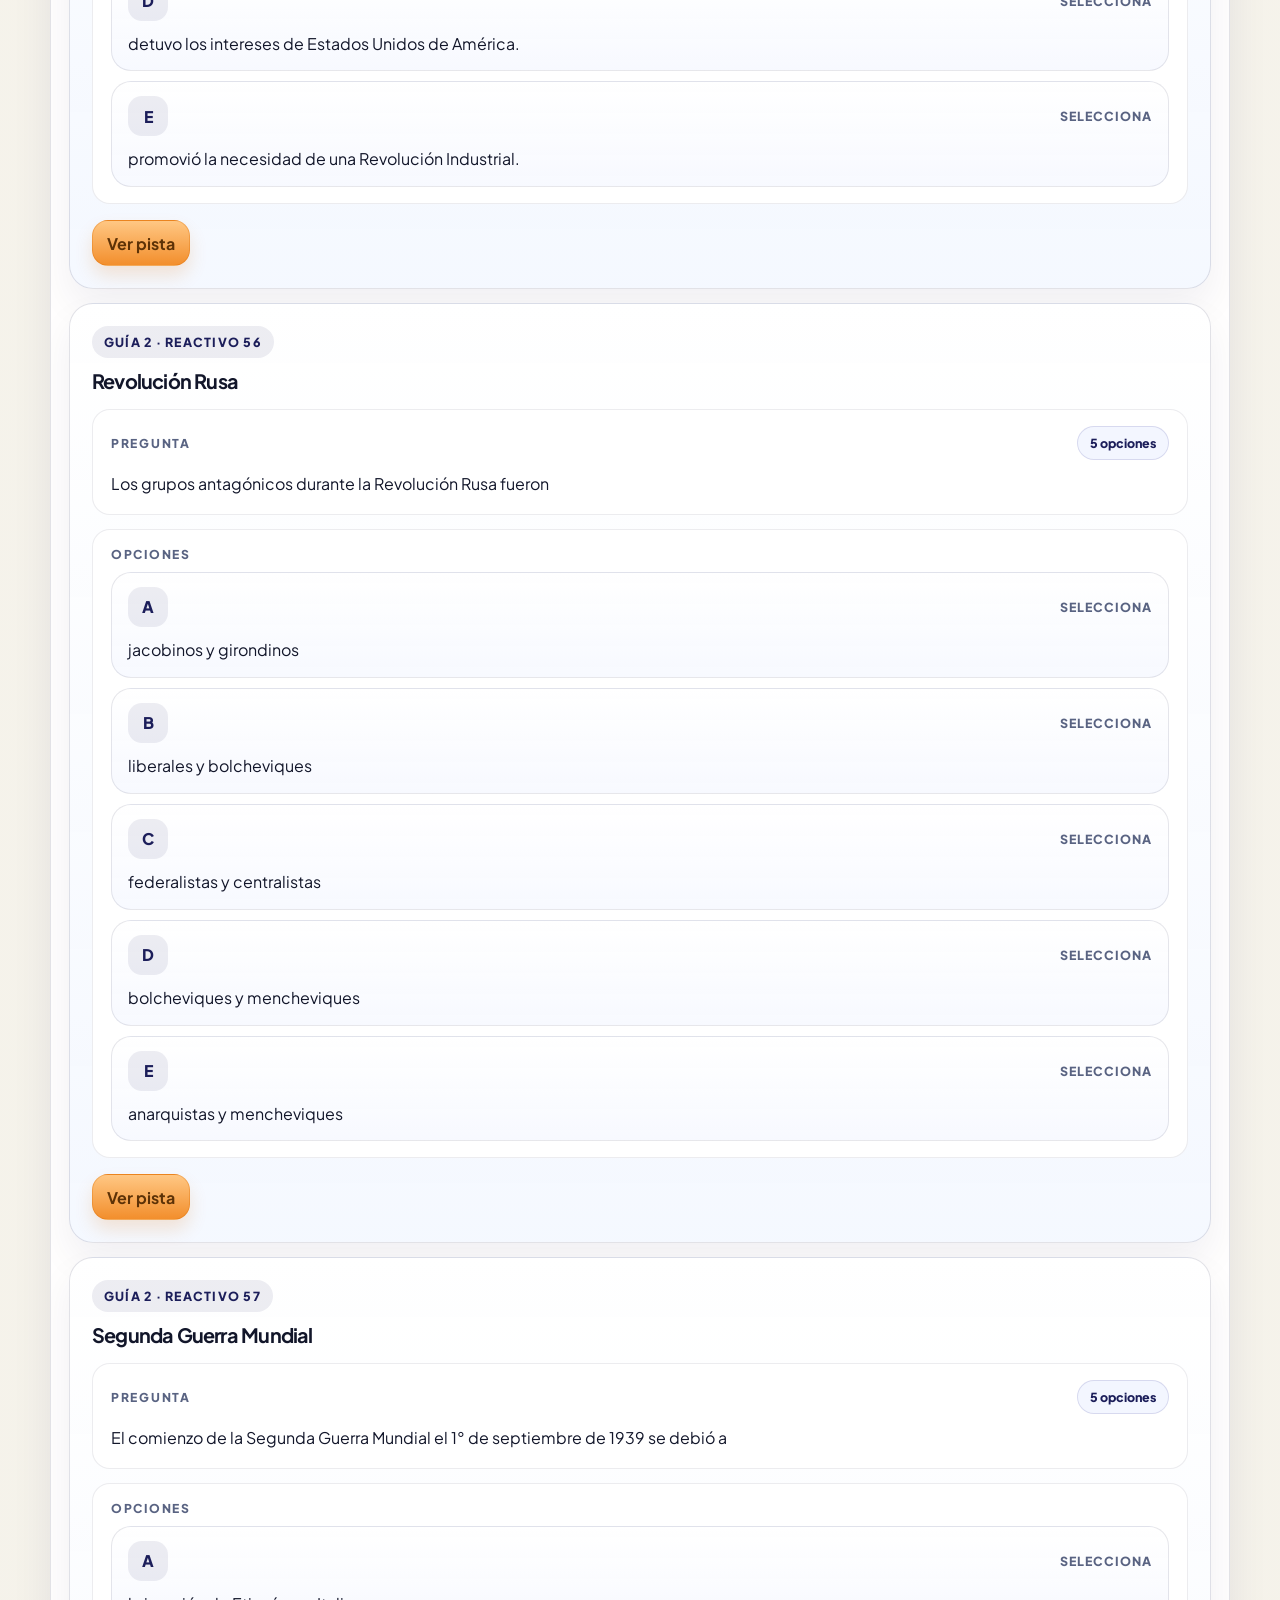
==== commit 560282d8: "Estandariza analisis de opciones" ====
--- a/index-historia.html
+++ b/index-historia.html
@@ -15,7 +15,7 @@
     href="https://fonts.googleapis.com/css2?family=Plus+Jakarta+Sans:wght@400;500;600;700;800&display=swap"
     rel="stylesheet"
   >
-  <link rel="stylesheet" href="historia-styles.css?v=20260403a">
+  <link rel="stylesheet" href="historia-styles.css?v=20260410a">
 </head>
 <body>
   <header class="top">
@@ -46,15 +46,15 @@
 
         <div class="guide-notes">
           <article class="note">
-            <h3>Qué encontrarás 🧭</h3>
+            <h3>Qué encontrarás</h3>
             <p>Los 24 reactivos de Historia, del 53 al 64 en ambas guías, sin mezclar su orden ni simplificar el contenido fuente.</p>
           </article>
           <article class="note">
-            <h3>Cómo practicar 🧠</h3>
+            <h3>Cómo practicar</h3>
             <p>Primero eliges una opción, luego puedes abrir la pista si hace falta y, si fallas, vuelves a intentar sin ver la correcta.</p>
           </article>
           <article class="note">
-            <h3>Qué se desbloquea ✅</h3>
+            <h3>Qué se desbloquea</h3>
             <p>Después del acierto se muestran qué pide resolver el reactivo, por qué la correcta sí corresponde y por qué las demás no.</p>
           </article>
         </div>
@@ -93,7 +93,7 @@
 
   <button class="to-top" id="toTop" type="button" aria-label="Volver al inicio" title="Volver al inicio">↑</button>
 
-  <script src="historia-data.js?v=20260403a"></script>
-  <script src="historia-app.js?v=20260403a"></script>
+  <script src="historia-data.js?v=20260410a"></script>
+  <script src="historia-app.js?v=20260410a"></script>
 </body>
 </html>
--- a/historia-styles.css
+++ b/historia-styles.css
@@ -873,6 +873,21 @@
   border-color:rgba(43,47,143,.12);
 }
 
+.solved-panel.analysis-summary{
+  background:linear-gradient(180deg,rgba(246,246,248,.98),rgba(236,238,242,.98));
+  border-color:rgba(20,20,58,.12);
+}
+
+.solved-panel.wrong-answers-panel{
+  background:linear-gradient(180deg,rgba(255,246,246,.98),rgba(255,236,236,.98));
+  border-color:rgba(194,69,41,.16);
+}
+
+.wrong-answers-panel .analysis{
+  background:linear-gradient(180deg,rgba(255,241,241,.98),rgba(255,230,230,.98));
+  border-color:rgba(194,69,41,.14);
+}
+
 .solved-panel.final{
   border-color:rgba(17,125,33,.18);
   background:linear-gradient(180deg,rgba(246,255,244,.98),rgba(234,249,230,.96));
@@ -882,18 +897,68 @@
   padding:14px 16px;
   border-radius:16px;
   border:1px solid rgba(20,20,58,.08);
-  background:#fff;
-}
-
-.analysis.compact{padding:0;border:0;background:transparent}
+  background:#f4f5f7;
+}
+
+.analysis.analysis-correct{
+  border-color:rgba(17,125,33,.16);
+  background:linear-gradient(180deg,rgba(243,255,241,.98),rgba(233,249,230,.96));
+}
+
+.analysis.analysis-incorrect{
+  border-color:rgba(194,69,41,.14);
+  background:linear-gradient(180deg,rgba(255,241,241,.98),rgba(255,230,230,.98));
+}
+
+.analysis.compact{
+  padding:0;
+  border:0;
+  background:transparent;
+}
 
 .analysis-head{
   display:flex;
-  align-items:center;
+  align-items:flex-start;
   gap:10px;
   margin-bottom:6px;
   color:var(--n1);
   letter-spacing:-.02em;
+}
+
+.analysis-copy{
+  display:grid;
+  gap:6px;
+}
+
+.analysis-option{
+  font-weight:800;
+  color:var(--n1);
+}
+
+.analysis-state{
+  display:inline-flex;
+  align-items:center;
+  gap:8px;
+  width:max-content;
+  min-height:34px;
+  padding:6px 12px;
+  border-radius:999px;
+  border:1px solid transparent;
+  font-size:.78rem;
+  font-weight:800;
+  letter-spacing:.01em;
+}
+
+.analysis-state.analysis-state-correct{
+  background:rgba(44,229,30,.14);
+  border-color:rgba(17,125,33,.22);
+  color:var(--ok);
+}
+
+.analysis-state.analysis-state-incorrect{
+  background:rgba(194,69,41,.10);
+  border-color:rgba(194,69,41,.18);
+  color:var(--bad);
 }
 
 .badge{
